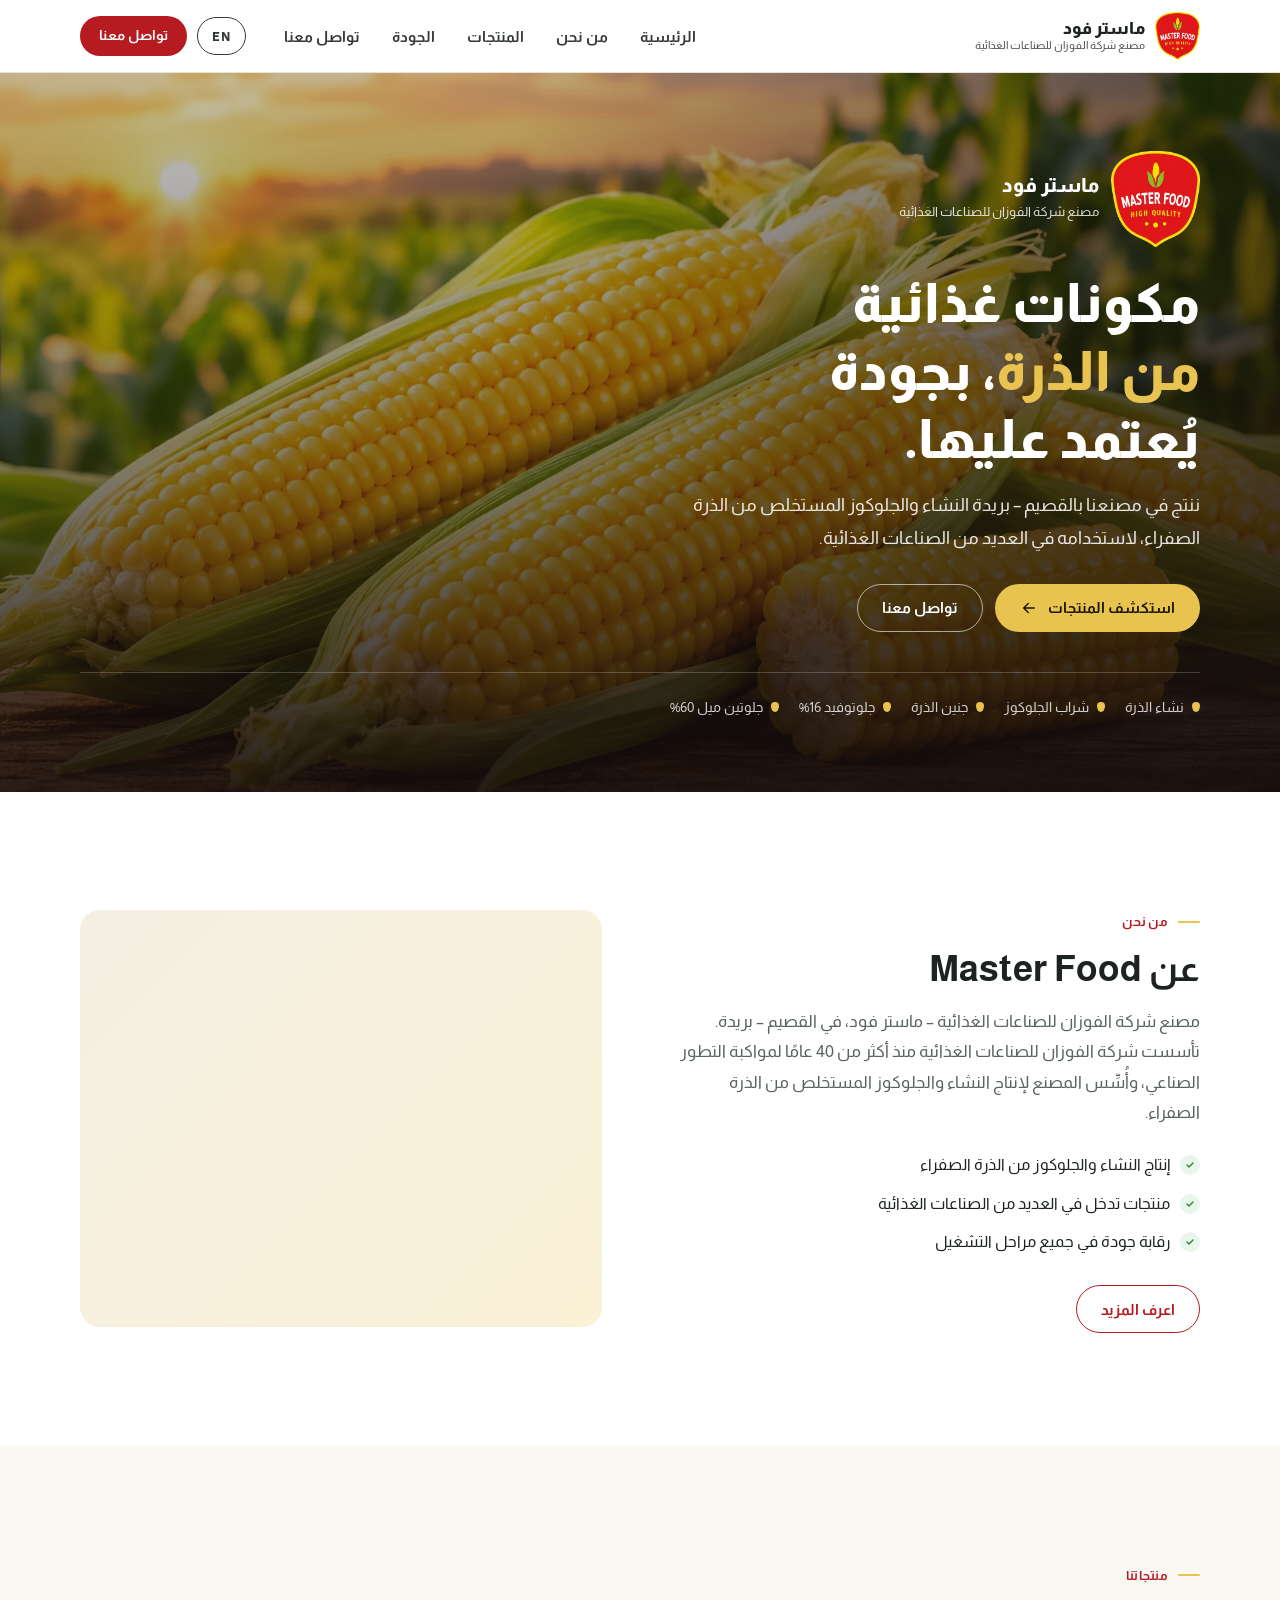
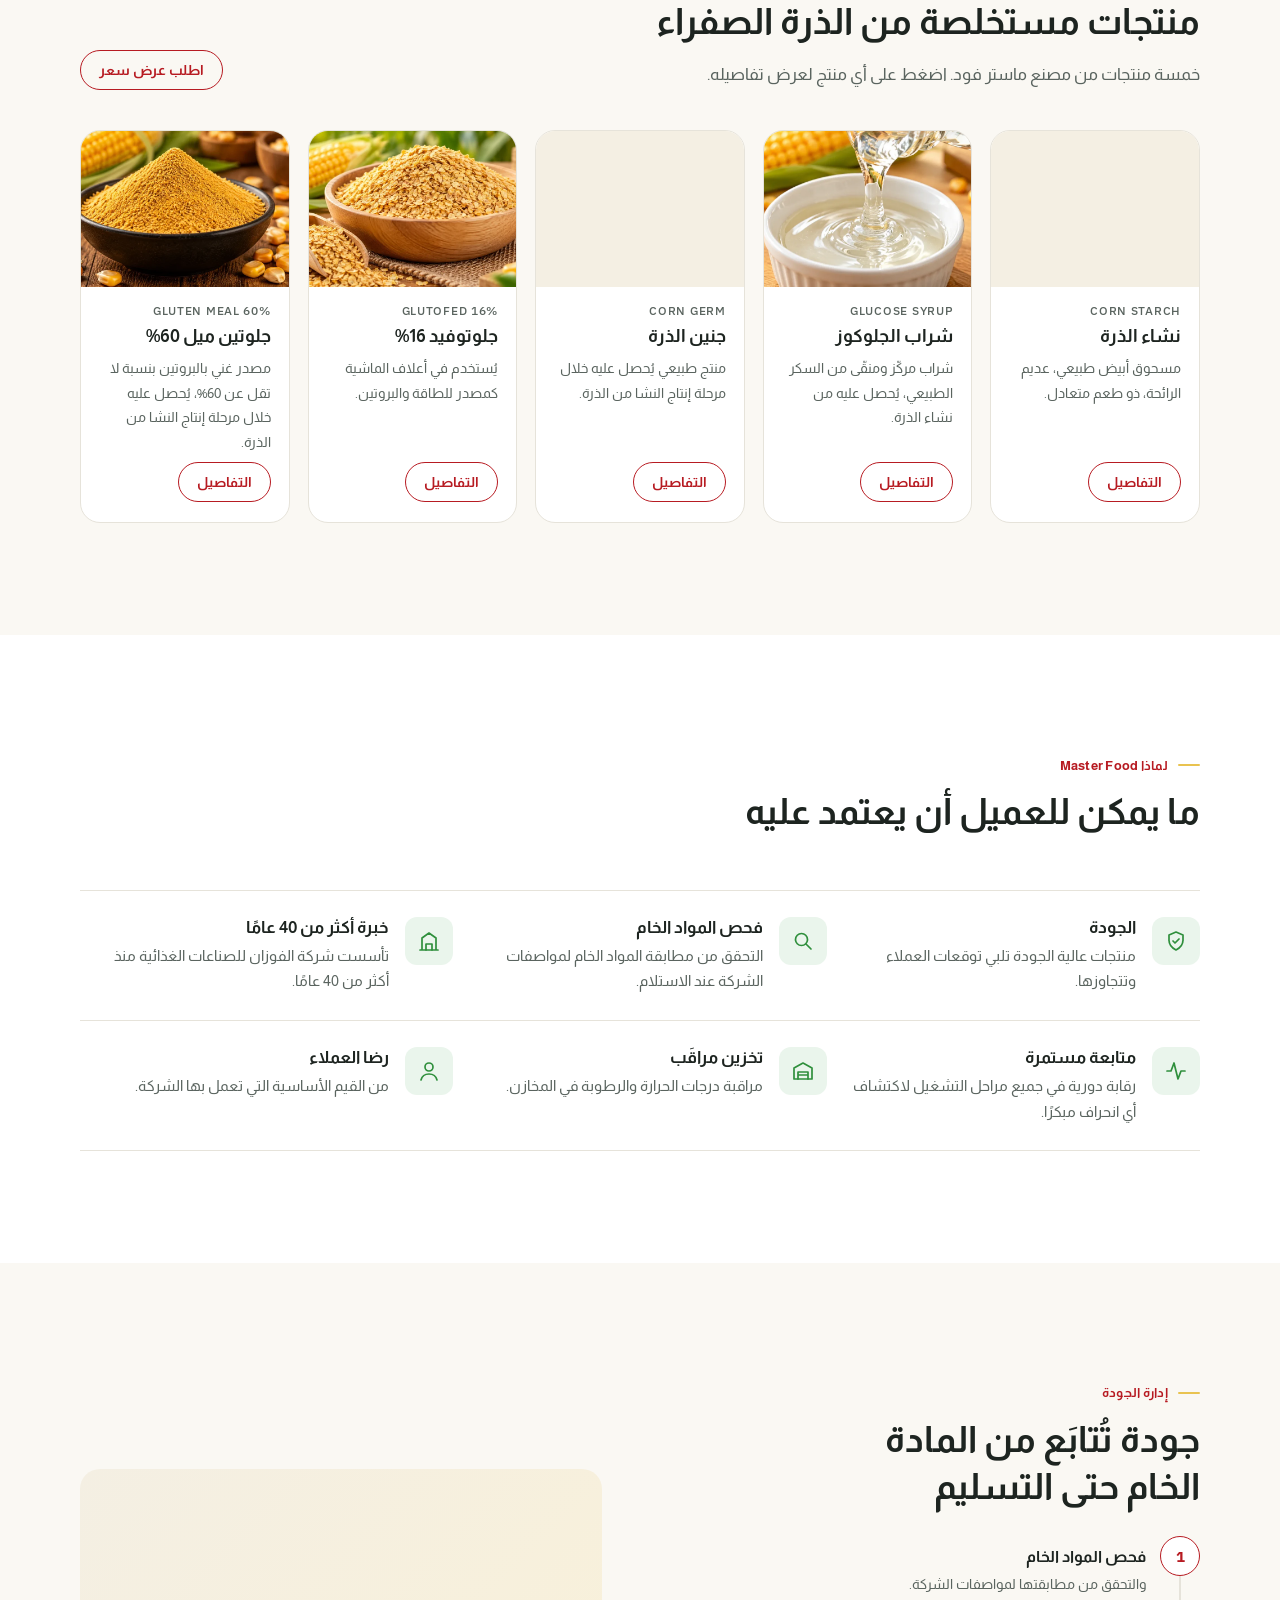
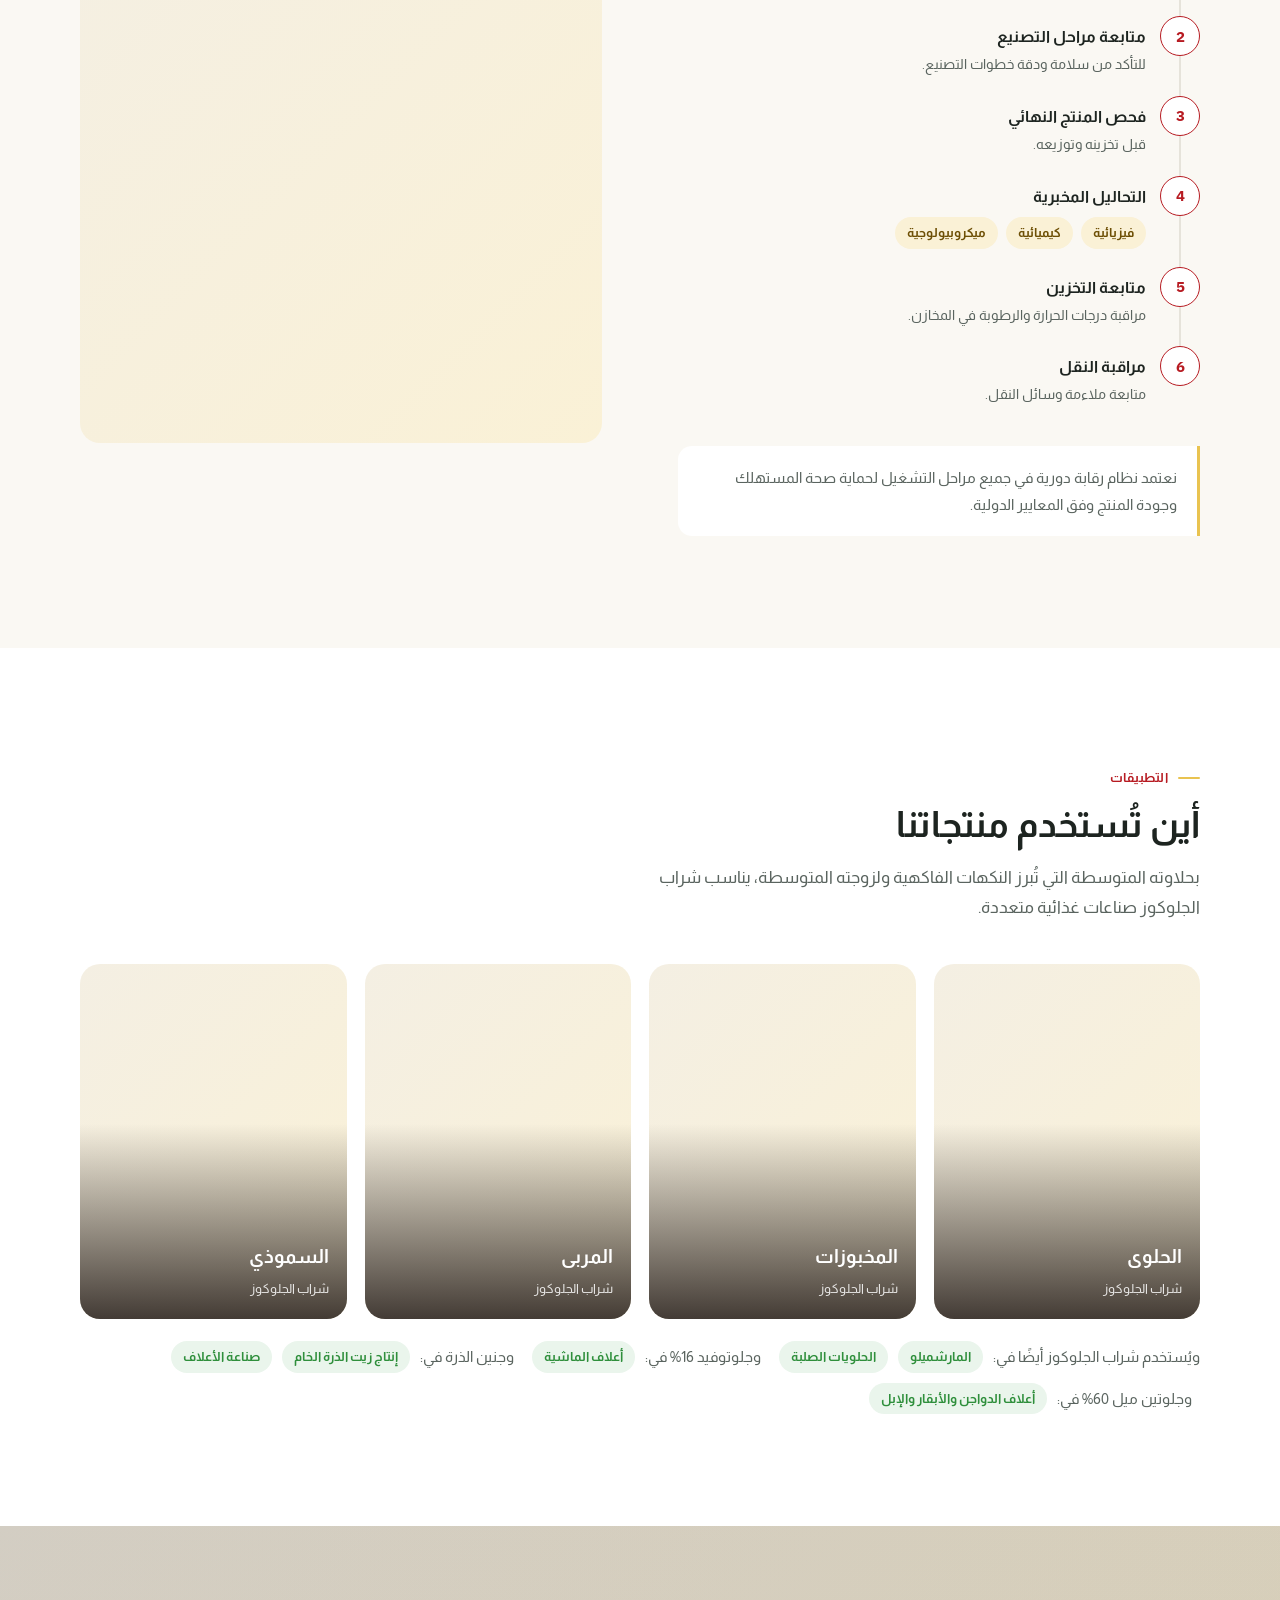
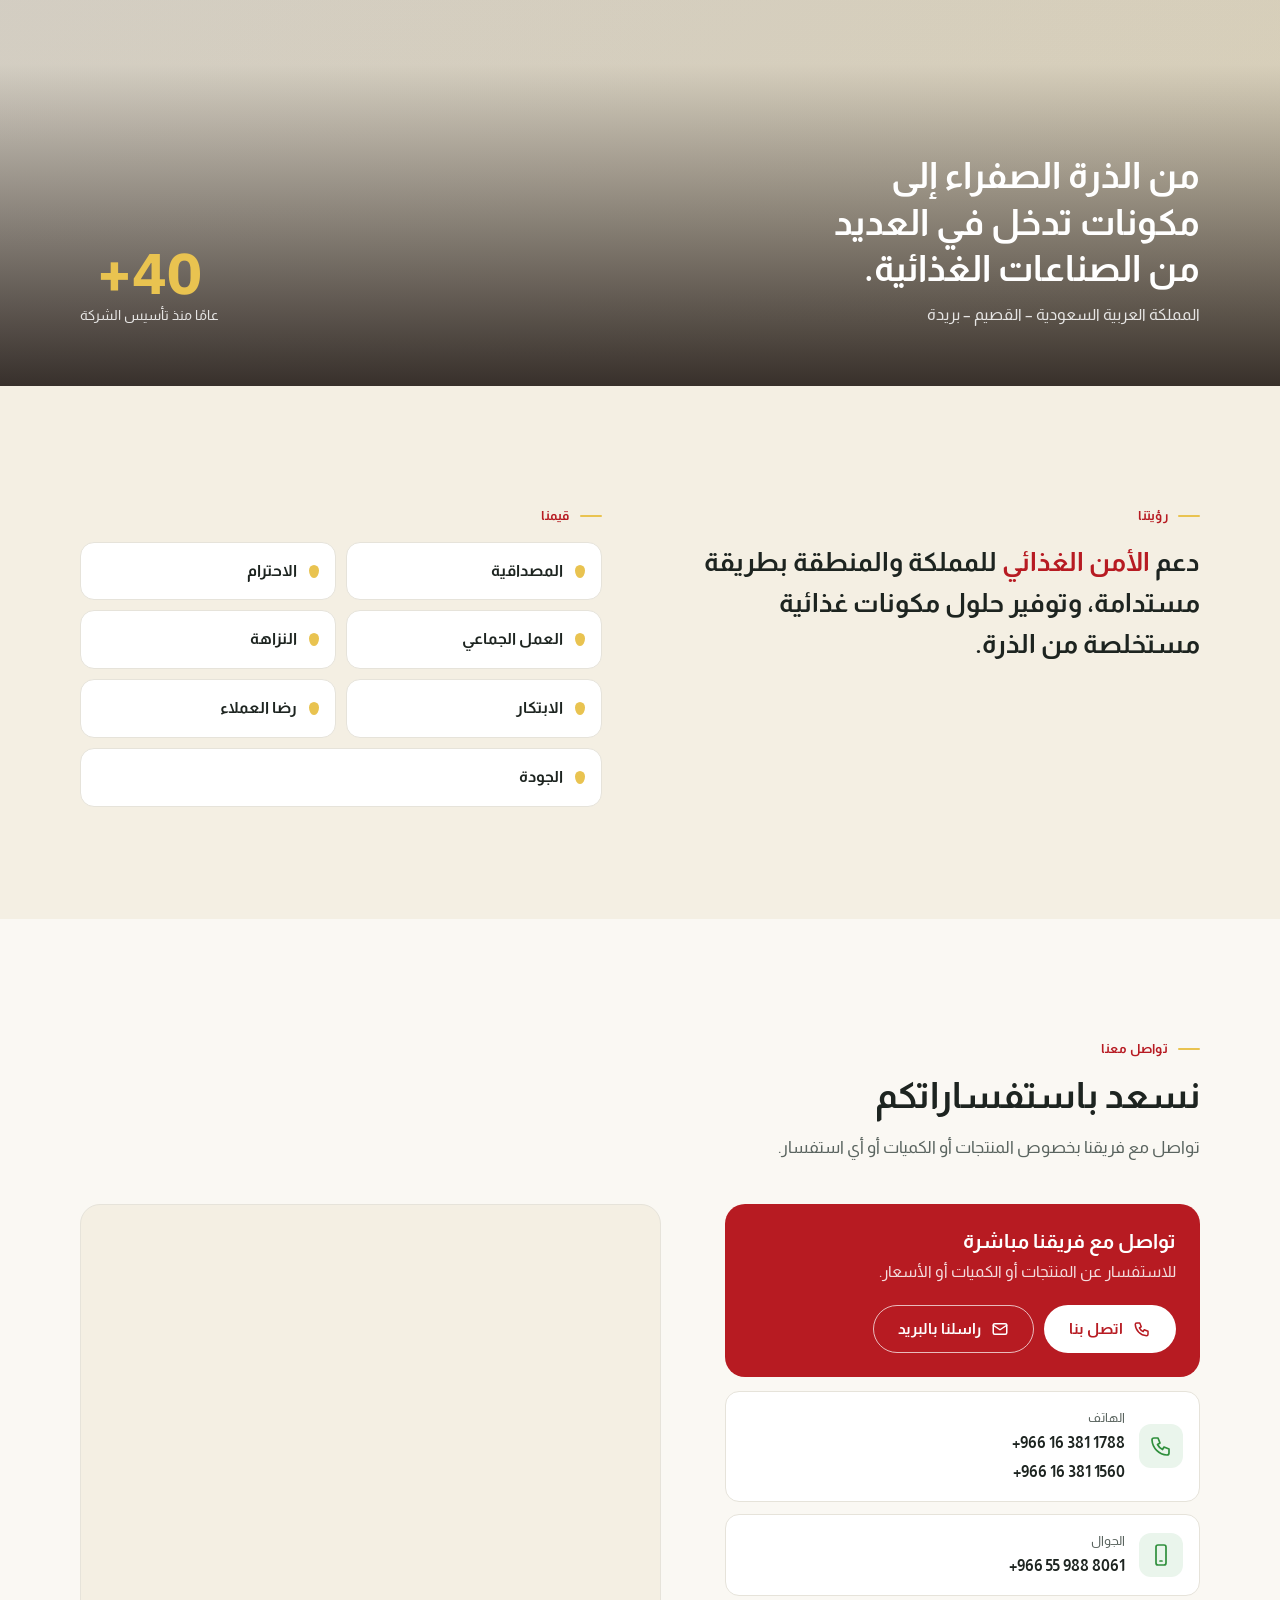
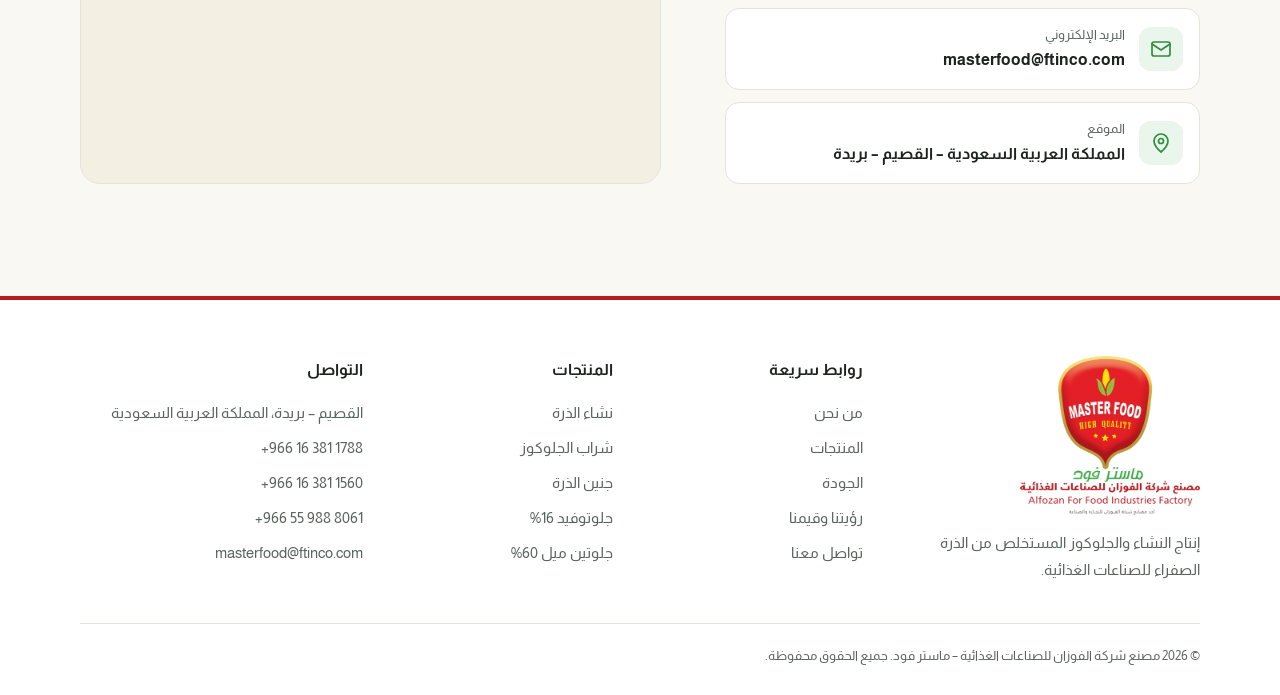
==== index.html @ 6c8e6e63 "Sharpen hero image with a 4x upscale and serve responsive sizes Co-Authored-By: Claude Opus 5.5 <nor" ====
<!doctype html>
<html lang="ar" dir="rtl">
<head>
<meta charset="utf-8">
<meta name="viewport" content="width=device-width, initial-scale=1, viewport-fit=cover">
<title>ماستر فود | مصنع شركة الفوزان للصناعات الغذائية</title>
<meta name="description" content="مصنع شركة الفوزان للصناعات الغذائية – ماستر فود، القصيم – بريدة. نشاء الذرة، شراب الجلوكوز، جنين الذرة، جلوتوفيد 16%، جلوتين ميل 60%.">
<meta name="theme-color" content="#b71b22">
<link rel="icon" href="assets/img/favicon.png" type="image/png">
<link rel="preconnect" href="https://images.pexels.com">
<link rel="preconnect" href="https://fonts.googleapis.com">
<link rel="preconnect" href="https://fonts.gstatic.com" crossorigin>
<link rel="stylesheet" href="https://fonts.googleapis.com/css2?family=Almarai:wght@400;700;800&family=IBM+Plex+Sans:wght@400;500;700&display=swap">
<link rel="preload" as="image" href="assets/img/corn-hero.webp" imagesrcset="assets/img/corn-hero-1200.webp 1200w, assets/img/corn-hero.webp 2400w" imagesizes="100vw">
<link rel="stylesheet" href="assets/css/styles.css">
<script>document.documentElement.classList.add('js');try{if(localStorage.getItem('mf-lang')==='en'){document.documentElement.lang='en';document.documentElement.dir='ltr';}}catch(e){}</script>
</head>
<body>
<a class="skip" href="#main"><span class="ar">تخطَّ إلى المحتوى</span><span class="en">Skip to content</span></a>


<!-- ============ Header ============ -->
<header class="hdr" id="hdr">
  <div class="wrap hdr__in">
    <a class="logo" href="#home" aria-label="Master Food">
      <img src="assets/img/logo-mark.webp" alt="" width="45" height="48">
      <span><b class="ar">ماستر فود</b><b class="en">MASTER FOOD</b><small><span class="ar">مصنع شركة الفوزان للصناعات الغذائية</span><span class="en">Alfozan Food Industries Factory</span></small></span>
    </a>
    <nav class="nav" id="nav" aria-label="Main">
      <ul>
        <li><a href="#home"><span class="ar">الرئيسية</span><span class="en">Home</span></a></li>
        <li><a href="#about"><span class="ar">من نحن</span><span class="en">About</span></a></li>
        <li><a href="#products"><span class="ar">المنتجات</span><span class="en">Products</span></a></li>
        <li><a href="#quality"><span class="ar">الجودة</span><span class="en">Quality</span></a></li>
        <li><a href="#contact"><span class="ar">تواصل معنا</span><span class="en">Contact</span></a></li>
        <li class="nav__cta"><a class="btn" href="#contact"><span class="ar">تواصل معنا</span><span class="en">Contact us</span></a></li>
      </ul>
    </nav>
    <div class="tools">
      <button class="lang" id="lang" type="button" aria-label="Switch language"><span class="ar">EN</span><span class="en">عربي</span></button>
      <a class="btn btn--sm" href="#contact"><span class="ar">تواصل معنا</span><span class="en">Contact us</span></a>
      <button class="burger" id="burger" type="button" aria-expanded="false" aria-controls="nav" aria-label="Menu"><i></i><i></i></button>
    </div>
  </div>
</header>

<main id="main">

<!-- ============ 1. Hero ============ -->
<section class="hero" id="home">
  <div class="hero__media"><img src="assets/img/corn-hero.webp" srcset="assets/img/corn-hero-1200.webp 1200w, assets/img/corn-hero.webp 2400w" sizes="100vw" alt="كيزان الذرة الصفراء" width="2400" height="1447" loading="eager" decoding="async" fetchpriority="high"></div>
  <div class="wrap hero__in">
    <div class="hero__logo">
      <img src="assets/img/logo-mark.webp" alt="Master Food" width="90" height="96">
      <span><b class="ar">ماستر فود</b><b class="en">MASTER FOOD</b><small><span class="ar">مصنع شركة الفوزان للصناعات الغذائية</span><span class="en">Alfozan Food Industries Factory</span></small></span>
    </div>
    <h1><span class="ar">مكونات غذائية <em>من الذرة</em>، بجودة يُعتمد عليها.</span><span class="en">Food ingredients <em>from corn</em>, with quality you can rely on.</span></h1>
    <p><span class="ar">ننتج في مصنعنا بالقصيم – بريدة النشاء والجلوكوز المستخلص من الذرة الصفراء، لاستخدامه في العديد من الصناعات الغذائية.</span><span class="en">At our factory in Buraydah, Qassim, we produce starch and glucose extracted from yellow corn for use across many food industries.</span></p>
    <div class="hero__ctas">
      <a class="btn btn--gold" href="#products"><span class="ar">استكشف المنتجات</span><span class="en">Explore products</span><svg class="flip" viewBox="0 0 24 24" fill="none" stroke="currentColor" stroke-width="2" stroke-linecap="round" aria-hidden="true"><path d="M5 12h14m-6-6 6 6-6 6"/></svg></a>
      <a class="btn btn--light" href="#contact"><span class="ar">تواصل معنا</span><span class="en">Contact us</span></a>
    </div>
    <div class="hero__tags" aria-label="Products">
      <span><span class="ar">نشاء الذرة</span><span class="en">Corn Starch</span></span>
      <span><span class="ar">شراب الجلوكوز</span><span class="en">Glucose Syrup</span></span>
      <span><span class="ar">جنين الذرة</span><span class="en">Corn Germ</span></span>
      <span><span class="ar">جلوتوفيد 16%</span><span class="en">Glutofed 16%</span></span>
      <span><span class="ar">جلوتين ميل 60%</span><span class="en">Gluten Meal 60%</span></span>
    </div>
  </div>
</section>

<!-- ============ 2. About ============ -->
<section class="section section--white" id="about">
  <div class="wrap split">
    <div class="rv">
      <span class="eyebrow"><span class="ar">من نحن</span><span class="en">About us</span></span>
      <h2 class="title"><span class="ar">عن Master Food</span><span class="en">About Master Food</span></h2>
      <p class="lead"><span class="ar">مصنع شركة الفوزان للصناعات الغذائية – ماستر فود، في القصيم – بريدة. تأسست شركة الفوزان للصناعات الغذائية منذ أكثر من 40 عامًا لمواكبة التطور الصناعي، وأُسِّس المصنع لإنتاج النشاء والجلوكوز المستخلص من الذرة الصفراء.</span><span class="en">Alfozan Food Industries Factory – Master Food, in Buraydah, Qassim. Alfozan Food Industries was established more than 40 years ago to keep pace with industrial development, and the factory was set up to produce starch and glucose extracted from yellow corn.</span></p>
      <ul class="checks">
        <li><span class="ar">إنتاج النشاء والجلوكوز من الذرة الصفراء</span><span class="en">Starch and glucose produced from yellow corn</span></li>
        <li><span class="ar">منتجات تدخل في العديد من الصناعات الغذائية</span><span class="en">Products used across many food industries</span></li>
        <li><span class="ar">رقابة جودة في جميع مراحل التشغيل</span><span class="en">Quality control at every stage of operation</span></li>
      </ul>
      <button class="btn btn--line" id="moreBtn" type="button" aria-expanded="false" aria-controls="moreText"><span class="ar">اعرف المزيد</span><span class="en">Learn more</span></button>
      <div class="more" id="moreText" hidden>
        <p><span class="ar">نجاحنا يعتمد على تقديم منتجات عالية الجودة تلبي توقعات العملاء وتتجاوزها، وعلى ضمان جودة وسلامة جميع المنتجات المصنّعة. ولهذا نعتمد نظام رقابة دورية في جميع مراحل التشغيل، لاكتشاف أي انحرافات مبكرًا واتخاذ الإجراءات اللازمة لحماية صحة المستهلك وجودة المنتج وفق المعايير الدولية.</span><span class="en">Our success depends on providing high-quality products that meet and exceed customer expectations, and on ensuring the quality and food safety of every product we manufacture. That is why we run periodic monitoring across all stages of operation, to catch any deviation early and take the necessary measures to protect consumer health and product quality in line with international standards.</span></p>
      </div>
    </div>
    <figure class="photo rv" style="margin:0"><img src="https://images.pexels.com/photos/5532845/pexels-photo-5532845.jpeg?auto=compress&amp;cs=tinysrgb&amp;w=1200" srcset="https://images.pexels.com/photos/5532845/pexels-photo-5532845.jpeg?auto=compress&amp;cs=tinysrgb&amp;w=640 640w, https://images.pexels.com/photos/5532845/pexels-photo-5532845.jpeg?auto=compress&amp;cs=tinysrgb&amp;w=1200 1200w, https://images.pexels.com/photos/5532845/pexels-photo-5532845.jpeg?auto=compress&amp;cs=tinysrgb&amp;w=1920 1920w" sizes="(max-width: 860px) 100vw, 50vw" alt="معدات تصنيع من الستانلس ستيل" loading="lazy" decoding="async"></figure>
  </div>
</section>

<!-- ============ 3. Products ============ -->
<section class="section" id="products">
  <div class="wrap">
    <div class="head rv">
      <div>
        <span class="eyebrow"><span class="ar">منتجاتنا</span><span class="en">Our products</span></span>
        <h2 class="title"><span class="ar">منتجات مستخلصة من الذرة الصفراء</span><span class="en">Products extracted from yellow corn</span></h2>
        <p class="lead"><span class="ar">خمسة منتجات من مصنع ماستر فود. اضغط على أي منتج لعرض تفاصيله.</span><span class="en">Five products from the Master Food factory. Open any product for details.</span></p>
      </div>
      <a class="btn btn--line btn--sm" href="#contact"><span class="ar">اطلب عرض سعر</span><span class="en">Request a quote</span></a>
    </div>
    <div class="products">
      <article class="card rv">
        <div class="card__img"><img src="assets/img/corn-starch.webp" alt="نشاء الذرة" width="920" height="554" loading="lazy" decoding="async"></div>
        <div class="card__body">
          <span class="card__en">Corn Starch</span>
          <h3><span class="ar">نشاء الذرة</span><span class="en">Corn Starch</span></h3>
          <p><span class="ar">مسحوق أبيض طبيعي، عديم الرائحة، ذو طعم متعادل.</span><span class="en">A natural white powder, odorless, with a neutral taste.</span></p>
          <button class="btn btn--line btn--sm" type="button" data-product="corn-starch"><span class="ar">التفاصيل</span><span class="en">Details</span></button>
        </div>
      </article>
      <article class="card rv">
        <div class="card__img"><img src="assets/img/glucose-syrup.webp" alt="شراب الجلوكوز" width="920" height="554" loading="lazy" decoding="async"></div>
        <div class="card__body">
          <span class="card__en">Glucose Syrup</span>
          <h3><span class="ar">شراب الجلوكوز</span><span class="en">Glucose Syrup</span></h3>
          <p><span class="ar">شراب مركّز ومنقّى من السكر الطبيعي، يُحصل عليه من نشاء الذرة.</span><span class="en">A concentrated, purified syrup of natural sugar obtained from corn starch.</span></p>
          <button class="btn btn--line btn--sm" type="button" data-product="glucose-syrup"><span class="ar">التفاصيل</span><span class="en">Details</span></button>
        </div>
      </article>
      <article class="card rv">
        <div class="card__img"><img src="assets/img/corn-germ.webp" alt="جنين الذرة" width="920" height="554" loading="lazy" decoding="async"></div>
        <div class="card__body">
          <span class="card__en">Corn Germ</span>
          <h3><span class="ar">جنين الذرة</span><span class="en">Corn Germ</span></h3>
          <p><span class="ar">منتج طبيعي يُحصل عليه خلال مرحلة إنتاج النشا من الذرة.</span><span class="en">A natural product obtained during starch production from corn.</span></p>
          <button class="btn btn--line btn--sm" type="button" data-product="corn-germ"><span class="ar">التفاصيل</span><span class="en">Details</span></button>
        </div>
      </article>
      <article class="card rv">
        <div class="card__img"><img src="assets/img/gluten-feed.webp" alt="جلوتوفيد 16%" width="920" height="554" loading="lazy" decoding="async"></div>
        <div class="card__body">
          <span class="card__en">Glutofed 16%</span>
          <h3><span class="ar">جلوتوفيد 16%</span><span class="en">Glutofed 16%</span></h3>
          <p><span class="ar">يُستخدم في أعلاف الماشية كمصدر للطاقة والبروتين.</span><span class="en">Used in livestock feed as a source of energy and protein.</span></p>
          <button class="btn btn--line btn--sm" type="button" data-product="gluten-feed"><span class="ar">التفاصيل</span><span class="en">Details</span></button>
        </div>
      </article>
      <article class="card rv">
        <div class="card__img"><img src="assets/img/gluten-meal.webp" alt="جلوتين ميل 60%" width="920" height="554" loading="lazy" decoding="async"></div>
        <div class="card__body">
          <span class="card__en">Gluten Meal 60%</span>
          <h3><span class="ar">جلوتين ميل 60%</span><span class="en">Gluten Meal 60%</span></h3>
          <p><span class="ar">مصدر غني بالبروتين بنسبة لا تقل عن 60%، يُحصل عليه خلال مرحلة إنتاج النشا من الذرة.</span><span class="en">A rich protein source of at least 60%, obtained during starch production from corn.</span></p>
          <button class="btn btn--line btn--sm" type="button" data-product="gluten-meal"><span class="ar">التفاصيل</span><span class="en">Details</span></button>
        </div>
      </article>
    </div>
  </div>
</section>

<!-- ============ 4. Why Master Food ============ -->
<section class="section section--white" id="why">
  <div class="wrap">
    <div class="head rv">
      <div>
        <span class="eyebrow"><span class="ar">لماذا Master Food</span><span class="en">Why Master Food</span></span>
        <h2 class="title"><span class="ar">ما يمكن للعميل أن يعتمد عليه</span><span class="en">What clients can rely on</span></h2>
      </div>
    </div>
    <div class="why">
      <div class="why__item rv"><span class="why__ic"><svg viewBox="0 0 24 24"><path d="M12 3 5 6v5c0 4.5 3 8 7 10 4-2 7-5.5 7-10V6Z"/><path d="m9 12 2 2 4-4"/></svg></span><div><h3><span class="ar">الجودة</span><span class="en">Quality</span></h3><p><span class="ar">منتجات عالية الجودة تلبي توقعات العملاء وتتجاوزها.</span><span class="en">High-quality products that meet and exceed customer expectations.</span></p></div></div>
      <div class="why__item rv"><span class="why__ic"><svg viewBox="0 0 24 24"><circle cx="10.5" cy="10.5" r="6"/><path d="m15 15 5 5"/></svg></span><div><h3><span class="ar">فحص المواد الخام</span><span class="en">Raw material inspection</span></h3><p><span class="ar">التحقق من مطابقة المواد الخام لمواصفات الشركة عند الاستلام.</span><span class="en">Raw materials are checked against company specifications on receipt.</span></p></div></div>
      <div class="why__item rv"><span class="why__ic"><svg viewBox="0 0 24 24"><path d="M3 21h18M5 21V9l7-5 7 5v12"/><path d="M9 21v-6h6v6"/></svg></span><div><h3><span class="ar">خبرة أكثر من 40 عامًا</span><span class="en">Over 40 years of experience</span></h3><p><span class="ar">تأسست شركة الفوزان للصناعات الغذائية منذ أكثر من 40 عامًا.</span><span class="en">Alfozan Food Industries was established over 40 years ago.</span></p></div></div>
      <div class="why__item rv"><span class="why__ic"><svg viewBox="0 0 24 24"><path d="M3 12h4l3-8 4 16 3-8h4"/></svg></span><div><h3><span class="ar">متابعة مستمرة</span><span class="en">Continuous monitoring</span></h3><p><span class="ar">رقابة دورية في جميع مراحل التشغيل لاكتشاف أي انحراف مبكرًا.</span><span class="en">Periodic monitoring at every stage to catch deviations early.</span></p></div></div>
      <div class="why__item rv"><span class="why__ic"><svg viewBox="0 0 24 24"><path d="M3 9 12 4l9 5v11H3Z"/><path d="M7 20v-7h10v7M7 16h10"/></svg></span><div><h3><span class="ar">تخزين مراقَب</span><span class="en">Monitored storage</span></h3><p><span class="ar">مراقبة درجات الحرارة والرطوبة في المخازن.</span><span class="en">Temperature and humidity monitored in the warehouses.</span></p></div></div>
      <div class="why__item rv"><span class="why__ic"><svg viewBox="0 0 24 24"><circle cx="12" cy="8" r="4"/><path d="M4 21c1-4 4.5-6 8-6s7 2 8 6"/></svg></span><div><h3><span class="ar">رضا العملاء</span><span class="en">Customer satisfaction</span></h3><p><span class="ar">من القيم الأساسية التي تعمل بها الشركة.</span><span class="en">One of the company's core values.</span></p></div></div>
    </div>
  </div>
</section>

<!-- ============ 5. Quality ============ -->
<section class="section" id="quality">
  <div class="wrap split split--flip">
    <figure class="photo rv" style="margin:0;aspect-ratio:4/4.4"><img src="https://images.pexels.com/photos/3735781/pexels-photo-3735781.jpeg?auto=compress&amp;cs=tinysrgb&amp;w=1200" srcset="https://images.pexels.com/photos/3735781/pexels-photo-3735781.jpeg?auto=compress&amp;cs=tinysrgb&amp;w=640 640w, https://images.pexels.com/photos/3735781/pexels-photo-3735781.jpeg?auto=compress&amp;cs=tinysrgb&amp;w=1200 1200w, https://images.pexels.com/photos/3735781/pexels-photo-3735781.jpeg?auto=compress&amp;cs=tinysrgb&amp;w=1920 1920w" sizes="(max-width: 860px) 100vw, 50vw" alt="مختصة في مختبر" loading="lazy" decoding="async"></figure>
    <div class="rv">
      <span class="eyebrow"><span class="ar">إدارة الجودة</span><span class="en">Quality management</span></span>
      <h2 class="title"><span class="ar">جودة تُتابَع من المادة الخام حتى التسليم</span><span class="en">Quality followed from raw material to delivery</span></h2>
      <ol class="steps">
        <li><div><b><span class="ar">فحص المواد الخام</span><span class="en">Raw material inspection</span></b><span><span class="ar">والتحقق من مطابقتها لمواصفات الشركة.</span><span class="en">Verified against company specifications.</span></span></div></li>
        <li><div><b><span class="ar">متابعة مراحل التصنيع</span><span class="en">In-process follow-up</span></b><span><span class="ar">للتأكد من سلامة ودقة خطوات التصنيع.</span><span class="en">To make sure each manufacturing step is safe and accurate.</span></span></div></li>
        <li><div><b><span class="ar">فحص المنتج النهائي</span><span class="en">Final product inspection</span></b><span><span class="ar">قبل تخزينه وتوزيعه.</span><span class="en">Before storage and distribution.</span></span></div></li>
        <li><div><b><span class="ar">التحاليل المخبرية</span><span class="en">Laboratory analyses</span></b><span class="pill-row"><span class="pill"><span class="ar">فيزيائية</span><span class="en">Physical</span></span><span class="pill"><span class="ar">كيميائية</span><span class="en">Chemical</span></span><span class="pill"><span class="ar">ميكروبيولوجية</span><span class="en">Microbiological</span></span></span></div></li>
        <li><div><b><span class="ar">متابعة التخزين</span><span class="en">Storage monitoring</span></b><span><span class="ar">مراقبة درجات الحرارة والرطوبة في المخازن.</span><span class="en">Temperature and humidity in the warehouses.</span></span></div></li>
        <li><div><b><span class="ar">مراقبة النقل</span><span class="en">Transport check</span></b><span><span class="ar">متابعة ملاءمة وسائل النقل.</span><span class="en">Suitability of transport vehicles.</span></span></div></li>
      </ol>
      <p class="quote"><span class="ar">نعتمد نظام رقابة دورية في جميع مراحل التشغيل لحماية صحة المستهلك وجودة المنتج وفق المعايير الدولية.</span><span class="en">Periodic monitoring runs through every stage of operation to protect consumer health and product quality in line with international standards.</span></p>
    </div>
  </div>
</section>

<!-- ============ 6. Applications ============ -->
<section class="section section--white" id="applications">
  <div class="wrap">
    <div class="head rv">
      <div>
        <span class="eyebrow"><span class="ar">التطبيقات</span><span class="en">Applications</span></span>
        <h2 class="title"><span class="ar">أين تُستخدم منتجاتنا</span><span class="en">Where our products are used</span></h2>
        <p class="lead"><span class="ar">بحلاوته المتوسطة التي تُبرز النكهات الفاكهية ولزوجته المتوسطة، يناسب شراب الجلوكوز صناعات غذائية متعددة.</span><span class="en">With medium sweetness that enhances fruity flavors and medium viscosity, glucose syrup suits many food applications.</span></p>
      </div>
    </div>
    <div class="apps">
      <figure class="app rv" style="margin:0"><img src="https://images.pexels.com/photos/5469042/pexels-photo-5469042.jpeg?auto=compress&amp;cs=tinysrgb&amp;w=800" srcset="https://images.pexels.com/photos/5469042/pexels-photo-5469042.jpeg?auto=compress&amp;cs=tinysrgb&amp;w=480 480w, https://images.pexels.com/photos/5469042/pexels-photo-5469042.jpeg?auto=compress&amp;cs=tinysrgb&amp;w=800 800w, https://images.pexels.com/photos/5469042/pexels-photo-5469042.jpeg?auto=compress&amp;cs=tinysrgb&amp;w=1200 1200w" sizes="(max-width: 900px) 50vw, 25vw" alt="حلوى ملوّنة" loading="lazy" decoding="async"><figcaption><b><span class="ar">الحلوى</span><span class="en">Candy</span></b><small><span class="ar">شراب الجلوكوز</span><span class="en">Glucose syrup</span></small></figcaption></figure>
      <figure class="app rv" style="margin:0"><img src="https://images.pexels.com/photos/1287278/pexels-photo-1287278.jpeg?auto=compress&amp;cs=tinysrgb&amp;w=800" srcset="https://images.pexels.com/photos/1287278/pexels-photo-1287278.jpeg?auto=compress&amp;cs=tinysrgb&amp;w=480 480w, https://images.pexels.com/photos/1287278/pexels-photo-1287278.jpeg?auto=compress&amp;cs=tinysrgb&amp;w=800 800w, https://images.pexels.com/photos/1287278/pexels-photo-1287278.jpeg?auto=compress&amp;cs=tinysrgb&amp;w=1200 1200w" sizes="(max-width: 900px) 50vw, 25vw" alt="مخبوزات طازجة" loading="lazy" decoding="async"><figcaption><b><span class="ar">المخبوزات</span><span class="en">Bakery</span></b><small><span class="ar">شراب الجلوكوز</span><span class="en">Glucose syrup</span></small></figcaption></figure>
      <figure class="app rv" style="margin:0"><img src="https://images.pexels.com/photos/10165683/pexels-photo-10165683.jpeg?auto=compress&amp;cs=tinysrgb&amp;w=800" srcset="https://images.pexels.com/photos/10165683/pexels-photo-10165683.jpeg?auto=compress&amp;cs=tinysrgb&amp;w=480 480w, https://images.pexels.com/photos/10165683/pexels-photo-10165683.jpeg?auto=compress&amp;cs=tinysrgb&amp;w=800 800w, https://images.pexels.com/photos/10165683/pexels-photo-10165683.jpeg?auto=compress&amp;cs=tinysrgb&amp;w=1200 1200w" sizes="(max-width: 900px) 50vw, 25vw" alt="مربى" loading="lazy" decoding="async"><figcaption><b><span class="ar">المربى</span><span class="en">Jams</span></b><small><span class="ar">شراب الجلوكوز</span><span class="en">Glucose syrup</span></small></figcaption></figure>
      <figure class="app rv" style="margin:0"><img src="https://images.pexels.com/photos/775032/pexels-photo-775032.jpeg?auto=compress&amp;cs=tinysrgb&amp;w=800" srcset="https://images.pexels.com/photos/775032/pexels-photo-775032.jpeg?auto=compress&amp;cs=tinysrgb&amp;w=480 480w, https://images.pexels.com/photos/775032/pexels-photo-775032.jpeg?auto=compress&amp;cs=tinysrgb&amp;w=800 800w, https://images.pexels.com/photos/775032/pexels-photo-775032.jpeg?auto=compress&amp;cs=tinysrgb&amp;w=1200 1200w" sizes="(max-width: 900px) 50vw, 25vw" alt="مشروب سموذي" loading="lazy" decoding="async"><figcaption><b><span class="ar">السموذي</span><span class="en">Smoothies</span></b><small><span class="ar">شراب الجلوكوز</span><span class="en">Glucose syrup</span></small></figcaption></figure>
    </div>
    <p class="apps-note rv">
      <span class="ar">ويُستخدم شراب الجلوكوز أيضًا في:</span><span class="en">Glucose syrup is also used in:</span>
      <span class="pill"><span class="ar">المارشميلو</span><span class="en">Marshmallows</span></span>
      <span class="pill"><span class="ar">الحلويات الصلبة</span><span class="en">Hard desserts</span></span>
      <span style="margin-inline-start:8px"><span class="ar">وجلوتوفيد 16% في:</span><span class="en">and Glutofed 16% in:</span></span>
      <span class="pill"><span class="ar">أعلاف الماشية</span><span class="en">Livestock feed</span></span>
      <span style="margin-inline-start:8px"><span class="ar">وجنين الذرة في:</span><span class="en">and Corn Germ in:</span></span>
      <span class="pill"><span class="ar">إنتاج زيت الذرة الخام</span><span class="en">Crude corn oil production</span></span>
      <span class="pill"><span class="ar">صناعة الأعلاف</span><span class="en">Feed manufacturing</span></span>
      <span style="margin-inline-start:8px"><span class="ar">وجلوتين ميل 60% في:</span><span class="en">and Gluten Meal 60% in:</span></span>
      <span class="pill"><span class="ar">أعلاف الدواجن والأبقار والإبل</span><span class="en">Poultry, cattle and camel feed</span></span>
    </p>
  </div>
</section>

<!-- ============ 7. Factory banner ============ -->
<section class="banner" aria-label="Factory">
  <img src="https://images.pexels.com/photos/5213973/pexels-photo-5213973.jpeg?auto=compress&amp;cs=tinysrgb&amp;w=1200" srcset="https://images.pexels.com/photos/5213973/pexels-photo-5213973.jpeg?auto=compress&amp;cs=tinysrgb&amp;w=640 640w, https://images.pexels.com/photos/5213973/pexels-photo-5213973.jpeg?auto=compress&amp;cs=tinysrgb&amp;w=1200 1200w, https://images.pexels.com/photos/5213973/pexels-photo-5213973.jpeg?auto=compress&amp;cs=tinysrgb&amp;w=1920 1920w" sizes="100vw" alt="صوامع حبوب صناعية" loading="lazy" decoding="async">
  <div class="wrap banner__in">
    <div class="rv">
      <h2><span class="ar">من الذرة الصفراء إلى مكونات تدخل في العديد من الصناعات الغذائية.</span><span class="en">From yellow corn to ingredients used across many food industries.</span></h2>
      <p><span class="ar">المملكة العربية السعودية – القصيم – بريدة</span><span class="en">Saudi Arabia – Qassim – Buraydah</span></p>
    </div>
    <div class="stat rv"><b><span class="ltr">+<span data-count="40">40</span></span></b><small><span class="ar">عامًا منذ تأسيس الشركة</span><span class="en">years since the company was founded</span></small></div>
  </div>
</section>

<!-- ============ 8. Vision & values ============ -->
<section class="section section--cream" id="vision">
  <div class="wrap vv">
    <div class="rv">
      <span class="eyebrow"><span class="ar">رؤيتنا</span><span class="en">Our vision</span></span>
      <p class="vision"><span class="ar">دعم <em>الأمن الغذائي</em> للمملكة والمنطقة بطريقة مستدامة، وتوفير حلول مكونات غذائية مستخلصة من الذرة.</span><span class="en">Supporting <em>food security</em> for the Kingdom and the region sustainably, and providing food ingredient solutions extracted from corn.</span></p>
    </div>
    <div class="rv">
      <span class="eyebrow"><span class="ar">قيمنا</span><span class="en">Our values</span></span>
      <ul class="values">
        <li><span class="ar">المصداقية</span><span class="en">Credibility</span></li>
        <li><span class="ar">الاحترام</span><span class="en">Respect</span></li>
        <li><span class="ar">العمل الجماعي</span><span class="en">Teamwork</span></li>
        <li><span class="ar">النزاهة</span><span class="en">Integrity</span></li>
        <li><span class="ar">الابتكار</span><span class="en">Innovation</span></li>
        <li><span class="ar">رضا العملاء</span><span class="en">Customer satisfaction</span></li>
        <li><span class="ar">الجودة</span><span class="en">Quality</span></li>
      </ul>
    </div>
  </div>
</section>

<!-- ============ 9. Contact ============ -->
<section class="section" id="contact">
  <div class="wrap">
    <div class="head rv">
      <div>
        <span class="eyebrow"><span class="ar">تواصل معنا</span><span class="en">Contact us</span></span>
        <h2 class="title"><span class="ar">نسعد باستفساراتكم</span><span class="en">We'd be glad to hear from you</span></h2>
        <p class="lead"><span class="ar">تواصل مع فريقنا بخصوص المنتجات أو الكميات أو أي استفسار.</span><span class="en">Contact our team about products, quantities or any question.</span></p>
      </div>
    </div>
    <div class="contact">
      <div class="rv">
        <div class="cta-box">
          <h3><span class="ar">تواصل مع فريقنا مباشرة</span><span class="en">Reach our team directly</span></h3>
          <p><span class="ar">للاستفسار عن المنتجات أو الكميات أو الأسعار.</span><span class="en">For questions about products, quantities or prices.</span></p>
          <div class="cta-box__btns">
            <a class="btn" href="tel:+966163811788"><svg viewBox="0 0 24 24" fill="none" stroke="currentColor" stroke-width="2" stroke-linecap="round" stroke-linejoin="round" aria-hidden="true"><path d="M5 4h4l2 5-2.5 1.5a11 11 0 0 0 5 5L15 13l5 2v4a2 2 0 0 1-2 2A16 16 0 0 1 3 6a2 2 0 0 1 2-2"/></svg><span class="ar">اتصل بنا</span><span class="en">Call us</span></a>
            <a class="btn btn--line" href="mailto:masterfood@ftinco.com"><svg viewBox="0 0 24 24" fill="none" stroke="currentColor" stroke-width="2" stroke-linecap="round" stroke-linejoin="round" aria-hidden="true"><rect x="3" y="5" width="18" height="14" rx="2"/><path d="m3 7 9 6 9-6"/></svg><span class="ar">راسلنا بالبريد</span><span class="en">Email us</span></a>
          </div>
        </div>
        <div class="cinfo">
          <a class="citem" href="tel:+966163811788"><span class="why__ic"><svg viewBox="0 0 24 24"><path d="M5 4h4l2 5-2.5 1.5a11 11 0 0 0 5 5L15 13l5 2v4a2 2 0 0 1-2 2A16 16 0 0 1 3 6a2 2 0 0 1 2-2"/></svg></span><div><small><span class="ar">الهاتف</span><span class="en">Phone</span></small><b class="ltr">+966 16 381 1788</b><b class="ltr">+966 16 381 1560</b></div></a>
          <a class="citem" href="tel:+966559888061"><span class="why__ic"><svg viewBox="0 0 24 24"><rect x="7" y="2" width="10" height="20" rx="2"/><path d="M11 18h2"/></svg></span><div><small><span class="ar">الجوال</span><span class="en">Mobile</span></small><b class="ltr">+966 55 988 8061</b></div></a>
          <a class="citem" href="mailto:masterfood@ftinco.com"><span class="why__ic"><svg viewBox="0 0 24 24"><rect x="3" y="5" width="18" height="14" rx="2"/><path d="m3 7 9 6 9-6"/></svg></span><div><small><span class="ar">البريد الإلكتروني</span><span class="en">Email</span></small><b class="ltr">masterfood@ftinco.com</b></div></a>
          <a class="citem" href="https://www.google.com/maps/search/?api=1&amp;query=Buraydah%2C%20Al-Qassim%2C%20Saudi%20Arabia" target="_blank" rel="noopener"><span class="why__ic"><svg viewBox="0 0 24 24"><path d="M12 21s-7-6-7-11a7 7 0 0 1 14 0c0 5-7 11-7 11Z"/><circle cx="12" cy="10" r="2.5"/></svg></span><div><small><span class="ar">الموقع</span><span class="en">Location</span></small><b><span class="ar">المملكة العربية السعودية – القصيم – بريدة</span><span class="en">Saudi Arabia – Qassim – Buraydah</span></b></div></a>
        </div>
      </div>
      <div class="rv">
        <div class="map"><iframe title="Buraydah, Qassim" src="https://www.google.com/maps?q=Buraydah,+Al-Qassim,+Saudi+Arabia&amp;z=11&amp;output=embed" loading="lazy" referrerpolicy="no-referrer-when-downgrade"></iframe></div>
      </div>
    </div>
  </div>
</section>
</main>

<!-- ============ 10. Footer ============ -->
<footer class="ftr">
  <div class="wrap">
    <div class="ftr__grid">
      <div>
        <a class="ftr__logo" href="#home"><img src="assets/img/logo.webp" alt="Master Food – مصنع شركة الفوزان للصناعات الغذائية" width="180" height="159" loading="lazy"></a>
        <p class="ftr__about"><span class="ar">إنتاج النشاء والجلوكوز المستخلص من الذرة الصفراء للصناعات الغذائية.</span><span class="en">Producing starch and glucose extracted from yellow corn for the food industry.</span></p>
      </div>
      <div>
        <h4><span class="ar">روابط سريعة</span><span class="en">Quick links</span></h4>
        <ul>
          <li><a href="#about"><span class="ar">من نحن</span><span class="en">About</span></a></li>
          <li><a href="#products"><span class="ar">المنتجات</span><span class="en">Products</span></a></li>
          <li><a href="#quality"><span class="ar">الجودة</span><span class="en">Quality</span></a></li>
          <li><a href="#vision"><span class="ar">رؤيتنا وقيمنا</span><span class="en">Vision &amp; values</span></a></li>
          <li><a href="#contact"><span class="ar">تواصل معنا</span><span class="en">Contact</span></a></li>
        </ul>
      </div>
      <div>
        <h4><span class="ar">المنتجات</span><span class="en">Products</span></h4>
        <ul>
          <li><a href="#corn-starch"><span class="ar">نشاء الذرة</span><span class="en">Corn Starch</span></a></li>
          <li><a href="#glucose-syrup"><span class="ar">شراب الجلوكوز</span><span class="en">Glucose Syrup</span></a></li>
          <li><a href="#corn-germ"><span class="ar">جنين الذرة</span><span class="en">Corn Germ</span></a></li>
          <li><a href="#gluten-feed"><span class="ar">جلوتوفيد 16%</span><span class="en">Glutofed 16%</span></a></li>
          <li><a href="#gluten-meal"><span class="ar">جلوتين ميل 60%</span><span class="en">Gluten Meal 60%</span></a></li>
        </ul>
      </div>
      <div>
        <h4><span class="ar">التواصل</span><span class="en">Contact</span></h4>
        <ul>
          <li><span class="ar">القصيم – بريدة، المملكة العربية السعودية</span><span class="en">Buraydah, Qassim, Saudi Arabia</span></li>
          <li><a class="ltr" href="tel:+966163811788">+966 16 381 1788</a></li>
          <li><a class="ltr" href="tel:+966163811560">+966 16 381 1560</a></li>
          <li><a class="ltr" href="tel:+966559888061">+966 55 988 8061</a></li>
          <li><a class="ltr" href="mailto:masterfood@ftinco.com">masterfood@ftinco.com</a></li>
        </ul>
      </div>
    </div>
    <div class="ftr__bar">
      <span>© <span id="yr">2026</span> <span class="ar">مصنع شركة الفوزان للصناعات الغذائية – ماستر فود. جميع الحقوق محفوظة.</span><span class="en">Alfozan Food Industries Factory – Master Food. All rights reserved.</span></span>
    </div>
  </div>
</footer>

<!-- ============ Product dialog (opened by #corn-starch, #glucose-syrup, …) ============ -->
<div class="pd" id="pd" role="dialog" aria-modal="true" aria-labelledby="pd-title" hidden>
  <div class="pd__scrim" data-close></div>
  <div class="pd__box">
    <button class="pd__x" type="button" data-close aria-label="Close"><svg viewBox="0 0 24 24"><path d="M6 6l12 12M18 6 6 18"/></svg></button>
    <div class="pd__img"><img id="pd-img" alt="" src="[data-uri]" decoding="async"></div>
    <div class="pd__body" id="pd-body"></div>
  </div>
</div>

<script src="assets/js/main.js" defer></script>
</body>
</html>
---- assets/css/styles.css ----
/* =========================================================================
   MASTER FOOD — site styles
   Simple corporate layout: one distinctive hero, then calm, ordered sections.
   ========================================================================= */

:root {
  /* Brand */
  /* From the Master Food logo */
  --red: #b71b22;            /* logo text red — primary */
  --red-dark: #8f141a;
  --red-bright: #e41f28;     /* logo shield red — use sparingly */
  --red-soft: #fbeceb;
  --leaf: #2f8f3c;           /* logo green (#3ca949), darkened for text contrast */
  --leaf-soft: #eaf5ec;
  --gold: #e9c350;           /* logo gold rim / corn — accent only */
  --gold-soft: #faf1d6;
  /* Neutrals */
  --white: #ffffff;
  --paper: #faf8f3;          /* off-white */
  --cream: #f4efe3;
  --ink: #1d2420;            /* dark grey text */
  --ink-2: #5a645f;
  --line: #e6e3da;
  --overlay: rgba(24, 14, 12, .62);

  --f-ar: "Almarai", "IBM Plex Sans Arabic", Tahoma, system-ui, sans-serif;
  --f-en: "IBM Plex Sans", "Segoe UI", system-ui, sans-serif;

  --maxw: 1200px;
  --gutter: clamp(16px, 4vw, 40px);
  --r: 14px;
  --r-lg: 20px;
  --sh: 0 10px 30px -14px rgba(20, 35, 28, .25);
  --ease: cubic-bezier(.2, .7, .2, 1);
  --header-h: 72px;
  color-scheme: light;
}

/* ---------- Base ---------- */
*, *::before, *::after { box-sizing: border-box; }
html { scroll-behavior: smooth; scroll-padding-top: calc(var(--header-h) + 8px); -webkit-text-size-adjust: 100%; }
body { margin: 0; background: var(--paper); color: var(--ink); font: 400 1rem/1.8 var(--f-ar); -webkit-font-smoothing: antialiased; overflow-x: hidden; }
html[lang="en"] body { font-family: var(--f-en); line-height: 1.7; }
img { max-width: 100%; display: block; }
a { color: inherit; }
h1, h2, h3 { margin: 0; font-weight: 700; line-height: 1.3; text-wrap: balance; }
p { margin: 0; }
button, input, textarea, select { font: inherit; color: inherit; }
:focus-visible { outline: 2px solid var(--gold); outline-offset: 3px; border-radius: 6px; }
[hidden] { display: none !important; }
html[lang="ar"] .en, html[lang="en"] .ar { display: none !important; }
.skip { position: absolute; inset-inline-start: 16px; top: -60px; z-index: 100; background: var(--red); color: #fff; padding: 8px 14px; border-radius: 8px; }
.skip:focus { top: 12px; }

.wrap { width: 100%; max-width: var(--maxw); margin-inline: auto; padding-inline: var(--gutter); }
.section { padding-block: clamp(64px, 9vw, 112px); }
.section--white { background: var(--white); }
.section--cream { background: var(--cream); }

.eyebrow { display: inline-flex; align-items: center; gap: 10px; font-size: .8125rem; font-weight: 700; color: var(--red); letter-spacing: .02em; }
html[lang="en"] .eyebrow { text-transform: uppercase; letter-spacing: .1em; font-size: .75rem; }
.eyebrow::before { content: ""; width: 22px; height: 2px; background: var(--gold); border-radius: 2px; }
.title { font-size: clamp(1.6rem, 3vw, 2.25rem); margin-block: 12px 14px; }
.lead { color: var(--ink-2); font-size: 1.0625rem; max-width: 62ch; }
.head { display: flex; justify-content: space-between; align-items: end; gap: 24px; flex-wrap: wrap; margin-bottom: 40px; }
.head > div { min-width: 0; }

/* ---------- Buttons ---------- */
.btn {
  display: inline-flex; align-items: center; justify-content: center; gap: 10px;
  min-height: 48px; padding: 0 24px; border-radius: 999px; border: 1px solid transparent;
  background: var(--red); color: #fff; font-weight: 700; font-size: .9375rem;
  text-decoration: none; cursor: pointer; transition: background .2s, transform .2s, border-color .2s, color .2s;
}
.btn:hover { background: var(--red-dark); transform: translateY(-1px); }
.btn--gold { background: var(--gold); color: #1d1605; }
.btn--gold:hover { background: #dcb23a; }
.btn--light { background: transparent; color: #fff; border-color: rgba(255,255,255,.6); }
.btn--light:hover { background: rgba(255,255,255,.12); border-color: #fff; }
.btn--line { background: transparent; color: var(--red); border-color: var(--red); }
.btn--line:hover { background: var(--red); color: #fff; }
.btn--sm { min-height: 40px; padding: 0 18px; font-size: .875rem; }
.btn svg { width: 18px; height: 18px; flex-shrink: 0; }
html[dir="rtl"] .btn .flip { transform: scaleX(-1); }

/* ---------- Header ---------- */
/* Solid from the start and fixed to the top while scrolling */
.hdr { position: fixed; top: 0; inset-inline: 0; z-index: 50; padding-top: env(safe-area-inset-top, 0px); background: var(--white); color: var(--ink); box-shadow: 0 1px 0 var(--line); transition: box-shadow .3s; }
.hdr.is-solid { box-shadow: 0 6px 20px -10px rgba(30, 20, 15, .25); }
.hdr__in { height: var(--header-h); display: flex; align-items: center; gap: 24px; }
.logo { display: inline-flex; align-items: center; gap: 10px; text-decoration: none; flex-shrink: 0; }
.logo img { width: auto; height: 48px; }
.logo span { display: grid; line-height: 1.15; }
.logo b { font-weight: 800; font-size: 1.0625rem; line-height: 1.1; }
.logo b.en { font-family: var(--f-en); letter-spacing: .08em; font-size: 1rem; }
.logo small { font-size: .6875rem; opacity: .8; }
.nav { margin-inline-start: auto; }
.nav ul { display: flex; gap: 4px; list-style: none; margin: 0; padding: 0; }
.nav a { display: block; padding: 8px 14px; border-radius: 999px; text-decoration: none; font-weight: 700; font-size: .9375rem; opacity: .9; transition: background .2s, opacity .2s; }
.nav a:hover { opacity: 1; background: rgba(127,127,127,.14); }
.tools { display: flex; align-items: center; gap: 10px; }
.lang { border: 1px solid currentColor; border-radius: 999px; background: none; min-height: 38px; padding: 0 14px; font: 700 .8125rem/1 var(--f-en); letter-spacing: .06em; cursor: pointer; opacity: .9; }
.burger { display: none; width: 44px; height: 44px; border: 1px solid currentColor; border-radius: 50%; background: none; cursor: pointer; }
.burger i { display: block; width: 16px; height: 2px; margin: 4px auto; background: currentColor; border-radius: 2px; transition: transform .25s; }
.hdr.is-open .burger i:first-child { transform: translateY(3px) rotate(45deg); }
.hdr.is-open .burger i:last-child { transform: translateY(-3px) rotate(-45deg); }

@media (max-width: 960px) {
  .burger { display: block; }
  .tools { margin-inline-start: auto; }
  .tools .btn { display: none; }
  .nav { position: absolute; top: 100%; inset-inline: 0; background: var(--white); color: var(--ink); border-top: 1px solid var(--line); box-shadow: var(--sh); padding: 8px var(--gutter) 20px; display: none; margin: 0; }
  .hdr.is-open .nav { display: block; }
  .nav ul { flex-direction: column; gap: 0; }
  .nav a { border-radius: 0; padding: 14px 4px; border-bottom: 1px solid var(--line); font-size: 1.0625rem; }
  .nav .nav__cta { margin-top: 16px; }
  .nav .nav__cta a { border: 0; }
}
@media (min-width: 961px) { .nav .nav__cta { display: none; } }

/* ---------- Hero (the one distinctive section) ---------- */
.hero { position: relative; min-height: min(80vh, 760px); min-height: min(80svh, 760px); display: flex; align-items: flex-end; color: #fff; overflow: hidden; background: #2a1d17; isolation: isolate; }
.hero__media { position: absolute; inset: 0; z-index: -2; }
.hero__media img { width: 100%; height: 100%; object-fit: cover; animation: heroZoom 2.4s var(--ease) both; }
.hero::before { content: ""; position: absolute; inset: 0; z-index: -1;
  background: linear-gradient(to top, rgba(22, 14, 12, .92) 0%, rgba(22, 14, 12, .55) 45%, rgba(22, 14, 12, .25) 100%); }
html[dir="rtl"] .hero::after, html[dir="ltr"] .hero::after { content: ""; position: absolute; inset: 0; z-index: -1; pointer-events: none;
  background: linear-gradient(to left, rgba(22, 14, 12, .55), transparent 60%); }
html[dir="ltr"] .hero::after { background: linear-gradient(to right, rgba(22, 14, 12, .55), transparent 60%); }
.hero { margin-top: calc(var(--header-h) + env(safe-area-inset-top, 0px)); }
.hero__in { padding-block: 48px clamp(48px, 8vh, 88px); }
.hero__logo { display: inline-flex; align-items: center; gap: 12px; margin-bottom: 22px; }
.hero__logo img { width: auto; height: 96px; filter: drop-shadow(0 8px 18px rgba(0,0,0,.35)); }
.hero__logo b { font-weight: 800; font-size: 1.25rem; line-height: 1.2; display: block; }
.hero__logo b.en { font-family: var(--f-en); letter-spacing: .1em; font-size: 1.125rem; }
html[lang="ar"] .hero__logo b.en, html[lang="en"] .hero__logo b.ar, html[lang="ar"] .logo b.en, html[lang="en"] .logo b.ar { display: none; }
.hero__logo small { font-size: .8125rem; opacity: .85; }
.hero h1 { font-size: clamp(2rem, 4.6vw, 3.4rem); font-weight: 800; line-height: 1.25; max-width: 18ch; }
.hero h1 em { font-style: normal; color: var(--gold); }
.hero p { margin-top: 16px; font-size: clamp(1rem, 1.4vw, 1.1875rem); max-width: 54ch; color: rgba(255,255,255,.88); }
.hero__ctas { display: flex; gap: 12px; flex-wrap: wrap; margin-top: 30px; }
.hero__tags { display: flex; gap: 20px; flex-wrap: wrap; margin-top: 40px; padding-top: 22px; border-top: 1px solid rgba(255,255,255,.2); font-size: .875rem; color: rgba(255,255,255,.8); }
.hero__tags > span { display: inline-flex; align-items: center; gap: 8px; }
.hero__tags > span::before { content: ""; width: 8px; height: 10px; border-radius: 50% 50% 50% 50% / 40% 40% 60% 60%; background: var(--gold); }
/* Entrance: text fades in once */
.hero__in > * { animation: rise .9s var(--ease) both; }
.hero__in > *:nth-child(2) { animation-delay: .12s; }
.hero__in > *:nth-child(3) { animation-delay: .24s; }
.hero__in > *:nth-child(4) { animation-delay: .36s; }
.hero__in > *:nth-child(5) { animation-delay: .48s; }
@keyframes heroZoom { from { transform: scale(1.08); } to { transform: scale(1); } }
@keyframes rise { from { opacity: 0; transform: translateY(18px); } to { opacity: 1; transform: none; } }

/* ---------- About (split) ---------- */
.split { display: grid; grid-template-columns: 1fr 1fr; gap: clamp(32px, 6vw, 80px); align-items: center; }
.split > * { min-width: 0; }
.photo { position: relative; border-radius: var(--r-lg); overflow: hidden; background: var(--cream); aspect-ratio: 4 / 3.2; }
.photo img { width: 100%; height: 100%; object-fit: cover; }
.photo figcaption { position: absolute; inset-inline-start: 14px; bottom: 14px; background: rgba(255,255,255,.94); color: var(--ink); font-size: .8125rem; font-weight: 700; padding: 6px 12px; border-radius: 999px; }
.checks { list-style: none; padding: 0; margin: 22px 0 28px; display: grid; gap: 10px; }
.checks li { display: flex; gap: 10px; align-items: flex-start; }
.checks li::before { content: ""; flex-shrink: 0; width: 20px; height: 20px; margin-top: 4px; border-radius: 50%; background: var(--leaf-soft) url("data:image/svg+xml,%3Csvg xmlns='http://www.w3.org/2000/svg' viewBox='0 0 24 24' fill='none' stroke='%232f8f3c' stroke-width='3' stroke-linecap='round' stroke-linejoin='round'%3E%3Cpath d='m6 12 4 4 8-8'/%3E%3C/svg%3E") center / 12px no-repeat; }
.more { margin-top: 18px; padding: 18px 20px; background: var(--paper); border-radius: var(--r); border: 1px solid var(--line); color: var(--ink-2); }
.split--flip .photo { order: 2; }
@media (max-width: 860px) { .split { grid-template-columns: 1fr; } .split--flip .photo { order: 0; } }

/* ---------- Products ---------- */
.products { display: grid; grid-template-columns: repeat(5, 1fr); gap: 18px; }
.card { display: flex; flex-direction: column; background: var(--white); border: 1px solid var(--line); border-radius: var(--r-lg); overflow: hidden; transition: box-shadow .25s, transform .25s, border-color .25s; }
.card:hover { box-shadow: var(--sh); transform: translateY(-3px); border-color: transparent; }
.card__img { aspect-ratio: 4 / 3; background: var(--cream); overflow: hidden; }
.card__img img { width: 100%; height: 100%; object-fit: cover; transition: transform .5s var(--ease); }
.card:hover .card__img img { transform: scale(1.04); }
.card__body { padding: 18px 18px 20px; display: flex; flex-direction: column; gap: 8px; flex: 1; }
.card__en { font: 500 .75rem/1 var(--f-en); letter-spacing: .06em; color: var(--ink-2); text-transform: uppercase; }
.card h3 { font-size: 1.125rem; }
.card p { font-size: .9rem; color: var(--ink-2); line-height: 1.7; }
.card .btn { align-self: flex-start; margin-top: auto; }
.card h3 + .btn, .card p + .btn { margin-top: auto; }
.card__body > .btn { margin-top: auto; }
@media (max-width: 1100px) { .products { grid-template-columns: repeat(3, 1fr); } }
@media (max-width: 720px) { .products { grid-template-columns: repeat(2, 1fr); gap: 12px; } .card__body { padding: 14px; } .card p { display: none; } }
@media (max-width: 380px) { .products { grid-template-columns: 1fr; } .card p { display: block; } }

/* ---------- Why ---------- */
.why { display: grid; grid-template-columns: repeat(3, 1fr); gap: 0; border-top: 1px solid var(--line); }
.why__item { display: grid; grid-template-columns: 48px 1fr; gap: 16px; padding-block: 26px; padding-inline-end: 24px; border-bottom: 1px solid var(--line); }
.why__item > div { min-width: 0; }
.why__ic { width: 48px; height: 48px; border-radius: 12px; background: var(--leaf-soft); display: grid; place-items: center; }
.why__ic svg { width: 24px; height: 24px; stroke: var(--leaf); fill: none; stroke-width: 1.7; stroke-linecap: round; stroke-linejoin: round; }
.why__item h3 { font-size: 1.0625rem; margin-bottom: 4px; }
.why__item p { font-size: .9375rem; color: var(--ink-2); line-height: 1.7; }
@media (max-width: 900px) { .why { grid-template-columns: 1fr 1fr; } }
@media (max-width: 560px) { .why { grid-template-columns: 1fr; } }

/* ---------- Quality ---------- */
.steps { list-style: none; padding: 0; margin: 26px 0 0; counter-reset: s; display: grid; gap: 0; }
.steps li { counter-increment: s; position: relative; display: grid; grid-template-columns: 40px 1fr; gap: 14px; padding-bottom: 18px; }
.steps li::before { content: counter(s); width: 40px; height: 40px; border-radius: 50%; display: grid; place-items: center; background: var(--white); border: 1.5px solid var(--red); color: var(--red); font: 700 .9375rem/1 var(--f-en); position: relative; z-index: 1; }
.steps li:not(:last-child)::after { content: ""; position: absolute; inset-inline-start: 19px; top: 40px; bottom: 0; width: 2px; background: var(--line); }
.steps b { display: block; font-size: 1rem; padding-top: 7px; }
.steps b + span { display: block; font-size: .9rem; color: var(--ink-2); }
.steps .pill-row { display: flex; }
.pill-row { display: flex; flex-wrap: wrap; gap: 8px; margin-top: 6px; }
.pill { font-size: .8125rem; font-weight: 700; padding: 4px 12px; border-radius: 999px; background: var(--gold-soft); color: #6d4f05; }
.quote { margin-top: 20px; padding: 18px 20px; border-inline-start: 3px solid var(--gold); background: var(--white); border-radius: 0 var(--r) var(--r) 0; color: var(--ink-2); font-size: .9375rem; }
html[dir="rtl"] .quote { border-radius: var(--r) 0 0 var(--r); }

/* ---------- Applications ---------- */
.apps { display: grid; grid-template-columns: repeat(4, 1fr); gap: 18px; }
.app { position: relative; border-radius: var(--r-lg); overflow: hidden; aspect-ratio: 3 / 4; background: var(--cream); color: #fff; }
.app img { width: 100%; height: 100%; object-fit: cover; transition: transform .6s var(--ease); }
.app:hover img { transform: scale(1.04); }
.app::after { content: ""; position: absolute; inset: 0; background: linear-gradient(to top, rgba(22,14,12,.8), transparent 55%); }
.app figcaption { position: absolute; inset-inline: 18px; bottom: 16px; z-index: 1; }
.app b { display: block; font-size: 1.1875rem; }
.app small { font-size: .8125rem; opacity: .85; }
.apps-note { margin-top: 22px; display: flex; flex-wrap: wrap; gap: 10px; align-items: center; color: var(--ink-2); font-size: .9375rem; }
.apps-note .pill { background: var(--leaf-soft); color: var(--leaf); }
@media (max-width: 900px) { .apps { grid-template-columns: 1fr 1fr; } }
@media (max-width: 480px) { .apps { gap: 12px; } .app { aspect-ratio: 4 / 5; } .app b { font-size: 1rem; } }

/* ---------- Factory banner ---------- */
.banner { position: relative; min-height: 460px; display: flex; align-items: flex-end; color: #fff; overflow: hidden; background: #2a1d17; isolation: isolate; }
.banner img { position: absolute; inset: 0; width: 100%; height: 100%; object-fit: cover; z-index: -2; }
.banner::before { content: ""; position: absolute; inset: 0; z-index: -1; background: linear-gradient(to top, rgba(22,14,12,.85), rgba(22,14,12,.15) 70%); }
.banner__in { padding-block: 64px 56px; display: flex; justify-content: space-between; align-items: end; gap: 32px; flex-wrap: wrap; }
.banner h2 { font-size: clamp(1.5rem, 3vw, 2.25rem); max-width: 22ch; }
.banner p { margin-top: 8px; color: rgba(255,255,255,.85); }
.stat { text-align: center; }
.stat b { display: block; font: 800 clamp(2.6rem, 5vw, 3.6rem)/1 var(--f-en); color: var(--gold); font-variant-numeric: tabular-nums; }
.stat small { font-size: .875rem; color: rgba(255,255,255,.85); }

/* ---------- Vision & values ---------- */
.vv { display: grid; grid-template-columns: 1fr 1fr; gap: clamp(32px, 6vw, 80px); align-items: start; }
.vv > * { min-width: 0; }
.vision { font-size: clamp(1.25rem, 2.2vw, 1.6rem); font-weight: 700; line-height: 1.6; margin-top: 14px; }
.vision em { font-style: normal; color: var(--red); }
.values { list-style: none; padding: 0; margin: 14px 0 0; display: grid; grid-template-columns: 1fr 1fr; gap: 10px; }
.values li { display: flex; align-items: center; gap: 12px; padding: 14px 16px; background: var(--white); border: 1px solid var(--line); border-radius: var(--r); font-weight: 700; }
.values li::before { content: ""; width: 10px; height: 13px; flex-shrink: 0; border-radius: 50% 50% 48% 48% / 42% 42% 58% 58%; background: var(--gold); }
.values li:last-child:nth-child(odd) { grid-column: 1 / -1; }
@media (max-width: 860px) { .vv { grid-template-columns: 1fr; } }

/* ---------- Contact ---------- */
.contact { display: grid; grid-template-columns: .9fr 1.1fr; gap: clamp(28px, 5vw, 64px); align-items: start; }
.contact > * { min-width: 0; }
.cinfo { display: grid; gap: 12px; }
.citem { display: grid; grid-template-columns: 44px 1fr; gap: 14px; align-items: center; padding: 14px 16px; background: var(--white); border: 1px solid var(--line); border-radius: var(--r); text-decoration: none; transition: border-color .2s; }
a.citem:hover { border-color: var(--red); }
.citem > div { min-width: 0; }
.citem .why__ic { width: 44px; height: 44px; }
.citem small { display: block; font-size: .8125rem; color: var(--ink-2); }
.citem b { display: block; font-size: 1rem; word-break: break-word; }
html[dir="rtl"] .citem b.ltr { text-align: right; }
.map { border-radius: var(--r-lg); overflow: hidden; border: 1px solid var(--line); height: 100%; min-height: 420px; background: var(--cream); }
.contact > .rv:last-child { align-self: stretch; }
.cta-box { padding: 24px; margin-bottom: 14px; border-radius: var(--r-lg); background: var(--red); color: #fff; }
.cta-box h3 { font-size: 1.25rem; }
.cta-box p { color: rgba(255,255,255,.85); margin-top: 4px; }
.cta-box__btns { display: flex; flex-wrap: wrap; gap: 10px; margin-top: 18px; }
.cta-box .btn { background: #fff; color: var(--red); }
.cta-box .btn:hover { background: var(--gold-soft); }
.cta-box .btn--line { background: transparent; color: #fff; border-color: rgba(255,255,255,.7); }
.cta-box .btn--line:hover { background: rgba(255,255,255,.12); }
@media (max-width: 900px) { .map { min-height: 300px; } }
.map iframe { width: 100%; height: 100%; border: 0; display: block; }

/* ---------- Footer ---------- */
.ftr { background: var(--white); color: var(--ink-2); border-top: 4px solid var(--red); padding-block: 56px 28px; font-size: .9375rem; }
.ftr__grid { display: grid; grid-template-columns: 1.4fr 1fr 1fr 1.3fr; gap: 32px; }
.ftr__grid > * { min-width: 0; }
.ftr__logo img { width: 180px; height: auto; }
.ftr h4 { margin: 0 0 14px; color: var(--ink); font-size: 1rem; }
.ftr ul { list-style: none; margin: 0; padding: 0; display: grid; gap: 8px; }
.ftr a { text-decoration: none; }
.ftr a:hover { color: var(--red); text-decoration: underline; text-underline-offset: 3px; }
.ftr__about { margin-top: 14px; max-width: 34ch; }
.ftr__bar { margin-top: 40px; padding-top: 20px; border-top: 1px solid var(--line); font-size: .8125rem; display: flex; justify-content: space-between; gap: 12px; flex-wrap: wrap; }
.ltr { direction: ltr; unicode-bidi: isolate; display: inline-block; }
@media (max-width: 860px) { .ftr__grid { grid-template-columns: 1fr 1fr; } }
@media (max-width: 520px) { .ftr__grid { grid-template-columns: 1fr; } }

/* ---------- Product dialog ---------- */
.pd { position: fixed; inset: 0; z-index: 80; display: grid; place-items: center; padding: 16px; }
.pd__scrim { position: absolute; inset: 0; background: var(--overlay); animation: fade .25s both; }
.pd__box { position: relative; width: min(980px, 100%); max-height: calc(100vh - 32px); max-height: calc(100dvh - 32px); overflow: auto; background: var(--white); border-radius: var(--r-lg); display: grid; grid-template-columns: 1fr 1fr; animation: rise .35s var(--ease) both; }
.pd__box > * { min-width: 0; }
.pd__img { background: var(--cream); min-height: 100%; }
.pd__img img { width: 100%; height: 100%; object-fit: cover; min-height: 320px; }
.pd__body { padding: clamp(22px, 3.5vw, 40px); display: grid; gap: 16px; align-content: start; }
.pd__body h2 { font-size: clamp(1.5rem, 2.6vw, 2rem); }
.pd__body h4 { margin: 6px 0 0; font-size: .9375rem; }
.pd__body p { color: var(--ink-2); }
.pd__facts { margin: 0; display: grid; gap: 0; border-top: 1px solid var(--line); }
.pd__facts div { display: flex; justify-content: space-between; gap: 16px; padding: 10px 0; border-bottom: 1px solid var(--line); font-size: .9375rem; }
.pd__facts dt { color: var(--ink-2); }
.pd__facts dd { margin: 0; font-weight: 700; text-align: end; }
.pd__x { position: absolute; top: 12px; inset-inline-end: 12px; z-index: 2; width: 42px; height: 42px; border-radius: 50%; border: 0; background: rgba(255,255,255,.95); box-shadow: var(--sh); cursor: pointer; display: grid; place-items: center; }
.pd__x svg { width: 18px; height: 18px; stroke: var(--ink); stroke-width: 2; fill: none; }
.pd__note { font-size: .875rem; }
body.lock { overflow: hidden; }
@keyframes fade { from { opacity: 0; } }
@media (max-width: 760px) { .pd { padding: 0; place-items: end center; } .pd__box { grid-template-columns: 1fr; border-radius: var(--r-lg) var(--r-lg) 0 0; max-height: 92vh; max-height: 92dvh; } .pd__img img { min-height: 0; aspect-ratio: 16 / 10; } }

/* ---------- Image fallback (if a photo fails to load) ---------- */
.noimg { background: linear-gradient(135deg, var(--cream), var(--gold-soft)) !important; }
.noimg img { opacity: 0; }

/* ---------- Reveal (fade in, once) ---------- */
.rv { transition: opacity .7s var(--ease), transform .7s var(--ease); }
.js .rv:not(.in) { opacity: 0; transform: translateY(16px); }

@media (prefers-reduced-motion: reduce) {
  html { scroll-behavior: auto; }
  *, *::before, *::after { animation: none !important; transition: none !important; }
  .js .rv:not(.in) { opacity: 1; transform: none; }
}
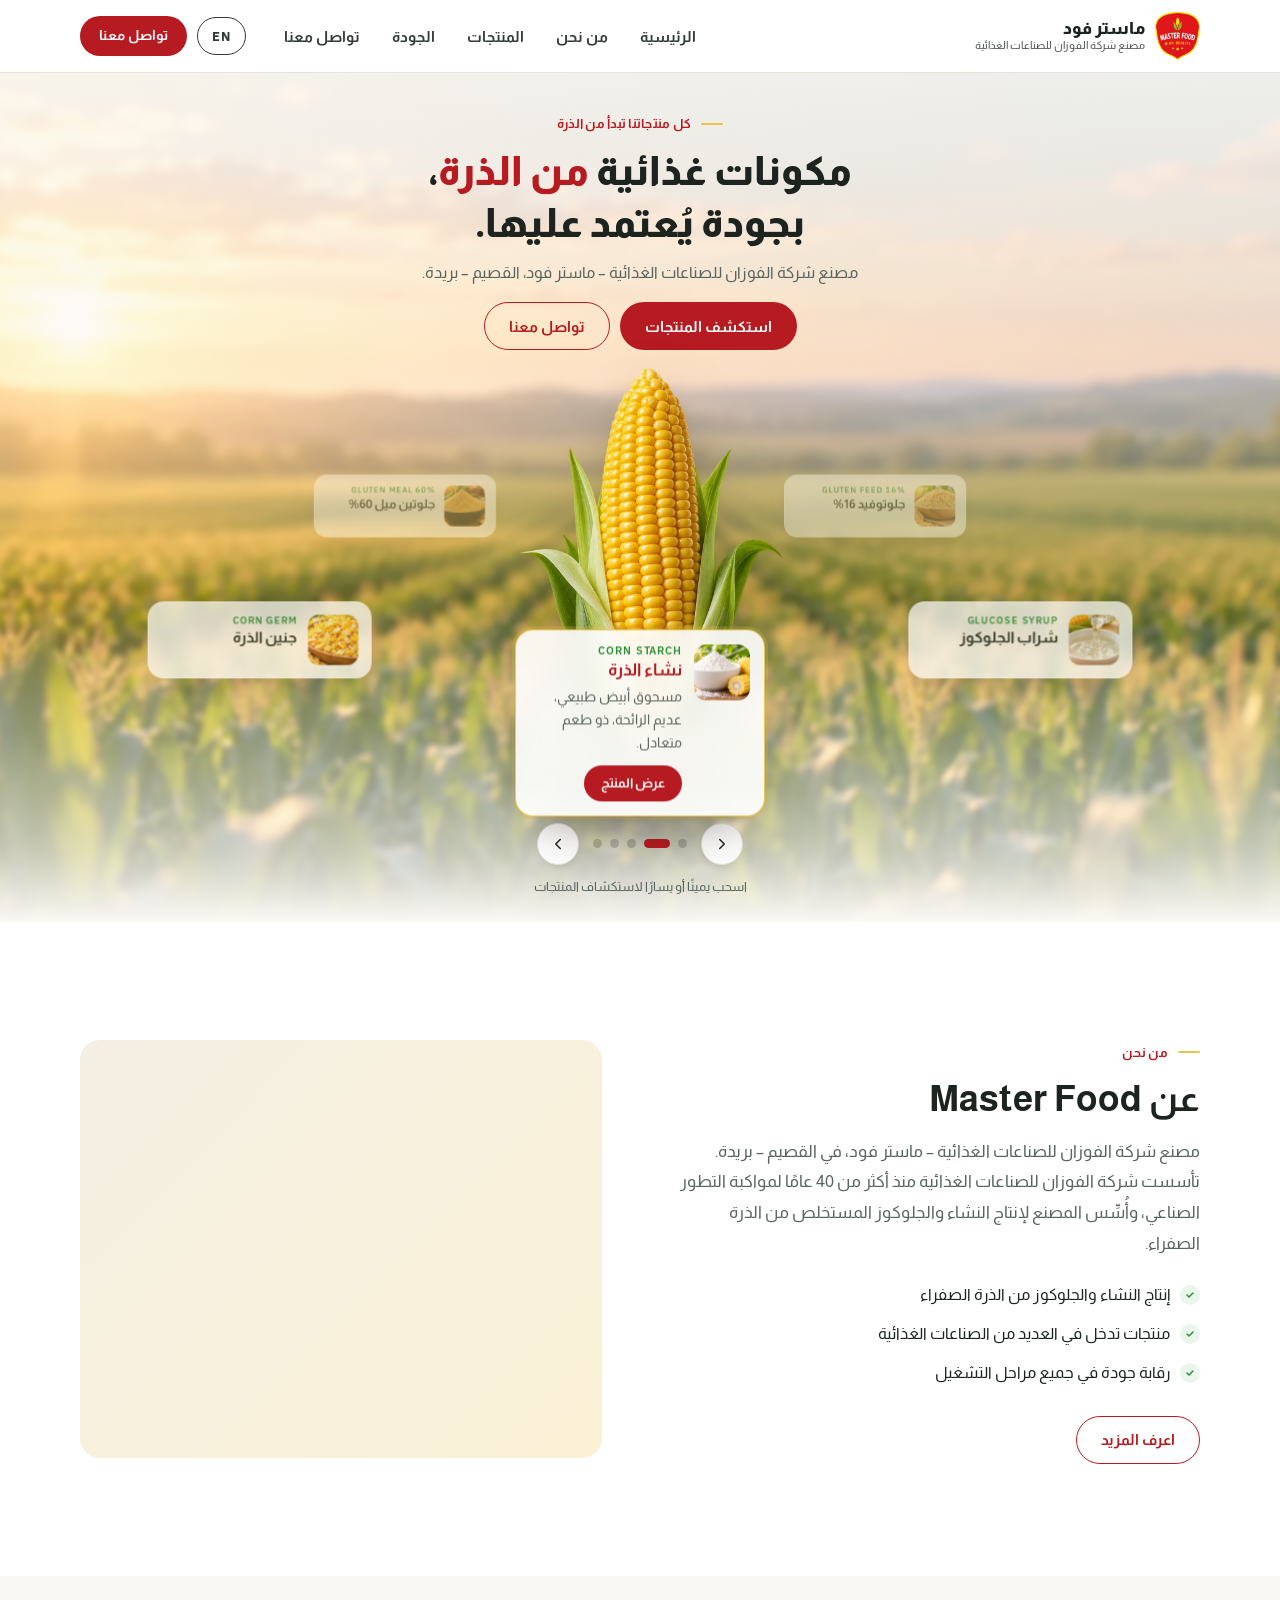
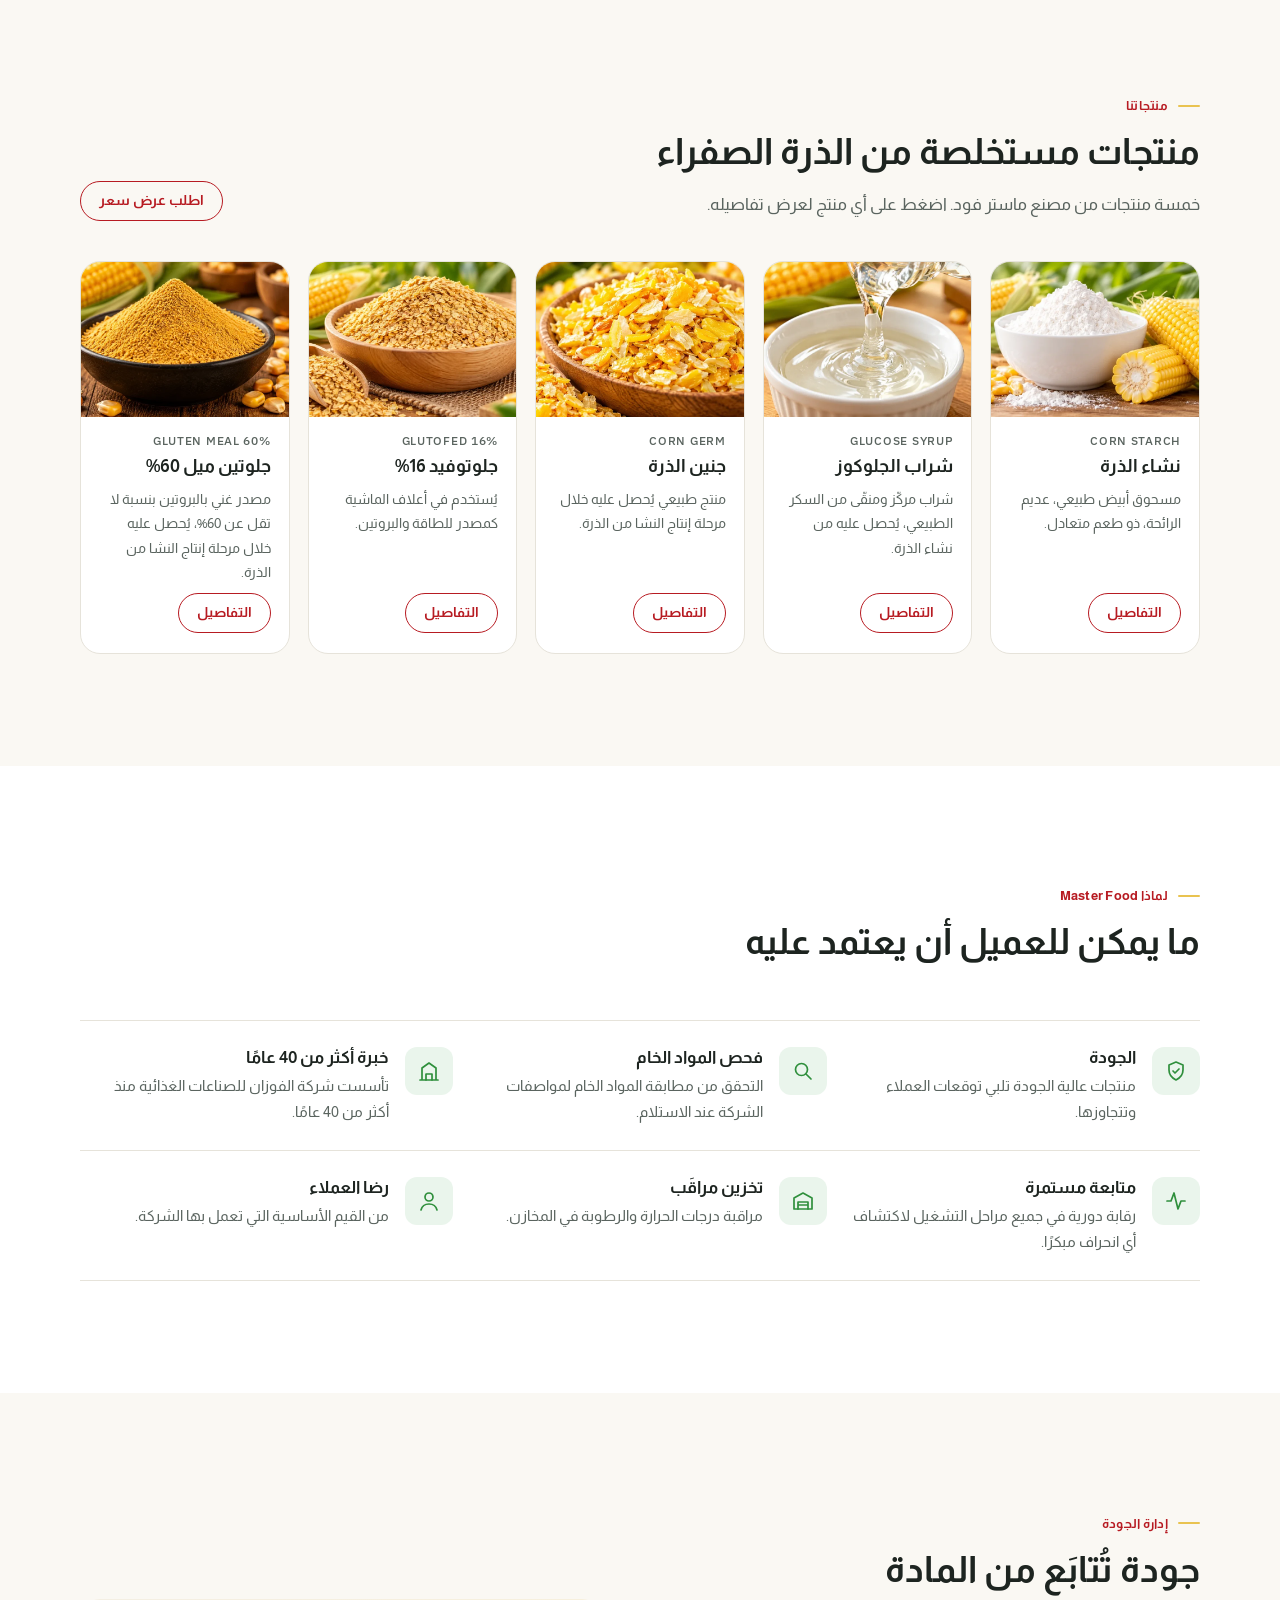
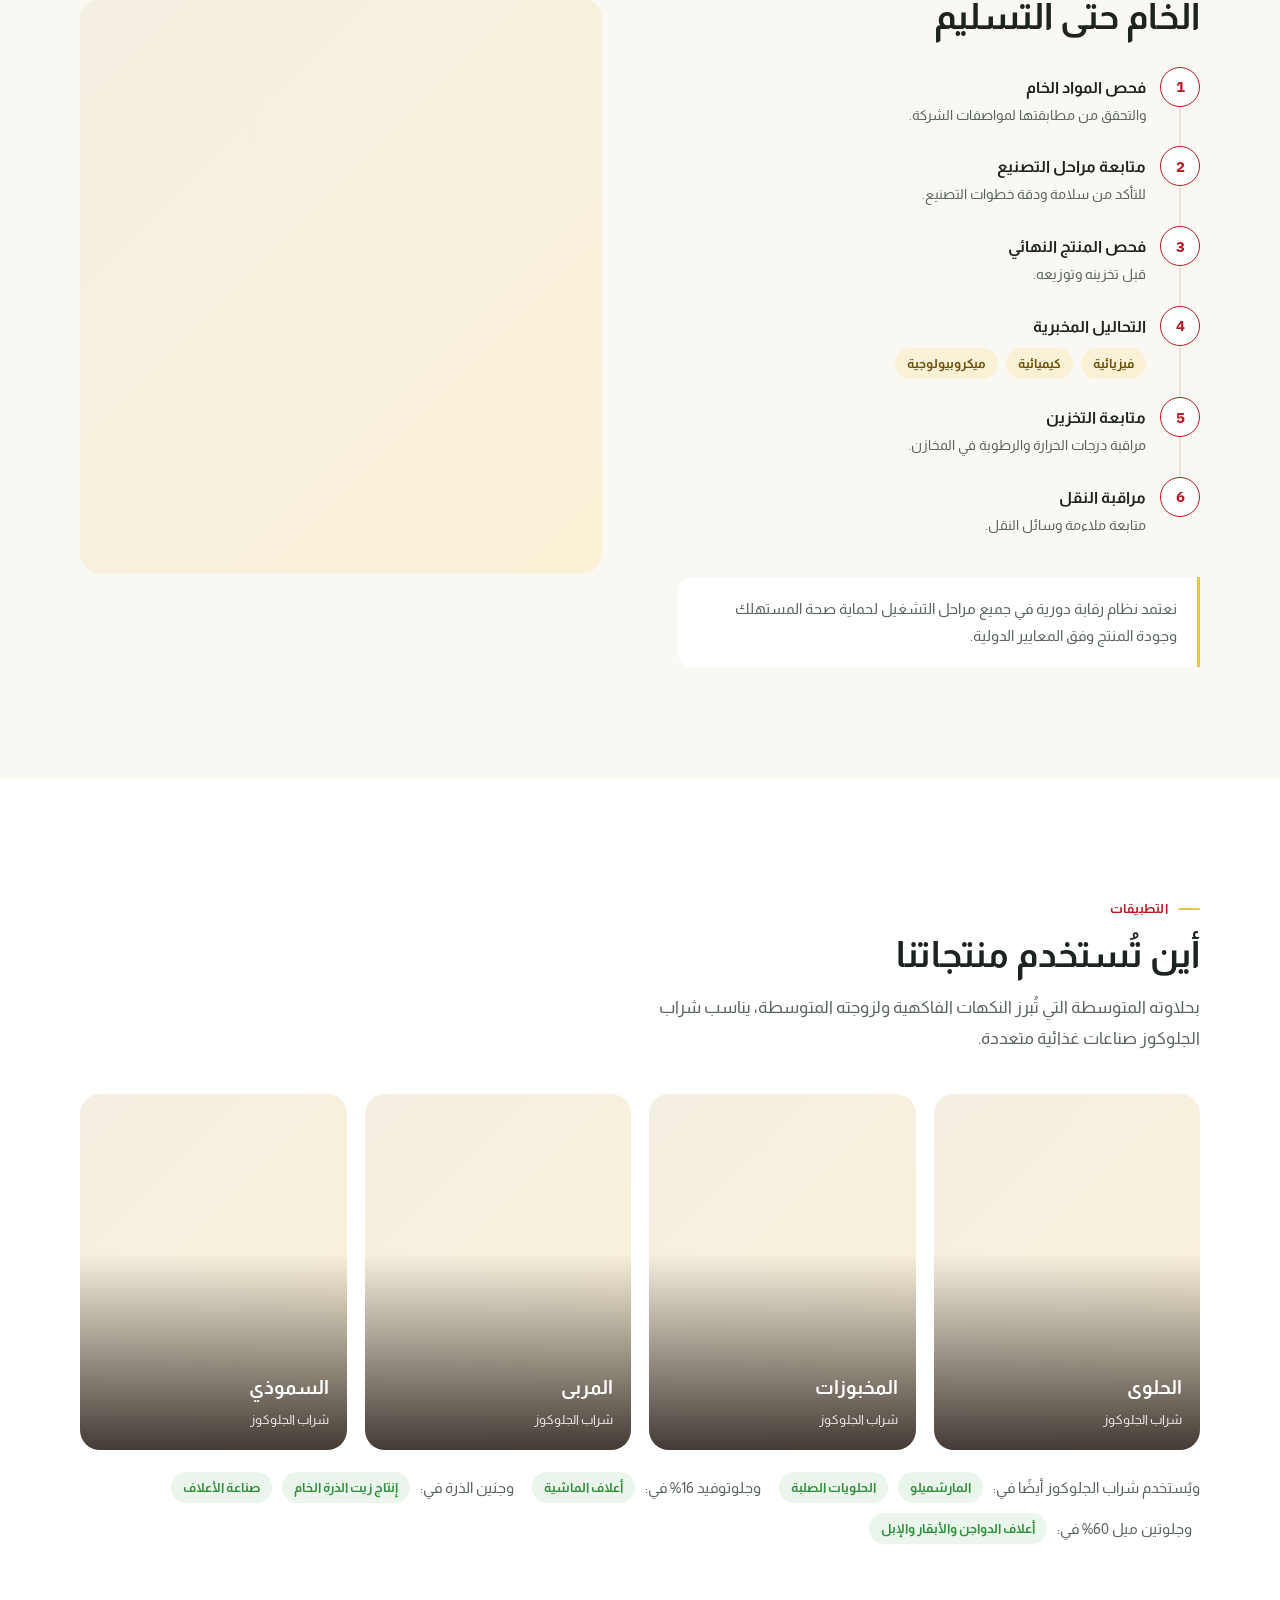
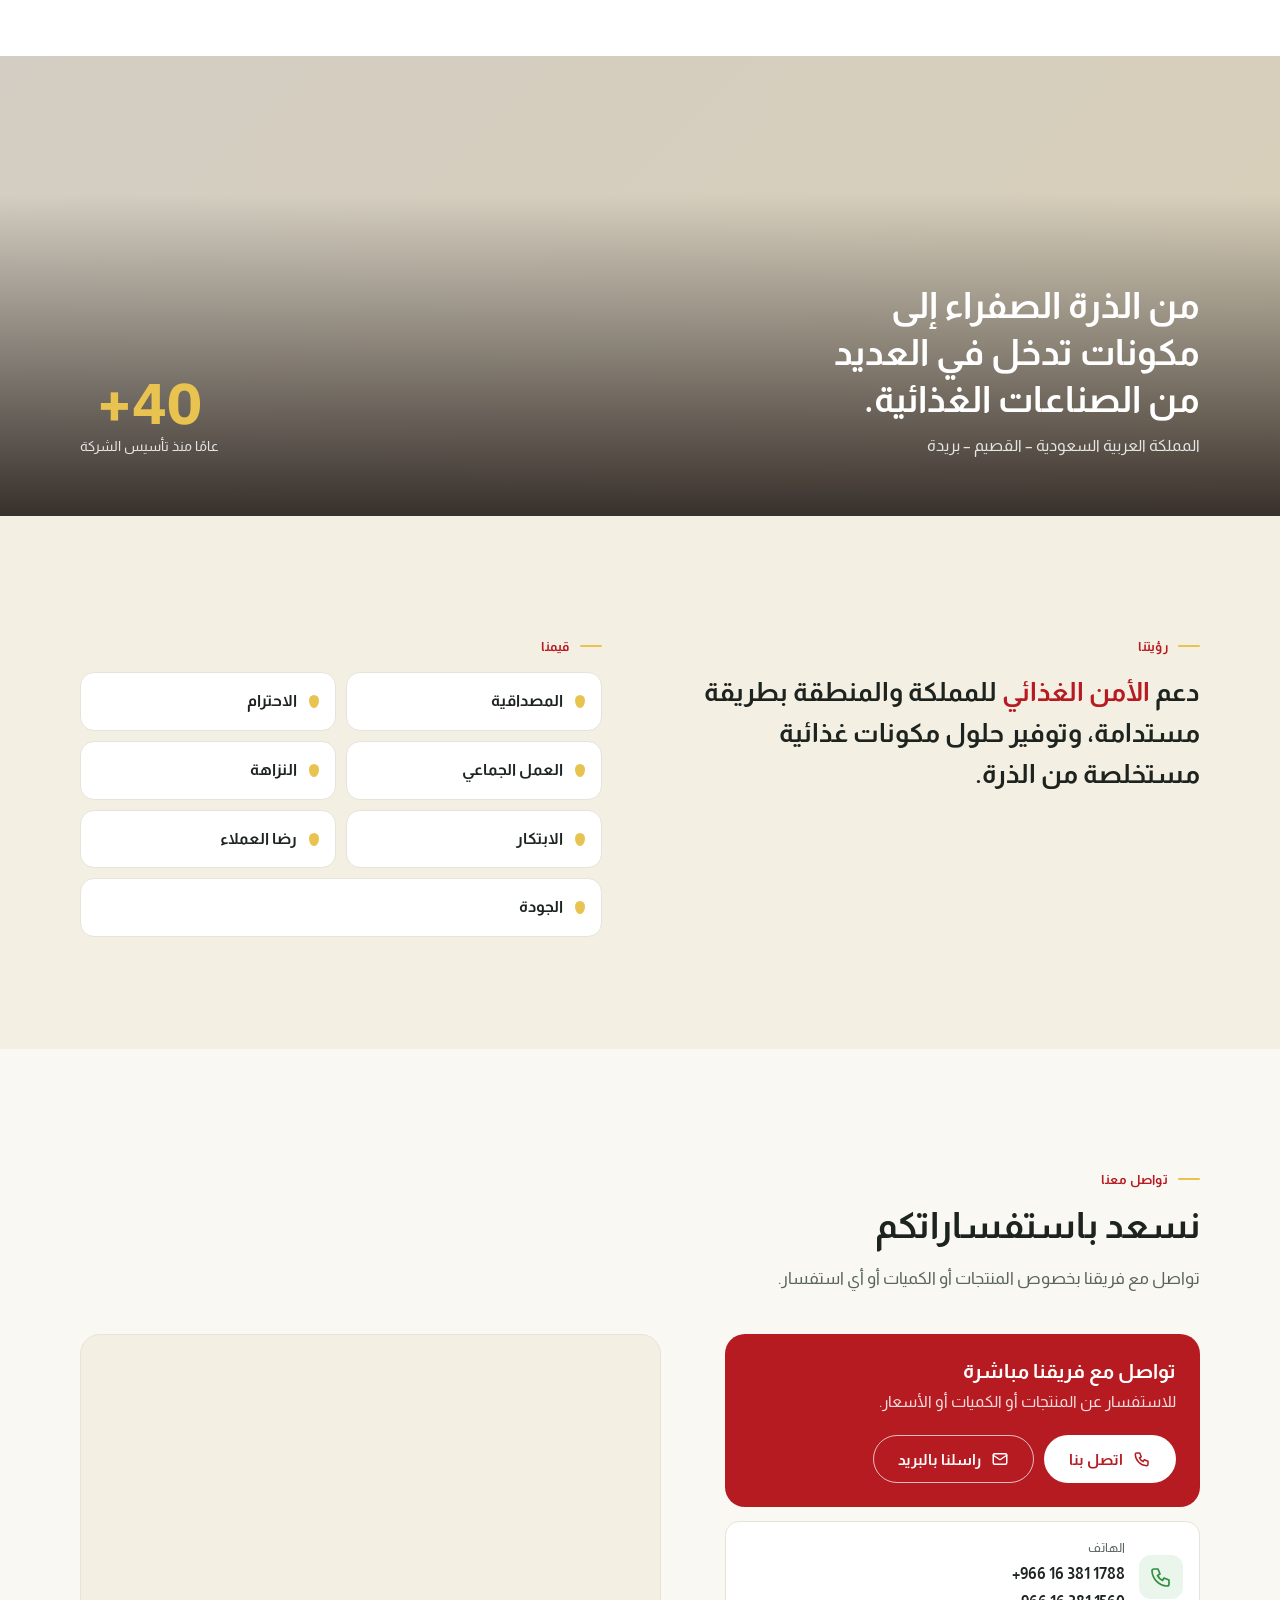
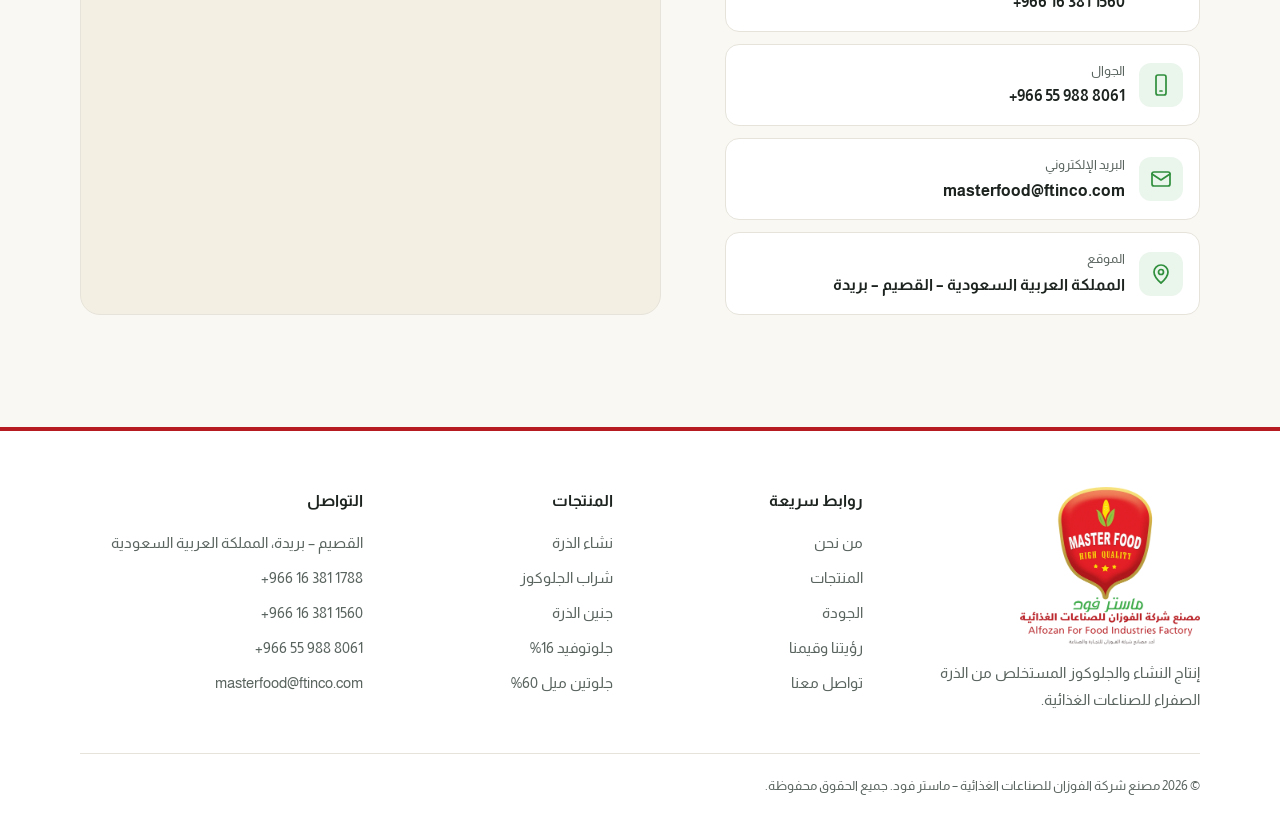
==== commit 786af5da: "Add interactive corn showcase hero with orbiting product cards Farm photo as soft background, isolat" ====
--- a/index.html
+++ b/index.html
@@ -11,7 +11,8 @@
 <link rel="preconnect" href="https://fonts.googleapis.com">
 <link rel="preconnect" href="https://fonts.gstatic.com" crossorigin>
 <link rel="stylesheet" href="https://fonts.googleapis.com/css2?family=Almarai:wght@400;700;800&family=IBM+Plex+Sans:wght@400;500;700&display=swap">
-<link rel="preload" as="image" href="assets/img/corn-hero.webp" imagesrcset="assets/img/corn-hero-1200.webp 1200w, assets/img/corn-hero.webp 2400w" imagesizes="100vw">
+<link rel="preload" as="image" href="assets/img/farm-bg.webp" imagesrcset="assets/img/farm-bg-960.webp 960w, assets/img/farm-bg.webp 1920w" imagesizes="100vw">
+<link rel="preload" as="image" href="assets/img/corn-cob.webp" imagesrcset="assets/img/corn-cob-640.webp 494w, assets/img/corn-cob.webp 849w" imagesizes="(max-width: 700px) 260px, 380px">
 <link rel="stylesheet" href="assets/css/styles.css">
 <script>document.documentElement.classList.add('js');try{if(localStorage.getItem('mf-lang')==='en'){document.documentElement.lang='en';document.documentElement.dir='ltr';}}catch(e){}</script>
 </head>
@@ -46,28 +47,78 @@
 
 <main id="main">
 
-<!-- ============ 1. Hero ============ -->
-<section class="hero" id="home">
-  <div class="hero__media"><img src="assets/img/corn-hero.webp" srcset="assets/img/corn-hero-1200.webp 1200w, assets/img/corn-hero.webp 2400w" sizes="100vw" alt="كيزان الذرة الصفراء" width="2400" height="1447" loading="eager" decoding="async" fetchpriority="high"></div>
-  <div class="wrap hero__in">
-    <div class="hero__logo">
-      <img src="assets/img/logo-mark.webp" alt="Master Food" width="90" height="96">
-      <span><b class="ar">ماستر فود</b><b class="en">MASTER FOOD</b><small><span class="ar">مصنع شركة الفوزان للصناعات الغذائية</span><span class="en">Alfozan Food Industries Factory</span></small></span>
-    </div>
-    <h1><span class="ar">مكونات غذائية <em>من الذرة</em>، بجودة يُعتمد عليها.</span><span class="en">Food ingredients <em>from corn</em>, with quality you can rely on.</span></h1>
-    <p><span class="ar">ننتج في مصنعنا بالقصيم – بريدة النشاء والجلوكوز المستخلص من الذرة الصفراء، لاستخدامه في العديد من الصناعات الغذائية.</span><span class="en">At our factory in Buraydah, Qassim, we produce starch and glucose extracted from yellow corn for use across many food industries.</span></p>
-    <div class="hero__ctas">
-      <a class="btn btn--gold" href="#products"><span class="ar">استكشف المنتجات</span><span class="en">Explore products</span><svg class="flip" viewBox="0 0 24 24" fill="none" stroke="currentColor" stroke-width="2" stroke-linecap="round" aria-hidden="true"><path d="M5 12h14m-6-6 6 6-6 6"/></svg></a>
-      <a class="btn btn--light" href="#contact"><span class="ar">تواصل معنا</span><span class="en">Contact us</span></a>
-    </div>
-    <div class="hero__tags" aria-label="Products">
-      <span><span class="ar">نشاء الذرة</span><span class="en">Corn Starch</span></span>
-      <span><span class="ar">شراب الجلوكوز</span><span class="en">Glucose Syrup</span></span>
-      <span><span class="ar">جنين الذرة</span><span class="en">Corn Germ</span></span>
-      <span><span class="ar">جلوتوفيد 16%</span><span class="en">Glutofed 16%</span></span>
-      <span><span class="ar">جلوتين ميل 60%</span><span class="en">Gluten Meal 60%</span></span>
-    </div>
-  </div>
+<!-- ============ 1. Hero: interactive corn showcase ============ -->
+<section class="show" id="home" aria-labelledby="show-title">
+  <div class="show__bg" aria-hidden="true">
+    <img src="assets/img/farm-bg.webp" srcset="assets/img/farm-bg-960.webp 960w, assets/img/farm-bg.webp 1920w" sizes="100vw" alt="" width="1920" height="1081" decoding="async" fetchpriority="high">
+  </div>
+  <div class="wrap show__head">
+    <span class="eyebrow"><span class="ar">كل منتجاتنا تبدأ من الذرة</span><span class="en">Every product starts with corn</span></span>
+    <h1 id="show-title"><span class="ar">مكونات غذائية <em>من الذرة</em>، بجودة يُعتمد عليها.</span><span class="en">Food ingredients <em>from corn</em>, with quality you can rely on.</span></h1>
+    <p><span class="ar">مصنع شركة الفوزان للصناعات الغذائية – ماستر فود، القصيم – بريدة.</span><span class="en">Alfozan Food Industries Factory – Master Food, Buraydah, Qassim.</span></p>
+    <div class="show__ctas">
+      <a class="btn" href="#products"><span class="ar">استكشف المنتجات</span><span class="en">Explore products</span></a>
+      <a class="btn btn--line" href="#contact"><span class="ar">تواصل معنا</span><span class="en">Contact us</span></a>
+    </div>
+  </div>
+
+  <div class="orbit" id="orbit" tabindex="0" role="region" aria-roledescription="carousel" aria-label="منتجات ماستر فود">
+    <div class="orbit__shadow" aria-hidden="true"></div>
+    <img class="orbit__corn" src="assets/img/corn-cob.webp" srcset="assets/img/corn-cob-640.webp 494w, assets/img/corn-cob.webp 849w" sizes="(max-width: 700px) 260px, 380px" alt="كوز ذرة صفراء" width="849" height="1100" draggable="false" decoding="async">
+    <article class="ocard" data-i="0">
+      <img class="ocard__thumb" src="assets/img/corn-germ.webp" alt="" width="56" height="56" loading="lazy" draggable="false">
+      <div class="ocard__text">
+        <span class="ocard__en">Corn Germ</span>
+        <h3><span class="ar">جنين الذرة</span><span class="en">Corn Germ</span></h3>
+        <p><span class="ar">لإنتاج زيت الذرة الخام وصناعة الأعلاف.</span><span class="en">For crude corn oil production and feed manufacturing.</span></p>
+        <button class="btn btn--sm" type="button" data-product="corn-germ"><span class="ar">عرض المنتج</span><span class="en">View product</span></button>
+      </div>
+    </article>
+    <article class="ocard" data-i="1">
+      <img class="ocard__thumb" src="assets/img/corn-starch.webp" alt="" width="56" height="56" loading="lazy" draggable="false">
+      <div class="ocard__text">
+        <span class="ocard__en">Corn Starch</span>
+        <h3><span class="ar">نشاء الذرة</span><span class="en">Corn Starch</span></h3>
+        <p><span class="ar">مسحوق أبيض طبيعي، عديم الرائحة، ذو طعم متعادل.</span><span class="en">A natural white powder, odorless, with a neutral taste.</span></p>
+        <button class="btn btn--sm" type="button" data-product="corn-starch"><span class="ar">عرض المنتج</span><span class="en">View product</span></button>
+      </div>
+    </article>
+    <article class="ocard" data-i="2">
+      <img class="ocard__thumb" src="assets/img/glucose-syrup.webp" alt="" width="56" height="56" loading="lazy" draggable="false">
+      <div class="ocard__text">
+        <span class="ocard__en">Glucose Syrup</span>
+        <h3><span class="ar">شراب الجلوكوز</span><span class="en">Glucose Syrup</span></h3>
+        <p><span class="ar">شراب مركّز ومنقّى من السكر الطبيعي، من نشاء الذرة.</span><span class="en">A concentrated, purified natural sugar syrup from corn starch.</span></p>
+        <button class="btn btn--sm" type="button" data-product="glucose-syrup"><span class="ar">عرض المنتج</span><span class="en">View product</span></button>
+      </div>
+    </article>
+    <article class="ocard" data-i="3">
+      <img class="ocard__thumb" src="assets/img/gluten-feed.webp" alt="" width="56" height="56" loading="lazy" draggable="false">
+      <div class="ocard__text">
+        <span class="ocard__en">Gluten Feed 16%</span>
+        <h3><span class="ar">جلوتوفيد 16%</span><span class="en">Glutofed 16%</span></h3>
+        <p><span class="ar">مصدر للطاقة والبروتين في أعلاف الماشية.</span><span class="en">A source of energy and protein in livestock feed.</span></p>
+        <button class="btn btn--sm" type="button" data-product="gluten-feed"><span class="ar">عرض المنتج</span><span class="en">View product</span></button>
+      </div>
+    </article>
+    <article class="ocard" data-i="4">
+      <img class="ocard__thumb" src="assets/img/gluten-meal.webp" alt="" width="56" height="56" loading="lazy" draggable="false">
+      <div class="ocard__text">
+        <span class="ocard__en">Gluten Meal 60%</span>
+        <h3><span class="ar">جلوتين ميل 60%</span><span class="en">Gluten Meal 60%</span></h3>
+        <p><span class="ar">بروتين لا يقل عن 60% لأعلاف الدواجن والأبقار والإبل.</span><span class="en">At least 60% protein for poultry, cattle and camel feed.</span></p>
+        <button class="btn btn--sm" type="button" data-product="gluten-meal"><span class="ar">عرض المنتج</span><span class="en">View product</span></button>
+      </div>
+    </article>
+  </div>
+
+  <div class="orbit__nav wrap">
+    <button class="orbit__arrow" type="button" data-step="-1" aria-label="السابق"><svg viewBox="0 0 24 24"><path d="m15 6-6 6 6 6"/></svg></button>
+    <div class="orbit__dots" role="tablist" aria-label="المنتجات"></div>
+    <button class="orbit__arrow" type="button" data-step="1" aria-label="التالي"><svg viewBox="0 0 24 24"><path d="m9 6 6 6-6 6"/></svg></button>
+  </div>
+  <p class="orbit__hint" aria-hidden="true"><span class="ar">اسحب يمينًا أو يسارًا لاستكشاف المنتجات</span><span class="en">Drag left or right to explore the products</span></p>
+  <p class="sr-only" id="orbit-live" aria-live="polite"></p>
 </section>
 
 <!-- ============ 2. About ============ -->
--- a/assets/css/styles.css
+++ b/assets/css/styles.css
@@ -118,37 +118,75 @@
 }
 @media (min-width: 961px) { .nav .nav__cta { display: none; } }
 
-/* ---------- Hero (the one distinctive section) ---------- */
-.hero { position: relative; min-height: min(80vh, 760px); min-height: min(80svh, 760px); display: flex; align-items: flex-end; color: #fff; overflow: hidden; background: #2a1d17; isolation: isolate; }
-.hero__media { position: absolute; inset: 0; z-index: -2; }
-.hero__media img { width: 100%; height: 100%; object-fit: cover; animation: heroZoom 2.4s var(--ease) both; }
-.hero::before { content: ""; position: absolute; inset: 0; z-index: -1;
-  background: linear-gradient(to top, rgba(22, 14, 12, .92) 0%, rgba(22, 14, 12, .55) 45%, rgba(22, 14, 12, .25) 100%); }
-html[dir="rtl"] .hero::after, html[dir="ltr"] .hero::after { content: ""; position: absolute; inset: 0; z-index: -1; pointer-events: none;
-  background: linear-gradient(to left, rgba(22, 14, 12, .55), transparent 60%); }
-html[dir="ltr"] .hero::after { background: linear-gradient(to right, rgba(22, 14, 12, .55), transparent 60%); }
-.hero { margin-top: calc(var(--header-h) + env(safe-area-inset-top, 0px)); }
-.hero__in { padding-block: 48px clamp(48px, 8vh, 88px); }
-.hero__logo { display: inline-flex; align-items: center; gap: 12px; margin-bottom: 22px; }
-.hero__logo img { width: auto; height: 96px; filter: drop-shadow(0 8px 18px rgba(0,0,0,.35)); }
-.hero__logo b { font-weight: 800; font-size: 1.25rem; line-height: 1.2; display: block; }
-.hero__logo b.en { font-family: var(--f-en); letter-spacing: .1em; font-size: 1.125rem; }
-html[lang="ar"] .hero__logo b.en, html[lang="en"] .hero__logo b.ar, html[lang="ar"] .logo b.en, html[lang="en"] .logo b.ar { display: none; }
-.hero__logo small { font-size: .8125rem; opacity: .85; }
-.hero h1 { font-size: clamp(2rem, 4.6vw, 3.4rem); font-weight: 800; line-height: 1.25; max-width: 18ch; }
-.hero h1 em { font-style: normal; color: var(--gold); }
-.hero p { margin-top: 16px; font-size: clamp(1rem, 1.4vw, 1.1875rem); max-width: 54ch; color: rgba(255,255,255,.88); }
-.hero__ctas { display: flex; gap: 12px; flex-wrap: wrap; margin-top: 30px; }
-.hero__tags { display: flex; gap: 20px; flex-wrap: wrap; margin-top: 40px; padding-top: 22px; border-top: 1px solid rgba(255,255,255,.2); font-size: .875rem; color: rgba(255,255,255,.8); }
-.hero__tags > span { display: inline-flex; align-items: center; gap: 8px; }
-.hero__tags > span::before { content: ""; width: 8px; height: 10px; border-radius: 50% 50% 50% 50% / 40% 40% 60% 60%; background: var(--gold); }
-/* Entrance: text fades in once */
-.hero__in > * { animation: rise .9s var(--ease) both; }
-.hero__in > *:nth-child(2) { animation-delay: .12s; }
-.hero__in > *:nth-child(3) { animation-delay: .24s; }
-.hero__in > *:nth-child(4) { animation-delay: .36s; }
-.hero__in > *:nth-child(5) { animation-delay: .48s; }
-@keyframes heroZoom { from { transform: scale(1.08); } to { transform: scale(1); } }
+/* ---------- Hero: interactive corn showcase ----------
+   Farm photo as a soft, far background; the corn cob stands in the middle;
+   product cards orbit around it and follow drag / swipe / arrows. */
+.sr-only { position: absolute; width: 1px; height: 1px; overflow: hidden; clip: rect(0 0 0 0); white-space: nowrap; }
+.show { position: relative; margin-top: calc(var(--header-h) + env(safe-area-inset-top, 0px)); padding-block: clamp(24px, 3.5vw, 40px) 24px; overflow: hidden; isolation: isolate; background: var(--cream); }
+.show__bg { position: absolute; inset: 0; z-index: -1; }
+.show__bg img { width: 100%; height: 100%; object-fit: cover; filter: blur(2px) saturate(1.05); transform: scale(1.03); }
+.show__bg::after { content: ""; position: absolute; inset: 0;
+  background: linear-gradient(to bottom, rgba(252, 248, 240, .86) 0%, rgba(252, 248, 240, .55) 30%, rgba(252, 248, 240, .08) 62%, rgba(250, 248, 243, .75) 92%, var(--paper) 100%); }
+.show__head { text-align: center; display: grid; justify-items: center; gap: 10px; animation: rise .8s var(--ease) both; }
+.show__head h1 { font-size: clamp(1.7rem, 3.2vw, 2.5rem); font-weight: 800; line-height: 1.3; max-width: 30ch; }
+.show__head h1 em { font-style: normal; color: var(--red); }
+.show__head p { color: var(--ink-2); }
+.show__ctas { display: flex; gap: 10px; flex-wrap: wrap; justify-content: center; margin-top: 4px; }
+
+.orbit { position: relative; height: clamp(440px, 36vw, 500px); max-width: 1100px; margin: 8px auto 0; touch-action: pan-y; user-select: none; -webkit-user-select: none; cursor: grab; outline: none; }
+.orbit.is-dragging { cursor: grabbing; }
+.orbit:focus-visible { outline: 2px solid var(--gold); outline-offset: 4px; border-radius: 24px; }
+.orbit__corn { position: absolute; left: 50%; top: 2%; height: 86%; width: auto; transform: translateX(-50%); z-index: 20; pointer-events: none; filter: drop-shadow(0 26px 30px rgba(70, 50, 10, .28)); animation: cornIn 1s var(--ease) both; }
+.orbit__shadow { position: absolute; left: 50%; bottom: 4%; width: 300px; height: 40px; transform: translateX(-50%); border-radius: 50%; background: radial-gradient(closest-side, rgba(60, 40, 10, .35), transparent); z-index: 1; }
+@keyframes cornIn { from { opacity: 0; transform: translateX(-50%) translateY(24px) scale(.96); } }
+
+.ocard {
+  position: absolute; left: 50%; top: 50%; width: 250px;
+  display: grid; grid-template-columns: 56px 1fr; gap: 12px; align-items: start;
+  padding: 14px; border-radius: 18px;
+  background: rgba(255, 255, 255, .9); border: 1px solid rgba(255, 255, 255, .8);
+  box-shadow: 0 16px 36px -18px rgba(40, 25, 10, .45);
+  -webkit-backdrop-filter: blur(10px); backdrop-filter: blur(10px);
+  transform: translate(-50%, -50%); will-change: transform, opacity; cursor: pointer;
+  transition: box-shadow .3s, border-color .3s;
+}
+.ocard > * { min-width: 0; }
+.ocard__thumb { width: 56px; height: 56px; border-radius: 12px; object-fit: cover; }
+.ocard__en { display: block; font: 600 .6875rem/1.2 var(--f-en); letter-spacing: .08em; text-transform: uppercase; color: var(--leaf); }
+.ocard h3 { font-size: 1.0625rem; margin-top: 2px; }
+.ocard p, .ocard .btn { display: none; }
+.ocard.is-active { cursor: default; border-color: rgba(233, 195, 80, .9); box-shadow: 0 24px 48px -20px rgba(40, 25, 10, .5), 0 0 0 3px rgba(233, 195, 80, .25); }
+.ocard.is-active p { display: block; font-size: .875rem; color: var(--ink-2); line-height: 1.65; margin-top: 4px; }
+.ocard.is-active .btn { display: inline-flex; margin-top: 10px; min-height: 36px; padding: 0 16px; font-size: .8125rem; }
+.ocard.is-active h3 { color: var(--red); }
+
+.orbit__nav { display: flex; align-items: center; justify-content: center; gap: 14px; margin-top: 4px; }
+.orbit__arrow { width: 42px; height: 42px; border-radius: 50%; border: 1px solid var(--line); background: var(--white); cursor: pointer; display: grid; place-items: center; box-shadow: 0 4px 12px -6px rgba(0,0,0,.2); }
+.orbit__arrow:hover { border-color: var(--red); }
+.orbit__arrow svg { width: 18px; height: 18px; fill: none; stroke: var(--ink); stroke-width: 2; stroke-linecap: round; stroke-linejoin: round; }
+html[dir="rtl"] .orbit__arrow svg { transform: scaleX(-1); }
+.orbit__dots { display: flex; gap: 8px; }
+.orbit__dots button { width: 9px; height: 9px; padding: 0; border-radius: 99px; border: 0; background: rgba(29, 36, 32, .22); cursor: pointer; transition: width .3s var(--ease), background .3s; }
+.orbit__dots button[aria-selected="true"] { width: 26px; background: var(--red); }
+.orbit__hint { text-align: center; font-size: .8125rem; color: var(--ink-2); margin-top: 10px; }
+
+/* Without JS: simple list under the corn */
+html:not(.js) .orbit { height: auto; display: flex; flex-wrap: wrap; gap: 12px; justify-content: center; padding-top: 520px; }
+html:not(.js) .ocard { position: static; transform: none; }
+html:not(.js) .orbit__nav, html:not(.js) .orbit__hint { display: none; }
+
+@media (max-width: 700px) {
+  .orbit { height: 520px; }
+  .orbit__corn { top: 2%; height: 60%; }
+  .orbit__shadow { width: 180px; bottom: 36%; }
+  /* Side cards shrink to round product thumbnails; the active card opens below the corn */
+  .ocard:not(.is-active) { width: auto; display: block; padding: 4px; border-radius: 50%; }
+  .ocard:not(.is-active) .ocard__text { display: none; }
+  .ocard:not(.is-active) .ocard__thumb { width: 54px; height: 54px; border-radius: 50%; }
+  .ocard.is-active { width: min(290px, 86vw); grid-template-columns: 48px 1fr; padding: 12px; }
+  .ocard.is-active .ocard__thumb { width: 48px; height: 48px; }
+  .ocard.is-active p { font-size: .8125rem; }
+}
 @keyframes rise { from { opacity: 0; transform: translateY(18px); } to { opacity: 1; transform: none; } }
 
 /* ---------- About (split) ---------- */
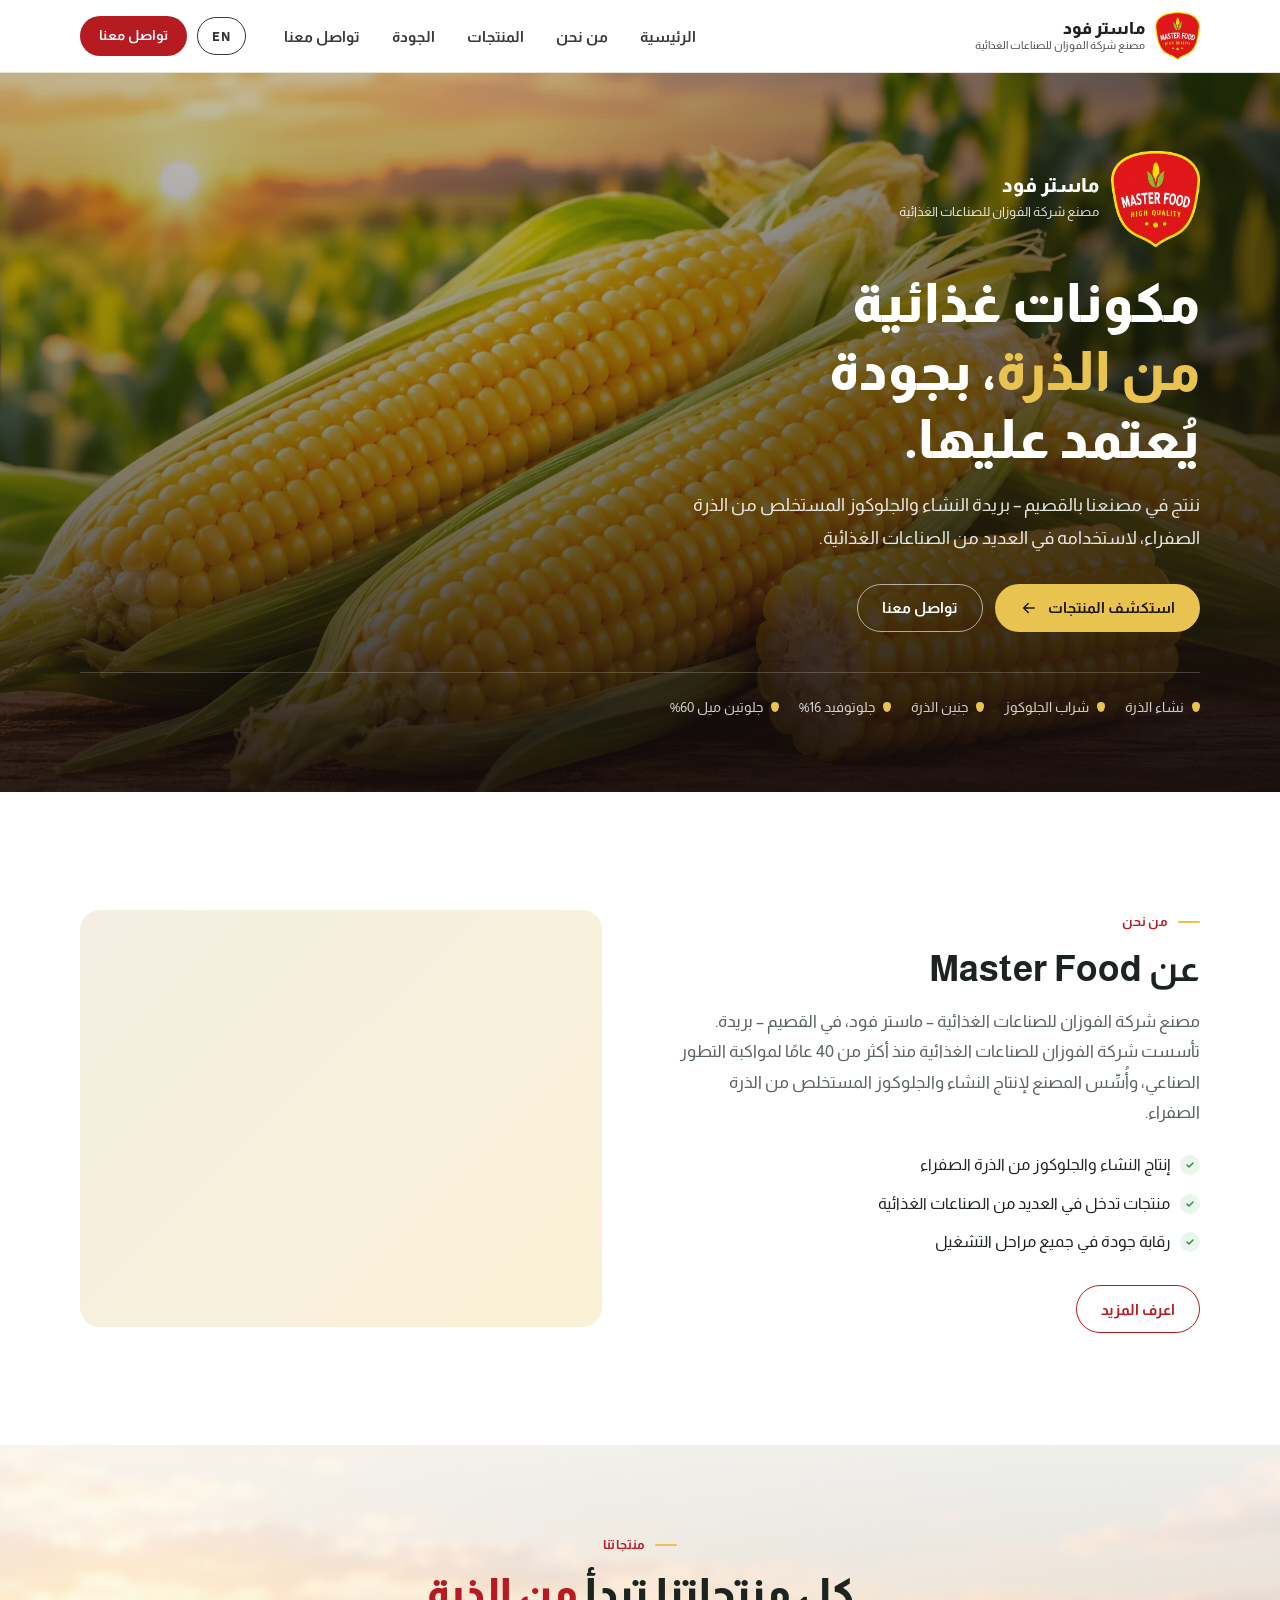
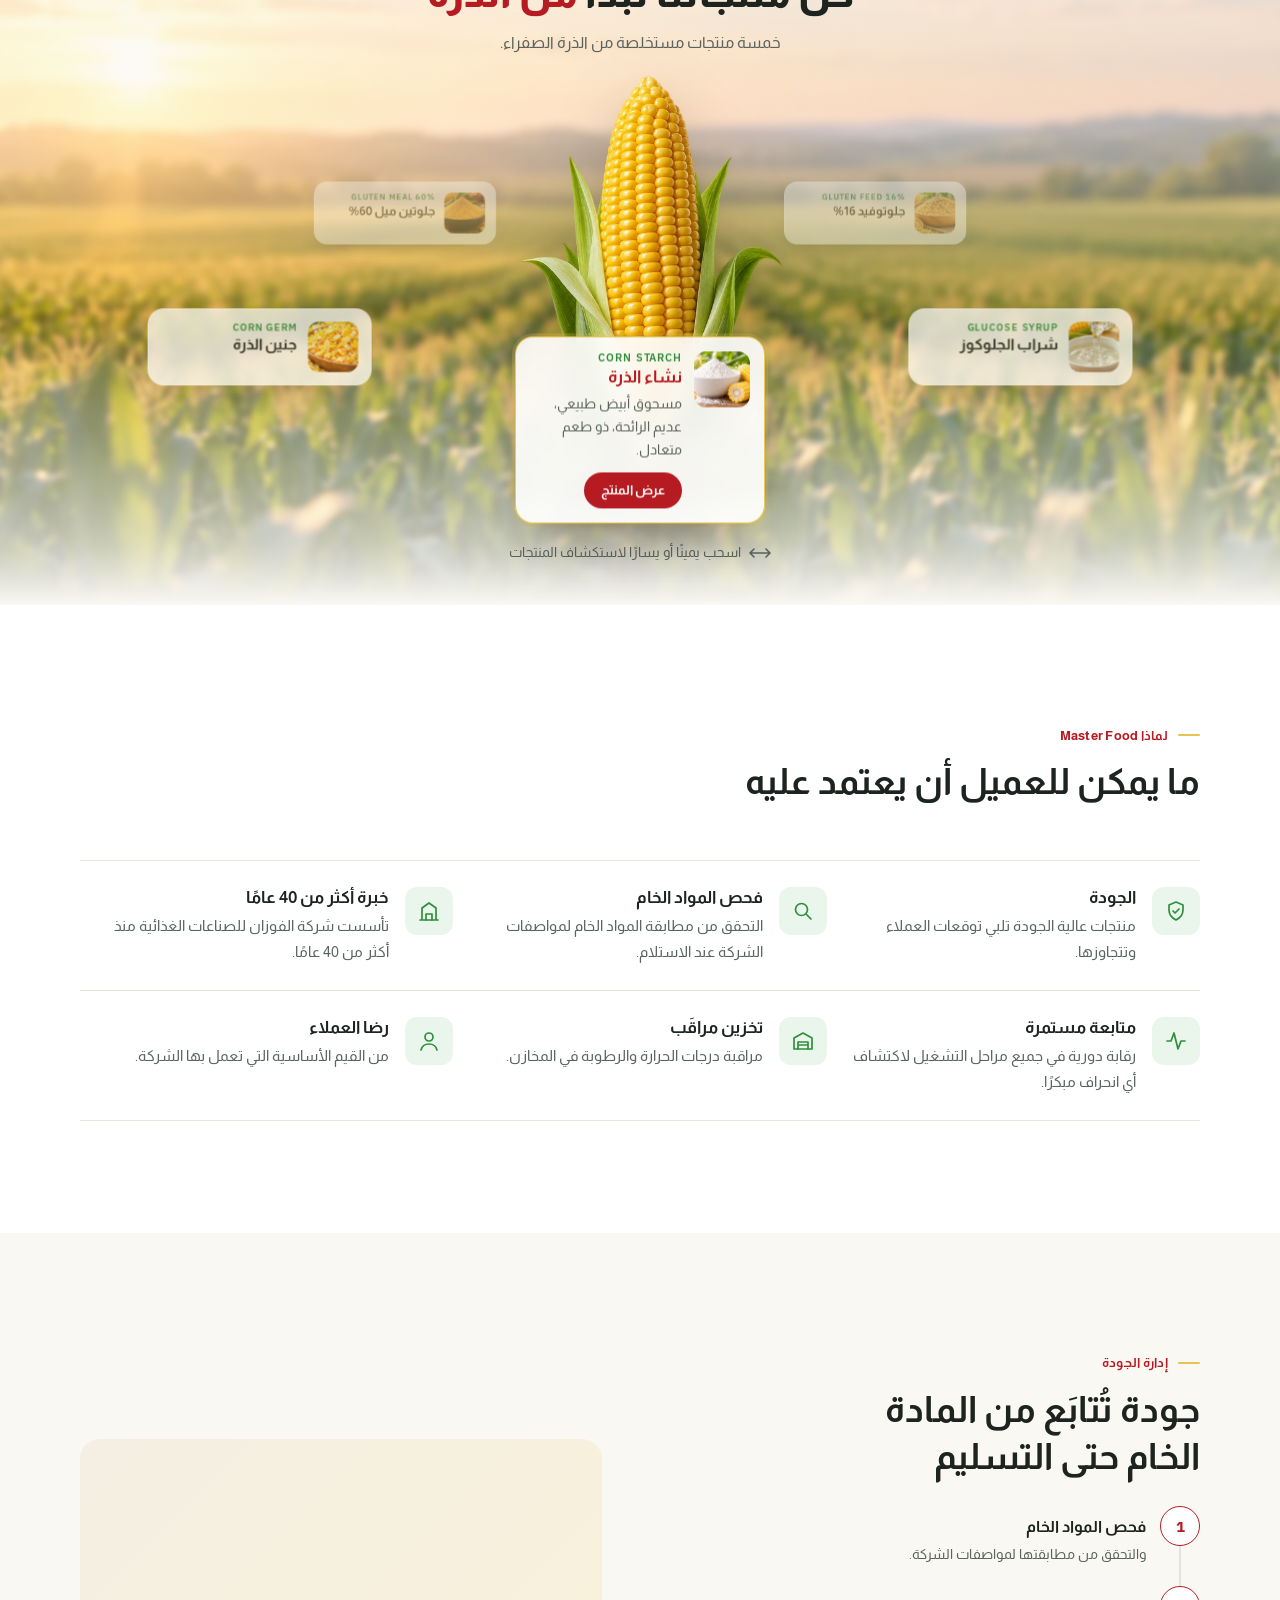
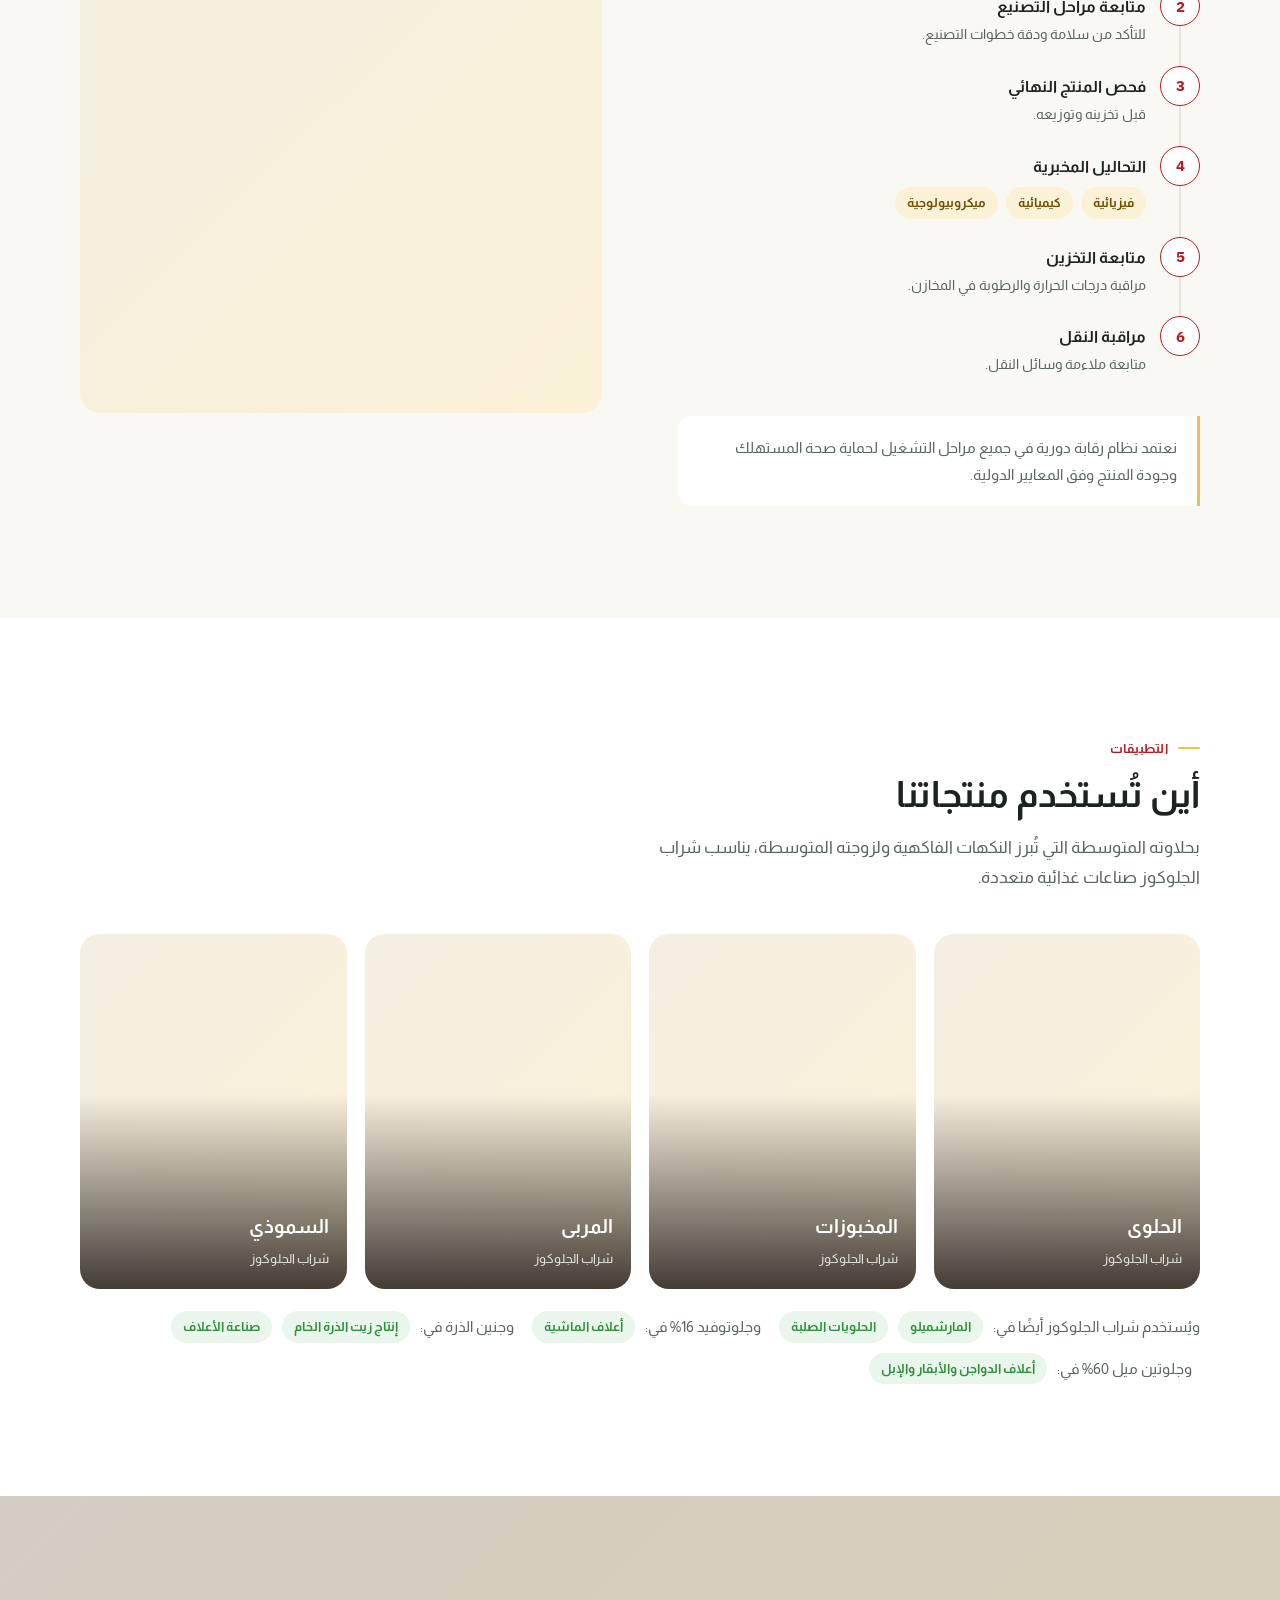
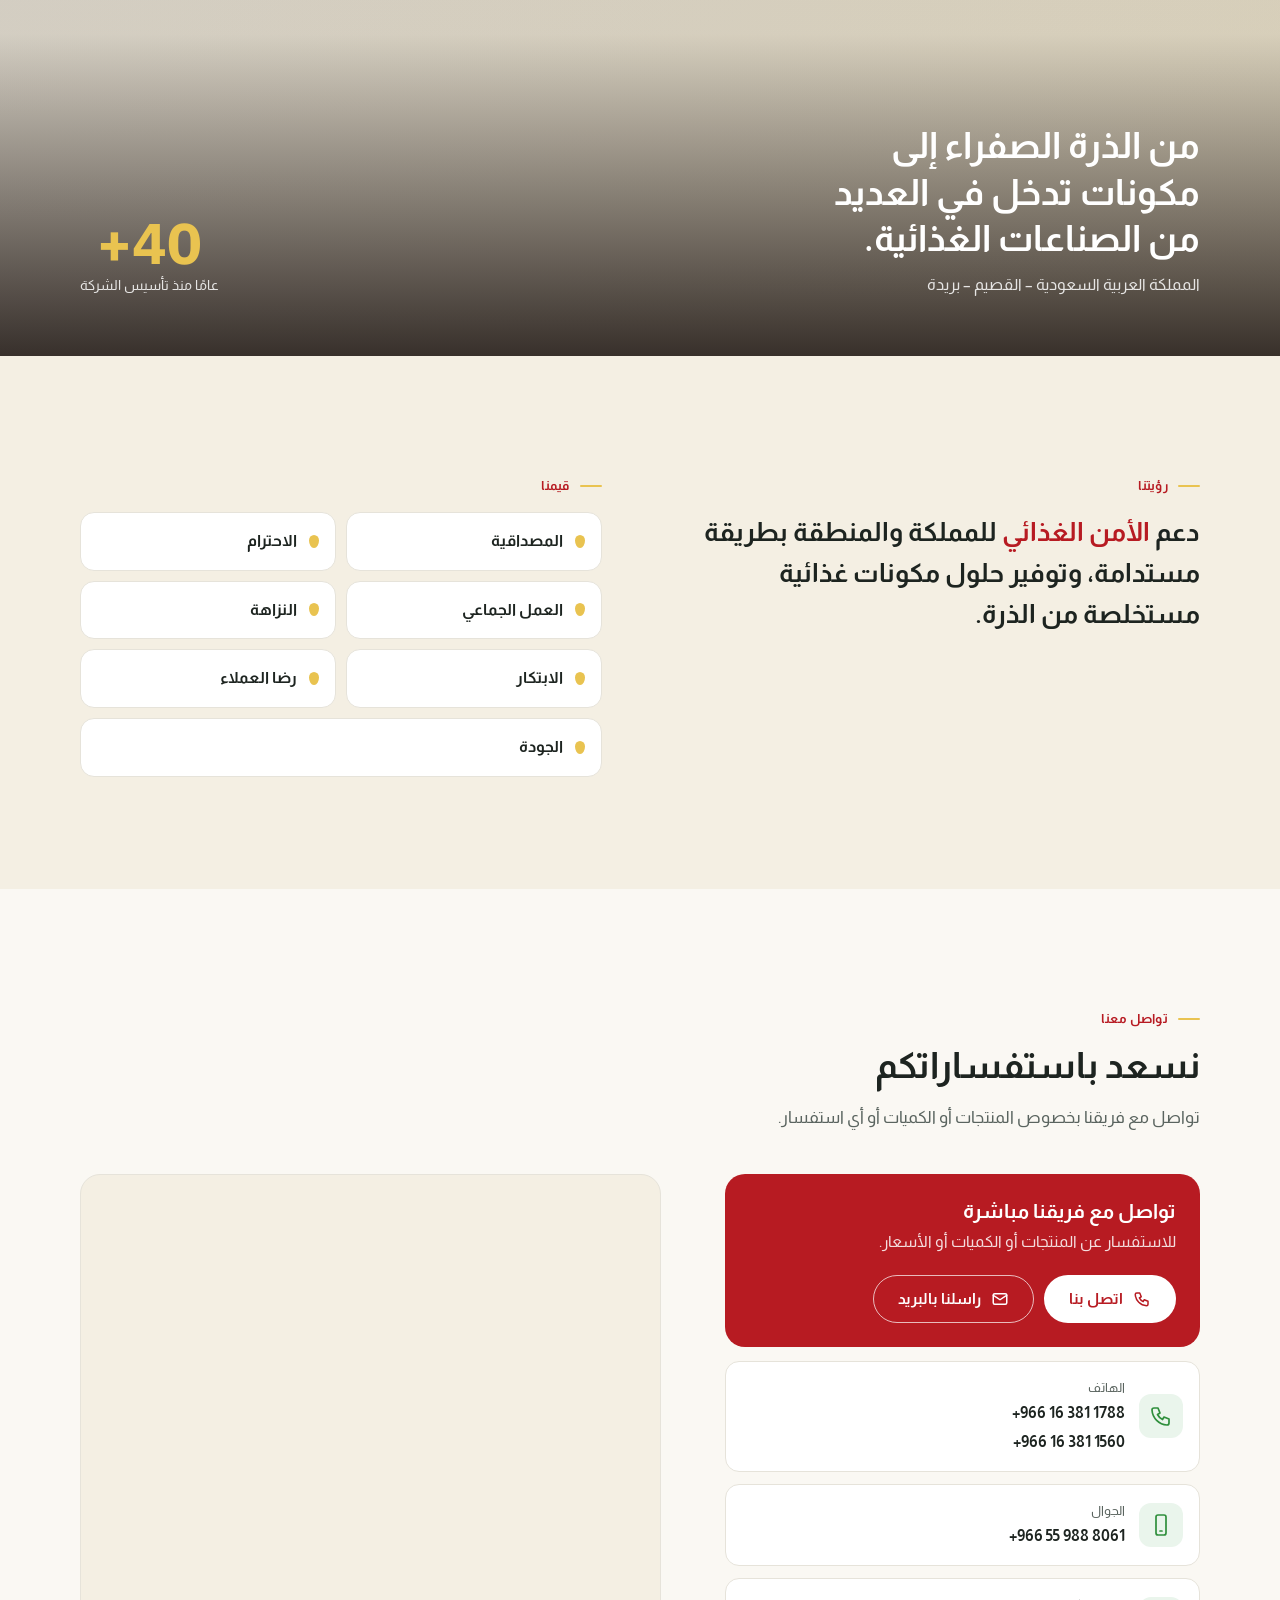
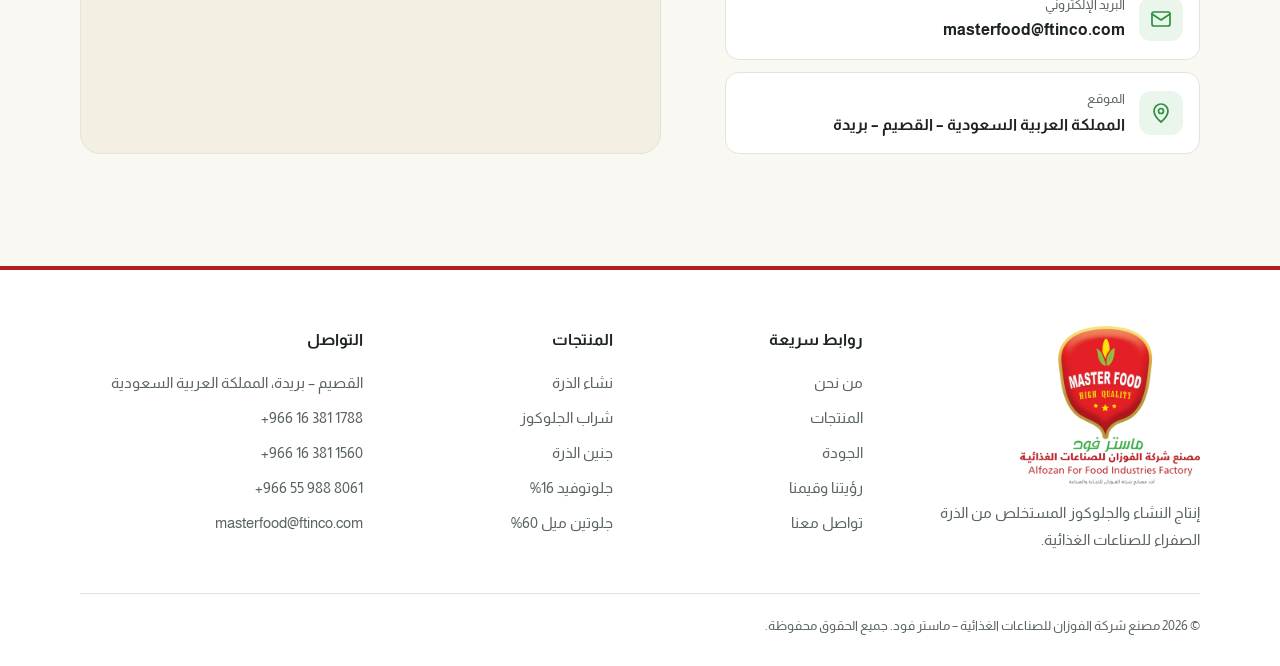
==== commit e2fa02d7: "Restore photo hero and move corn showcase into the products section The corn showcase replaces the p" ====
--- a/index.html
+++ b/index.html
@@ -11,8 +11,7 @@
 <link rel="preconnect" href="https://fonts.googleapis.com">
 <link rel="preconnect" href="https://fonts.gstatic.com" crossorigin>
 <link rel="stylesheet" href="https://fonts.googleapis.com/css2?family=Almarai:wght@400;700;800&family=IBM+Plex+Sans:wght@400;500;700&display=swap">
-<link rel="preload" as="image" href="assets/img/farm-bg.webp" imagesrcset="assets/img/farm-bg-960.webp 960w, assets/img/farm-bg.webp 1920w" imagesizes="100vw">
-<link rel="preload" as="image" href="assets/img/corn-cob.webp" imagesrcset="assets/img/corn-cob-640.webp 494w, assets/img/corn-cob.webp 849w" imagesizes="(max-width: 700px) 260px, 380px">
+<link rel="preload" as="image" href="assets/img/corn-hero.webp" imagesrcset="assets/img/corn-hero-1200.webp 1200w, assets/img/corn-hero.webp 2400w" imagesizes="100vw">
 <link rel="stylesheet" href="assets/css/styles.css">
 <script>document.documentElement.classList.add('js');try{if(localStorage.getItem('mf-lang')==='en'){document.documentElement.lang='en';document.documentElement.dir='ltr';}}catch(e){}</script>
 </head>
@@ -47,78 +46,28 @@
 
 <main id="main">
 
-<!-- ============ 1. Hero: interactive corn showcase ============ -->
-<section class="show" id="home" aria-labelledby="show-title">
-  <div class="show__bg" aria-hidden="true">
-    <img src="assets/img/farm-bg.webp" srcset="assets/img/farm-bg-960.webp 960w, assets/img/farm-bg.webp 1920w" sizes="100vw" alt="" width="1920" height="1081" decoding="async" fetchpriority="high">
-  </div>
-  <div class="wrap show__head">
-    <span class="eyebrow"><span class="ar">كل منتجاتنا تبدأ من الذرة</span><span class="en">Every product starts with corn</span></span>
-    <h1 id="show-title"><span class="ar">مكونات غذائية <em>من الذرة</em>، بجودة يُعتمد عليها.</span><span class="en">Food ingredients <em>from corn</em>, with quality you can rely on.</span></h1>
-    <p><span class="ar">مصنع شركة الفوزان للصناعات الغذائية – ماستر فود، القصيم – بريدة.</span><span class="en">Alfozan Food Industries Factory – Master Food, Buraydah, Qassim.</span></p>
-    <div class="show__ctas">
-      <a class="btn" href="#products"><span class="ar">استكشف المنتجات</span><span class="en">Explore products</span></a>
-      <a class="btn btn--line" href="#contact"><span class="ar">تواصل معنا</span><span class="en">Contact us</span></a>
-    </div>
-  </div>
-
-  <div class="orbit" id="orbit" tabindex="0" role="region" aria-roledescription="carousel" aria-label="منتجات ماستر فود">
-    <div class="orbit__shadow" aria-hidden="true"></div>
-    <img class="orbit__corn" src="assets/img/corn-cob.webp" srcset="assets/img/corn-cob-640.webp 494w, assets/img/corn-cob.webp 849w" sizes="(max-width: 700px) 260px, 380px" alt="كوز ذرة صفراء" width="849" height="1100" draggable="false" decoding="async">
-    <article class="ocard" data-i="0">
-      <img class="ocard__thumb" src="assets/img/corn-germ.webp" alt="" width="56" height="56" loading="lazy" draggable="false">
-      <div class="ocard__text">
-        <span class="ocard__en">Corn Germ</span>
-        <h3><span class="ar">جنين الذرة</span><span class="en">Corn Germ</span></h3>
-        <p><span class="ar">لإنتاج زيت الذرة الخام وصناعة الأعلاف.</span><span class="en">For crude corn oil production and feed manufacturing.</span></p>
-        <button class="btn btn--sm" type="button" data-product="corn-germ"><span class="ar">عرض المنتج</span><span class="en">View product</span></button>
-      </div>
-    </article>
-    <article class="ocard" data-i="1">
-      <img class="ocard__thumb" src="assets/img/corn-starch.webp" alt="" width="56" height="56" loading="lazy" draggable="false">
-      <div class="ocard__text">
-        <span class="ocard__en">Corn Starch</span>
-        <h3><span class="ar">نشاء الذرة</span><span class="en">Corn Starch</span></h3>
-        <p><span class="ar">مسحوق أبيض طبيعي، عديم الرائحة، ذو طعم متعادل.</span><span class="en">A natural white powder, odorless, with a neutral taste.</span></p>
-        <button class="btn btn--sm" type="button" data-product="corn-starch"><span class="ar">عرض المنتج</span><span class="en">View product</span></button>
-      </div>
-    </article>
-    <article class="ocard" data-i="2">
-      <img class="ocard__thumb" src="assets/img/glucose-syrup.webp" alt="" width="56" height="56" loading="lazy" draggable="false">
-      <div class="ocard__text">
-        <span class="ocard__en">Glucose Syrup</span>
-        <h3><span class="ar">شراب الجلوكوز</span><span class="en">Glucose Syrup</span></h3>
-        <p><span class="ar">شراب مركّز ومنقّى من السكر الطبيعي، من نشاء الذرة.</span><span class="en">A concentrated, purified natural sugar syrup from corn starch.</span></p>
-        <button class="btn btn--sm" type="button" data-product="glucose-syrup"><span class="ar">عرض المنتج</span><span class="en">View product</span></button>
-      </div>
-    </article>
-    <article class="ocard" data-i="3">
-      <img class="ocard__thumb" src="assets/img/gluten-feed.webp" alt="" width="56" height="56" loading="lazy" draggable="false">
-      <div class="ocard__text">
-        <span class="ocard__en">Gluten Feed 16%</span>
-        <h3><span class="ar">جلوتوفيد 16%</span><span class="en">Glutofed 16%</span></h3>
-        <p><span class="ar">مصدر للطاقة والبروتين في أعلاف الماشية.</span><span class="en">A source of energy and protein in livestock feed.</span></p>
-        <button class="btn btn--sm" type="button" data-product="gluten-feed"><span class="ar">عرض المنتج</span><span class="en">View product</span></button>
-      </div>
-    </article>
-    <article class="ocard" data-i="4">
-      <img class="ocard__thumb" src="assets/img/gluten-meal.webp" alt="" width="56" height="56" loading="lazy" draggable="false">
-      <div class="ocard__text">
-        <span class="ocard__en">Gluten Meal 60%</span>
-        <h3><span class="ar">جلوتين ميل 60%</span><span class="en">Gluten Meal 60%</span></h3>
-        <p><span class="ar">بروتين لا يقل عن 60% لأعلاف الدواجن والأبقار والإبل.</span><span class="en">At least 60% protein for poultry, cattle and camel feed.</span></p>
-        <button class="btn btn--sm" type="button" data-product="gluten-meal"><span class="ar">عرض المنتج</span><span class="en">View product</span></button>
-      </div>
-    </article>
-  </div>
-
-  <div class="orbit__nav wrap">
-    <button class="orbit__arrow" type="button" data-step="-1" aria-label="السابق"><svg viewBox="0 0 24 24"><path d="m15 6-6 6 6 6"/></svg></button>
-    <div class="orbit__dots" role="tablist" aria-label="المنتجات"></div>
-    <button class="orbit__arrow" type="button" data-step="1" aria-label="التالي"><svg viewBox="0 0 24 24"><path d="m9 6 6 6-6 6"/></svg></button>
-  </div>
-  <p class="orbit__hint" aria-hidden="true"><span class="ar">اسحب يمينًا أو يسارًا لاستكشاف المنتجات</span><span class="en">Drag left or right to explore the products</span></p>
-  <p class="sr-only" id="orbit-live" aria-live="polite"></p>
+<!-- ============ 1. Hero ============ -->
+<section class="hero" id="home">
+  <div class="hero__media"><img src="assets/img/corn-hero.webp" srcset="assets/img/corn-hero-1200.webp 1200w, assets/img/corn-hero.webp 2400w" sizes="100vw" alt="كيزان الذرة الصفراء" width="2400" height="1447" loading="eager" decoding="async" fetchpriority="high"></div>
+  <div class="wrap hero__in">
+    <div class="hero__logo">
+      <img src="assets/img/logo-mark.webp" alt="Master Food" width="90" height="96">
+      <span><b class="ar">ماستر فود</b><b class="en">MASTER FOOD</b><small><span class="ar">مصنع شركة الفوزان للصناعات الغذائية</span><span class="en">Alfozan Food Industries Factory</span></small></span>
+    </div>
+    <h1><span class="ar">مكونات غذائية <em>من الذرة</em>، بجودة يُعتمد عليها.</span><span class="en">Food ingredients <em>from corn</em>, with quality you can rely on.</span></h1>
+    <p><span class="ar">ننتج في مصنعنا بالقصيم – بريدة النشاء والجلوكوز المستخلص من الذرة الصفراء، لاستخدامه في العديد من الصناعات الغذائية.</span><span class="en">At our factory in Buraydah, Qassim, we produce starch and glucose extracted from yellow corn for use across many food industries.</span></p>
+    <div class="hero__ctas">
+      <a class="btn btn--gold" href="#products"><span class="ar">استكشف المنتجات</span><span class="en">Explore products</span><svg class="flip" viewBox="0 0 24 24" fill="none" stroke="currentColor" stroke-width="2" stroke-linecap="round" aria-hidden="true"><path d="M5 12h14m-6-6 6 6-6 6"/></svg></a>
+      <a class="btn btn--light" href="#contact"><span class="ar">تواصل معنا</span><span class="en">Contact us</span></a>
+    </div>
+    <div class="hero__tags" aria-label="Products">
+      <span><span class="ar">نشاء الذرة</span><span class="en">Corn Starch</span></span>
+      <span><span class="ar">شراب الجلوكوز</span><span class="en">Glucose Syrup</span></span>
+      <span><span class="ar">جنين الذرة</span><span class="en">Corn Germ</span></span>
+      <span><span class="ar">جلوتوفيد 16%</span><span class="en">Glutofed 16%</span></span>
+      <span><span class="ar">جلوتين ميل 60%</span><span class="en">Gluten Meal 60%</span></span>
+    </div>
+  </div>
 </section>
 
 <!-- ============ 2. About ============ -->
@@ -142,65 +91,69 @@
   </div>
 </section>
 
-<!-- ============ 3. Products ============ -->
-<section class="section" id="products">
-  <div class="wrap">
-    <div class="head rv">
-      <div>
-        <span class="eyebrow"><span class="ar">منتجاتنا</span><span class="en">Our products</span></span>
-        <h2 class="title"><span class="ar">منتجات مستخلصة من الذرة الصفراء</span><span class="en">Products extracted from yellow corn</span></h2>
-        <p class="lead"><span class="ar">خمسة منتجات من مصنع ماستر فود. اضغط على أي منتج لعرض تفاصيله.</span><span class="en">Five products from the Master Food factory. Open any product for details.</span></p>
-      </div>
-      <a class="btn btn--line btn--sm" href="#contact"><span class="ar">اطلب عرض سعر</span><span class="en">Request a quote</span></a>
-    </div>
-    <div class="products">
-      <article class="card rv">
-        <div class="card__img"><img src="assets/img/corn-starch.webp" alt="نشاء الذرة" width="920" height="554" loading="lazy" decoding="async"></div>
-        <div class="card__body">
-          <span class="card__en">Corn Starch</span>
-          <h3><span class="ar">نشاء الذرة</span><span class="en">Corn Starch</span></h3>
-          <p><span class="ar">مسحوق أبيض طبيعي، عديم الرائحة، ذو طعم متعادل.</span><span class="en">A natural white powder, odorless, with a neutral taste.</span></p>
-          <button class="btn btn--line btn--sm" type="button" data-product="corn-starch"><span class="ar">التفاصيل</span><span class="en">Details</span></button>
-        </div>
-      </article>
-      <article class="card rv">
-        <div class="card__img"><img src="assets/img/glucose-syrup.webp" alt="شراب الجلوكوز" width="920" height="554" loading="lazy" decoding="async"></div>
-        <div class="card__body">
-          <span class="card__en">Glucose Syrup</span>
-          <h3><span class="ar">شراب الجلوكوز</span><span class="en">Glucose Syrup</span></h3>
-          <p><span class="ar">شراب مركّز ومنقّى من السكر الطبيعي، يُحصل عليه من نشاء الذرة.</span><span class="en">A concentrated, purified syrup of natural sugar obtained from corn starch.</span></p>
-          <button class="btn btn--line btn--sm" type="button" data-product="glucose-syrup"><span class="ar">التفاصيل</span><span class="en">Details</span></button>
-        </div>
-      </article>
-      <article class="card rv">
-        <div class="card__img"><img src="assets/img/corn-germ.webp" alt="جنين الذرة" width="920" height="554" loading="lazy" decoding="async"></div>
-        <div class="card__body">
-          <span class="card__en">Corn Germ</span>
-          <h3><span class="ar">جنين الذرة</span><span class="en">Corn Germ</span></h3>
-          <p><span class="ar">منتج طبيعي يُحصل عليه خلال مرحلة إنتاج النشا من الذرة.</span><span class="en">A natural product obtained during starch production from corn.</span></p>
-          <button class="btn btn--line btn--sm" type="button" data-product="corn-germ"><span class="ar">التفاصيل</span><span class="en">Details</span></button>
-        </div>
-      </article>
-      <article class="card rv">
-        <div class="card__img"><img src="assets/img/gluten-feed.webp" alt="جلوتوفيد 16%" width="920" height="554" loading="lazy" decoding="async"></div>
-        <div class="card__body">
-          <span class="card__en">Glutofed 16%</span>
-          <h3><span class="ar">جلوتوفيد 16%</span><span class="en">Glutofed 16%</span></h3>
-          <p><span class="ar">يُستخدم في أعلاف الماشية كمصدر للطاقة والبروتين.</span><span class="en">Used in livestock feed as a source of energy and protein.</span></p>
-          <button class="btn btn--line btn--sm" type="button" data-product="gluten-feed"><span class="ar">التفاصيل</span><span class="en">Details</span></button>
-        </div>
-      </article>
-      <article class="card rv">
-        <div class="card__img"><img src="assets/img/gluten-meal.webp" alt="جلوتين ميل 60%" width="920" height="554" loading="lazy" decoding="async"></div>
-        <div class="card__body">
-          <span class="card__en">Gluten Meal 60%</span>
-          <h3><span class="ar">جلوتين ميل 60%</span><span class="en">Gluten Meal 60%</span></h3>
-          <p><span class="ar">مصدر غني بالبروتين بنسبة لا تقل عن 60%، يُحصل عليه خلال مرحلة إنتاج النشا من الذرة.</span><span class="en">A rich protein source of at least 60%, obtained during starch production from corn.</span></p>
-          <button class="btn btn--line btn--sm" type="button" data-product="gluten-meal"><span class="ar">التفاصيل</span><span class="en">Details</span></button>
-        </div>
-      </article>
-    </div>
-  </div>
+<!-- ============ 3. Products: corn showcase (drag / swipe) ============ -->
+<section class="show" id="products" aria-labelledby="prod-title">
+  <div class="show__bg" aria-hidden="true">
+    <img src="assets/img/farm-bg.webp" srcset="assets/img/farm-bg-960.webp 960w, assets/img/farm-bg.webp 1920w" sizes="100vw" alt="" width="1920" height="1081" loading="lazy" decoding="async">
+  </div>
+  <div class="wrap show__head rv">
+    <span class="eyebrow"><span class="ar">منتجاتنا</span><span class="en">Our products</span></span>
+    <h2 id="prod-title"><span class="ar">كل منتجاتنا تبدأ <em>من الذرة</em></span><span class="en">Every product starts <em>with corn</em></span></h2>
+    <p><span class="ar">خمسة منتجات مستخلصة من الذرة الصفراء.</span><span class="en">Five products extracted from yellow corn.</span></p>
+  </div>
+
+  <div class="orbit" id="orbit" tabindex="0" role="region" aria-roledescription="carousel" aria-label="منتجات ماستر فود">
+    <div class="orbit__shadow" aria-hidden="true"></div>
+    <img class="orbit__corn" loading="lazy" src="assets/img/corn-cob.webp" srcset="assets/img/corn-cob-640.webp 494w, assets/img/corn-cob.webp 849w" sizes="(max-width: 700px) 260px, 380px" alt="كوز ذرة صفراء" width="849" height="1100" draggable="false" decoding="async">
+    <article class="ocard" data-i="0">
+      <img class="ocard__thumb" src="assets/img/corn-germ.webp" alt="" width="56" height="56" loading="lazy" draggable="false">
+      <div class="ocard__text">
+        <span class="ocard__en">Corn Germ</span>
+        <h3><span class="ar">جنين الذرة</span><span class="en">Corn Germ</span></h3>
+        <p><span class="ar">لإنتاج زيت الذرة الخام وصناعة الأعلاف.</span><span class="en">For crude corn oil production and feed manufacturing.</span></p>
+        <button class="btn btn--sm" type="button" data-product="corn-germ"><span class="ar">عرض المنتج</span><span class="en">View product</span></button>
+      </div>
+    </article>
+    <article class="ocard" data-i="1">
+      <img class="ocard__thumb" src="assets/img/corn-starch.webp" alt="" width="56" height="56" loading="lazy" draggable="false">
+      <div class="ocard__text">
+        <span class="ocard__en">Corn Starch</span>
+        <h3><span class="ar">نشاء الذرة</span><span class="en">Corn Starch</span></h3>
+        <p><span class="ar">مسحوق أبيض طبيعي، عديم الرائحة، ذو طعم متعادل.</span><span class="en">A natural white powder, odorless, with a neutral taste.</span></p>
+        <button class="btn btn--sm" type="button" data-product="corn-starch"><span class="ar">عرض المنتج</span><span class="en">View product</span></button>
+      </div>
+    </article>
+    <article class="ocard" data-i="2">
+      <img class="ocard__thumb" src="assets/img/glucose-syrup.webp" alt="" width="56" height="56" loading="lazy" draggable="false">
+      <div class="ocard__text">
+        <span class="ocard__en">Glucose Syrup</span>
+        <h3><span class="ar">شراب الجلوكوز</span><span class="en">Glucose Syrup</span></h3>
+        <p><span class="ar">شراب مركّز ومنقّى من السكر الطبيعي، من نشاء الذرة.</span><span class="en">A concentrated, purified natural sugar syrup from corn starch.</span></p>
+        <button class="btn btn--sm" type="button" data-product="glucose-syrup"><span class="ar">عرض المنتج</span><span class="en">View product</span></button>
+      </div>
+    </article>
+    <article class="ocard" data-i="3">
+      <img class="ocard__thumb" src="assets/img/gluten-feed.webp" alt="" width="56" height="56" loading="lazy" draggable="false">
+      <div class="ocard__text">
+        <span class="ocard__en">Gluten Feed 16%</span>
+        <h3><span class="ar">جلوتوفيد 16%</span><span class="en">Glutofed 16%</span></h3>
+        <p><span class="ar">مصدر للطاقة والبروتين في أعلاف الماشية.</span><span class="en">A source of energy and protein in livestock feed.</span></p>
+        <button class="btn btn--sm" type="button" data-product="gluten-feed"><span class="ar">عرض المنتج</span><span class="en">View product</span></button>
+      </div>
+    </article>
+    <article class="ocard" data-i="4">
+      <img class="ocard__thumb" src="assets/img/gluten-meal.webp" alt="" width="56" height="56" loading="lazy" draggable="false">
+      <div class="ocard__text">
+        <span class="ocard__en">Gluten Meal 60%</span>
+        <h3><span class="ar">جلوتين ميل 60%</span><span class="en">Gluten Meal 60%</span></h3>
+        <p><span class="ar">بروتين لا يقل عن 60% لأعلاف الدواجن والأبقار والإبل.</span><span class="en">At least 60% protein for poultry, cattle and camel feed.</span></p>
+        <button class="btn btn--sm" type="button" data-product="gluten-meal"><span class="ar">عرض المنتج</span><span class="en">View product</span></button>
+      </div>
+    </article>
+  </div>
+
+  <p class="orbit__hint" aria-hidden="true"><svg width="22" height="14" viewBox="0 0 22 14" fill="none" stroke="currentColor" stroke-width="1.6" stroke-linecap="round" stroke-linejoin="round"><path d="M1 7h20M5 3 1 7l4 4M17 3l4 4-4 4"/></svg><span class="ar">اسحب يمينًا أو يسارًا لاستكشاف المنتجات</span><span class="en">Drag left or right to explore the products</span></p>
+  <p class="sr-only" id="orbit-live" aria-live="polite"></p>
 </section>
 
 <!-- ============ 4. Why Master Food ============ -->
--- a/assets/css/styles.css
+++ b/assets/css/styles.css
@@ -118,18 +118,51 @@
 }
 @media (min-width: 961px) { .nav .nav__cta { display: none; } }
 
-/* ---------- Hero: interactive corn showcase ----------
+/* ---------- Hero (the one distinctive section) ---------- */
+.hero { position: relative; min-height: min(80vh, 760px); min-height: min(80svh, 760px); display: flex; align-items: flex-end; color: #fff; overflow: hidden; background: #2a1d17; isolation: isolate; }
+.hero__media { position: absolute; inset: 0; z-index: -2; }
+.hero__media img { width: 100%; height: 100%; object-fit: cover; animation: heroZoom 2.4s var(--ease) both; }
+.hero::before { content: ""; position: absolute; inset: 0; z-index: -1;
+  background: linear-gradient(to top, rgba(22, 14, 12, .92) 0%, rgba(22, 14, 12, .55) 45%, rgba(22, 14, 12, .25) 100%); }
+html[dir="rtl"] .hero::after, html[dir="ltr"] .hero::after { content: ""; position: absolute; inset: 0; z-index: -1; pointer-events: none;
+  background: linear-gradient(to left, rgba(22, 14, 12, .55), transparent 60%); }
+html[dir="ltr"] .hero::after { background: linear-gradient(to right, rgba(22, 14, 12, .55), transparent 60%); }
+.hero { margin-top: calc(var(--header-h) + env(safe-area-inset-top, 0px)); }
+.hero__in { padding-block: 48px clamp(48px, 8vh, 88px); }
+.hero__logo { display: inline-flex; align-items: center; gap: 12px; margin-bottom: 22px; }
+.hero__logo img { width: auto; height: 96px; filter: drop-shadow(0 8px 18px rgba(0,0,0,.35)); }
+.hero__logo b { font-weight: 800; font-size: 1.25rem; line-height: 1.2; display: block; }
+.hero__logo b.en { font-family: var(--f-en); letter-spacing: .1em; font-size: 1.125rem; }
+html[lang="ar"] .hero__logo b.en, html[lang="en"] .hero__logo b.ar, html[lang="ar"] .logo b.en, html[lang="en"] .logo b.ar { display: none; }
+.hero__logo small { font-size: .8125rem; opacity: .85; }
+.hero h1 { font-size: clamp(2rem, 4.6vw, 3.4rem); font-weight: 800; line-height: 1.25; max-width: 18ch; }
+.hero h1 em { font-style: normal; color: var(--gold); }
+.hero p { margin-top: 16px; font-size: clamp(1rem, 1.4vw, 1.1875rem); max-width: 54ch; color: rgba(255,255,255,.88); }
+.hero__ctas { display: flex; gap: 12px; flex-wrap: wrap; margin-top: 30px; }
+.hero__tags { display: flex; gap: 20px; flex-wrap: wrap; margin-top: 40px; padding-top: 22px; border-top: 1px solid rgba(255,255,255,.2); font-size: .875rem; color: rgba(255,255,255,.8); }
+.hero__tags > span { display: inline-flex; align-items: center; gap: 8px; }
+.hero__tags > span::before { content: ""; width: 8px; height: 10px; border-radius: 50% 50% 50% 50% / 40% 40% 60% 60%; background: var(--gold); }
+/* Entrance: text fades in once */
+.hero__in > * { animation: rise .9s var(--ease) both; }
+.hero__in > *:nth-child(2) { animation-delay: .12s; }
+.hero__in > *:nth-child(3) { animation-delay: .24s; }
+.hero__in > *:nth-child(4) { animation-delay: .36s; }
+.hero__in > *:nth-child(5) { animation-delay: .48s; }
+@keyframes heroZoom { from { transform: scale(1.08); } to { transform: scale(1); } }
+@keyframes rise { from { opacity: 0; transform: translateY(18px); } to { opacity: 1; transform: none; } }
+
+/* ---------- Products: interactive corn showcase ----------
    Farm photo as a soft, far background; the corn cob stands in the middle;
    product cards orbit around it and follow drag / swipe / arrows. */
 .sr-only { position: absolute; width: 1px; height: 1px; overflow: hidden; clip: rect(0 0 0 0); white-space: nowrap; }
-.show { position: relative; margin-top: calc(var(--header-h) + env(safe-area-inset-top, 0px)); padding-block: clamp(24px, 3.5vw, 40px) 24px; overflow: hidden; isolation: isolate; background: var(--cream); }
+.show { position: relative; padding-block: clamp(56px, 7vw, 88px) 40px; overflow: hidden; isolation: isolate; background: var(--cream); }
 .show__bg { position: absolute; inset: 0; z-index: -1; }
 .show__bg img { width: 100%; height: 100%; object-fit: cover; filter: blur(2px) saturate(1.05); transform: scale(1.03); }
 .show__bg::after { content: ""; position: absolute; inset: 0;
   background: linear-gradient(to bottom, rgba(252, 248, 240, .86) 0%, rgba(252, 248, 240, .55) 30%, rgba(252, 248, 240, .08) 62%, rgba(250, 248, 243, .75) 92%, var(--paper) 100%); }
-.show__head { text-align: center; display: grid; justify-items: center; gap: 10px; animation: rise .8s var(--ease) both; }
-.show__head h1 { font-size: clamp(1.7rem, 3.2vw, 2.5rem); font-weight: 800; line-height: 1.3; max-width: 30ch; }
-.show__head h1 em { font-style: normal; color: var(--red); }
+.show__head { text-align: center; display: grid; justify-items: center; gap: 10px; }
+.show__head h2 { font-size: clamp(1.7rem, 3.2vw, 2.5rem); font-weight: 800; line-height: 1.3; max-width: 30ch; }
+.show__head h2 em { font-style: normal; color: var(--red); }
 .show__head p { color: var(--ink-2); }
 .show__ctas { display: flex; gap: 10px; flex-wrap: wrap; justify-content: center; margin-top: 4px; }
 
@@ -160,20 +193,12 @@
 .ocard.is-active .btn { display: inline-flex; margin-top: 10px; min-height: 36px; padding: 0 16px; font-size: .8125rem; }
 .ocard.is-active h3 { color: var(--red); }
 
-.orbit__nav { display: flex; align-items: center; justify-content: center; gap: 14px; margin-top: 4px; }
-.orbit__arrow { width: 42px; height: 42px; border-radius: 50%; border: 1px solid var(--line); background: var(--white); cursor: pointer; display: grid; place-items: center; box-shadow: 0 4px 12px -6px rgba(0,0,0,.2); }
-.orbit__arrow:hover { border-color: var(--red); }
-.orbit__arrow svg { width: 18px; height: 18px; fill: none; stroke: var(--ink); stroke-width: 2; stroke-linecap: round; stroke-linejoin: round; }
-html[dir="rtl"] .orbit__arrow svg { transform: scaleX(-1); }
-.orbit__dots { display: flex; gap: 8px; }
-.orbit__dots button { width: 9px; height: 9px; padding: 0; border-radius: 99px; border: 0; background: rgba(29, 36, 32, .22); cursor: pointer; transition: width .3s var(--ease), background .3s; }
-.orbit__dots button[aria-selected="true"] { width: 26px; background: var(--red); }
-.orbit__hint { text-align: center; font-size: .8125rem; color: var(--ink-2); margin-top: 10px; }
+.orbit__hint { display: flex; align-items: center; justify-content: center; gap: 8px; text-align: center; font-size: .875rem; color: var(--ink-2); margin-top: 14px; }
 
 /* Without JS: simple list under the corn */
 html:not(.js) .orbit { height: auto; display: flex; flex-wrap: wrap; gap: 12px; justify-content: center; padding-top: 520px; }
 html:not(.js) .ocard { position: static; transform: none; }
-html:not(.js) .orbit__nav, html:not(.js) .orbit__hint { display: none; }
+html:not(.js) .orbit__hint { display: none; }
 
 @media (max-width: 700px) {
   .orbit { height: 520px; }
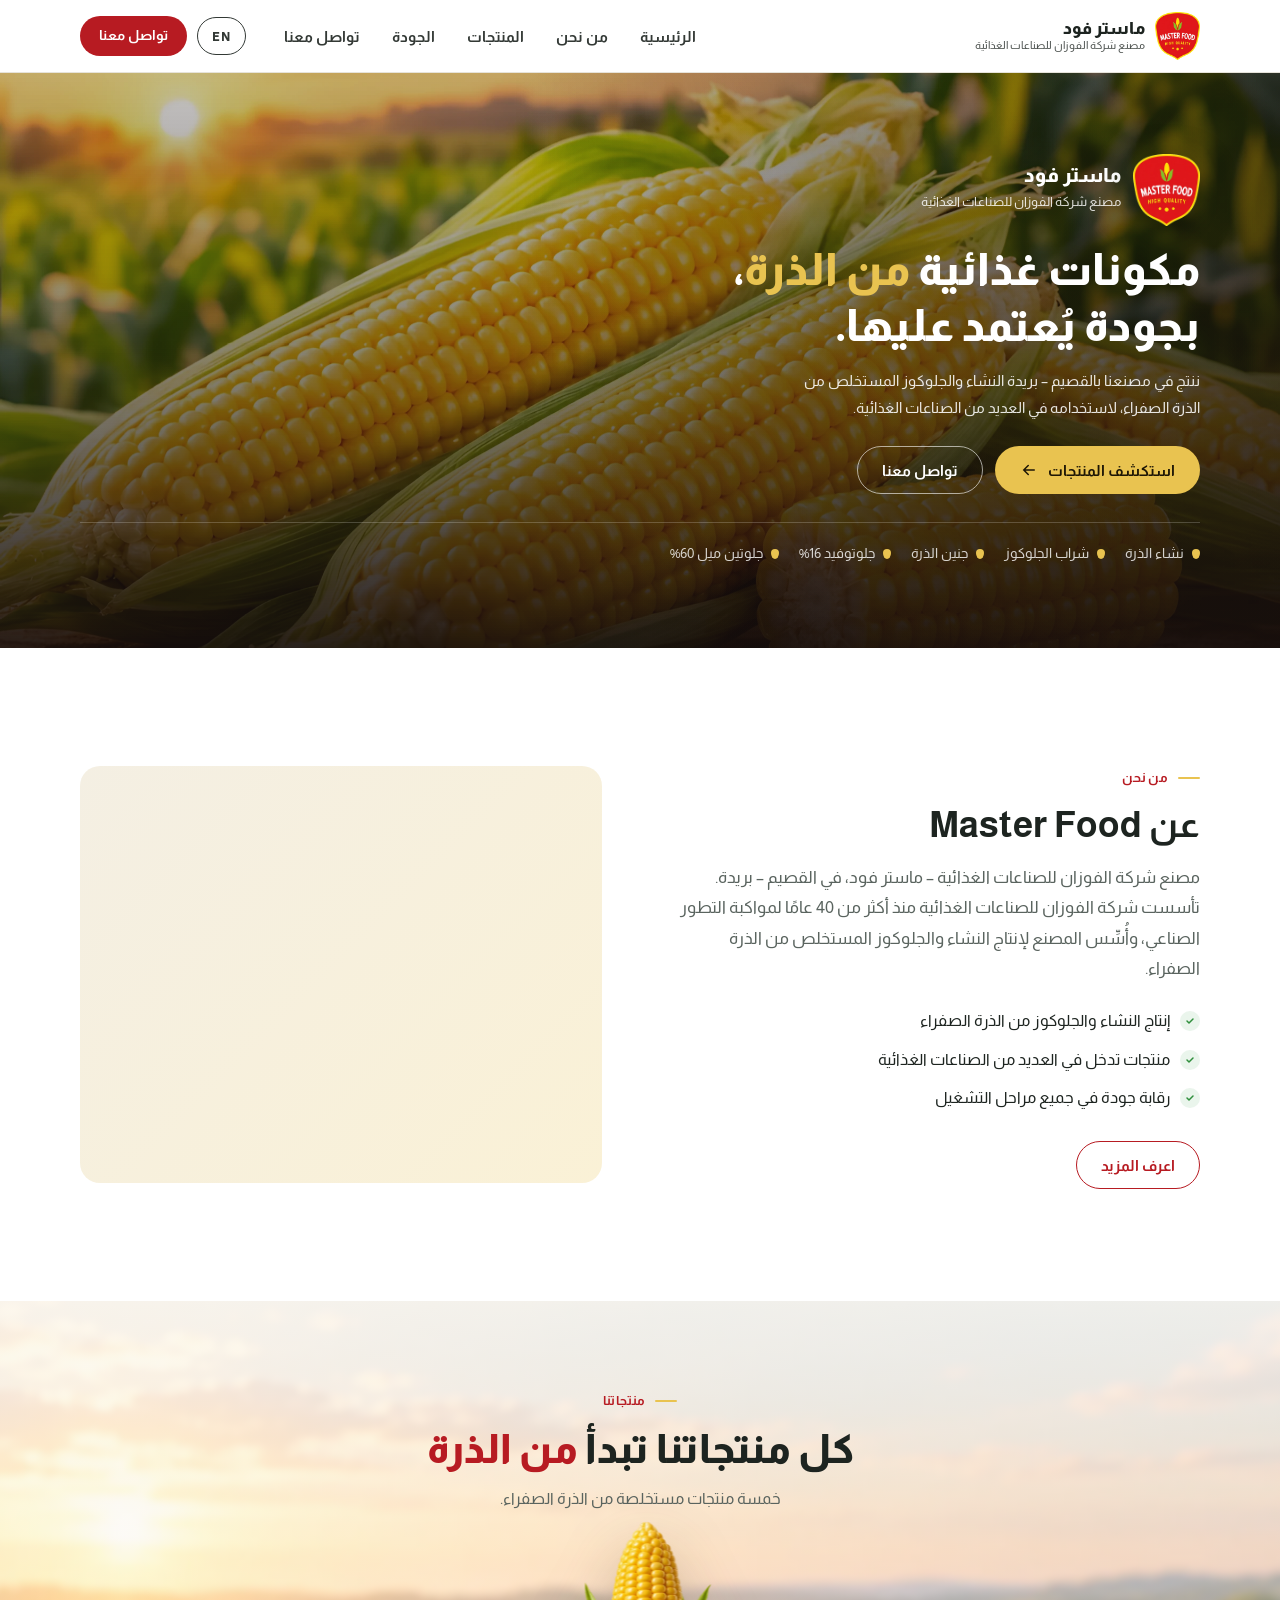
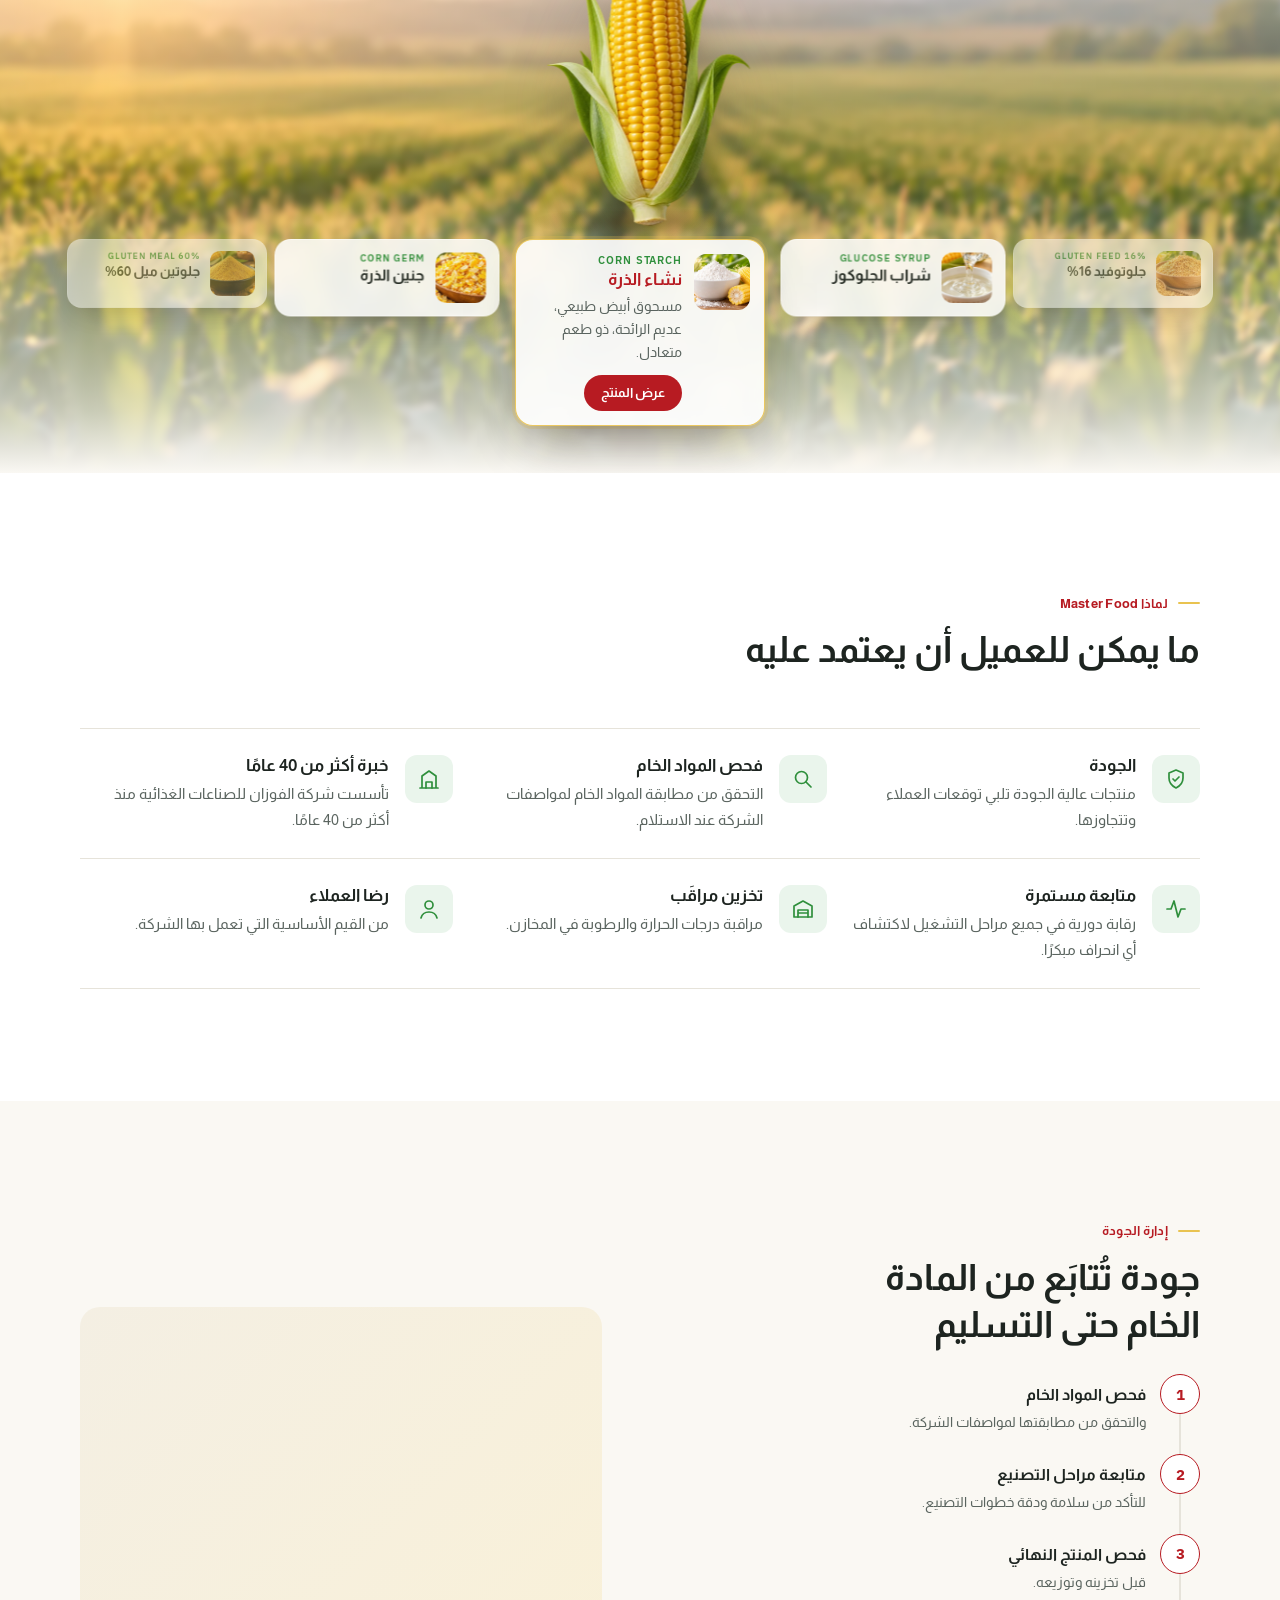
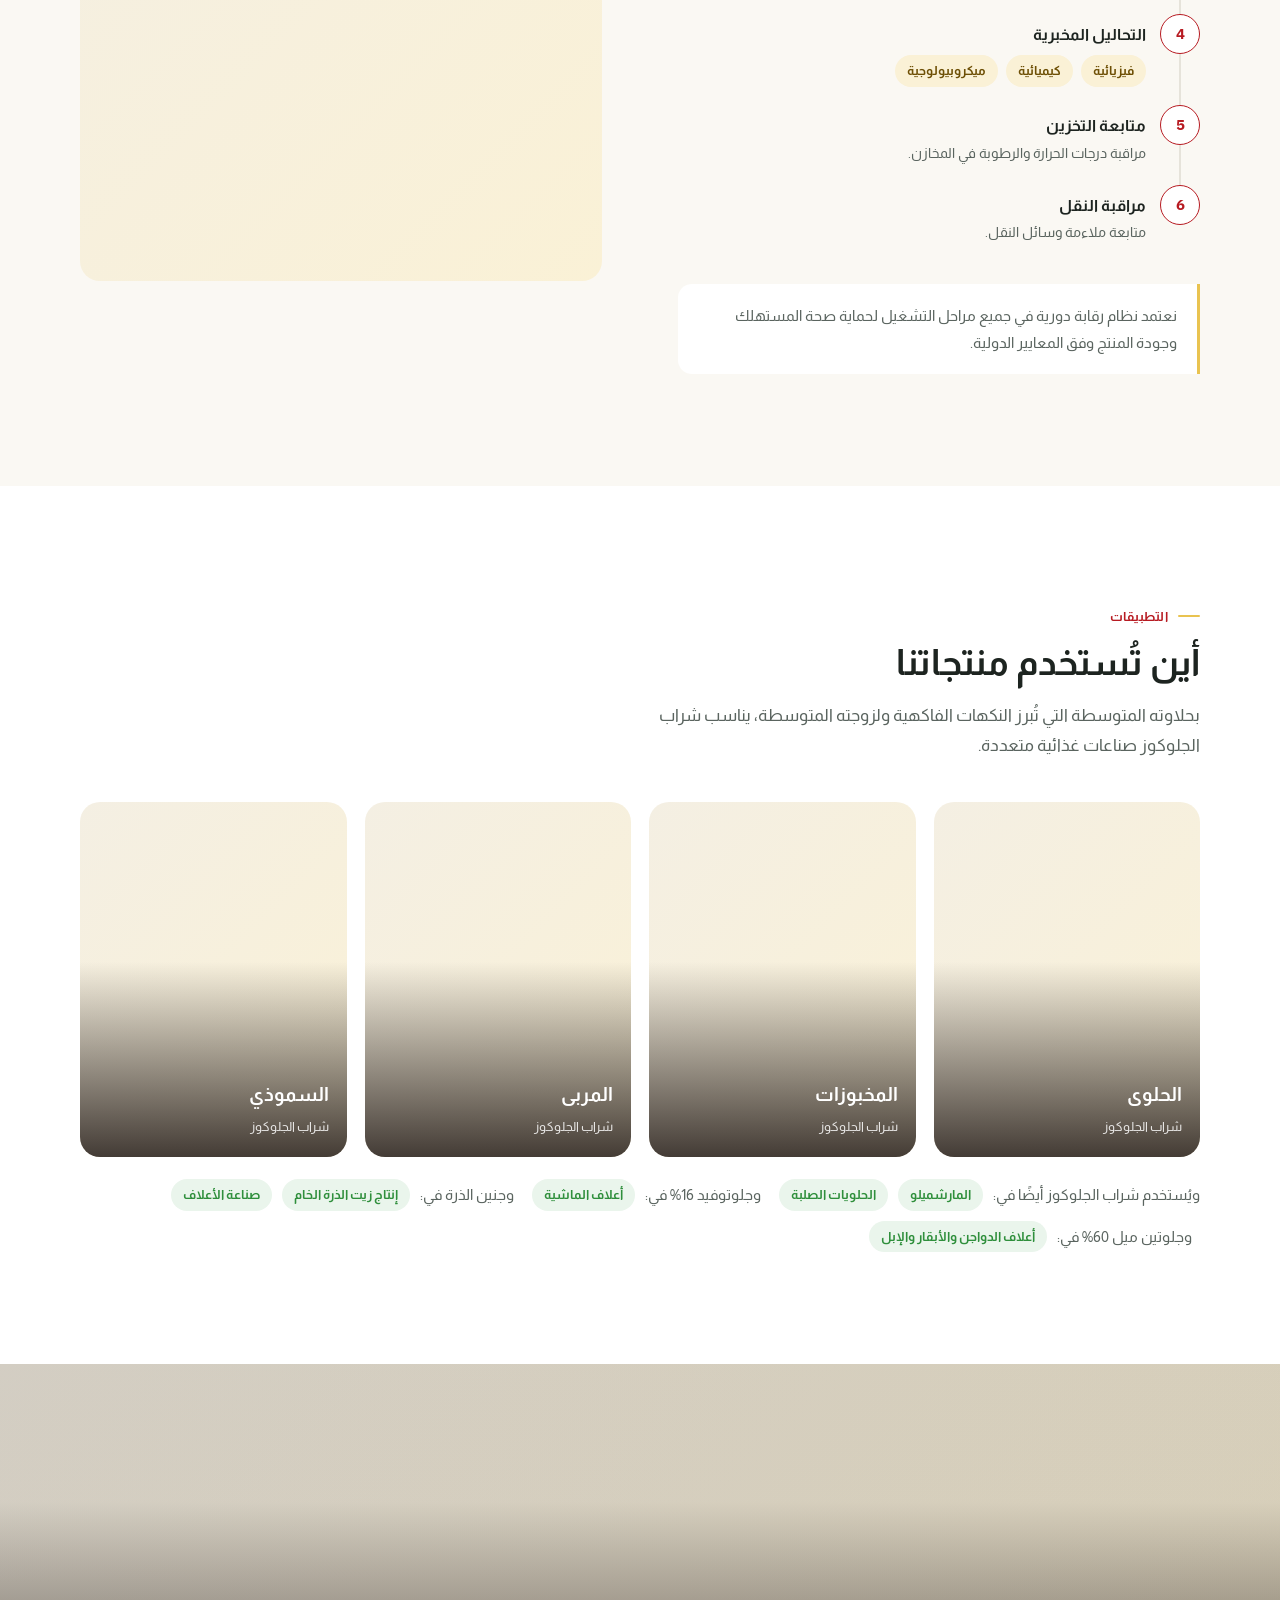
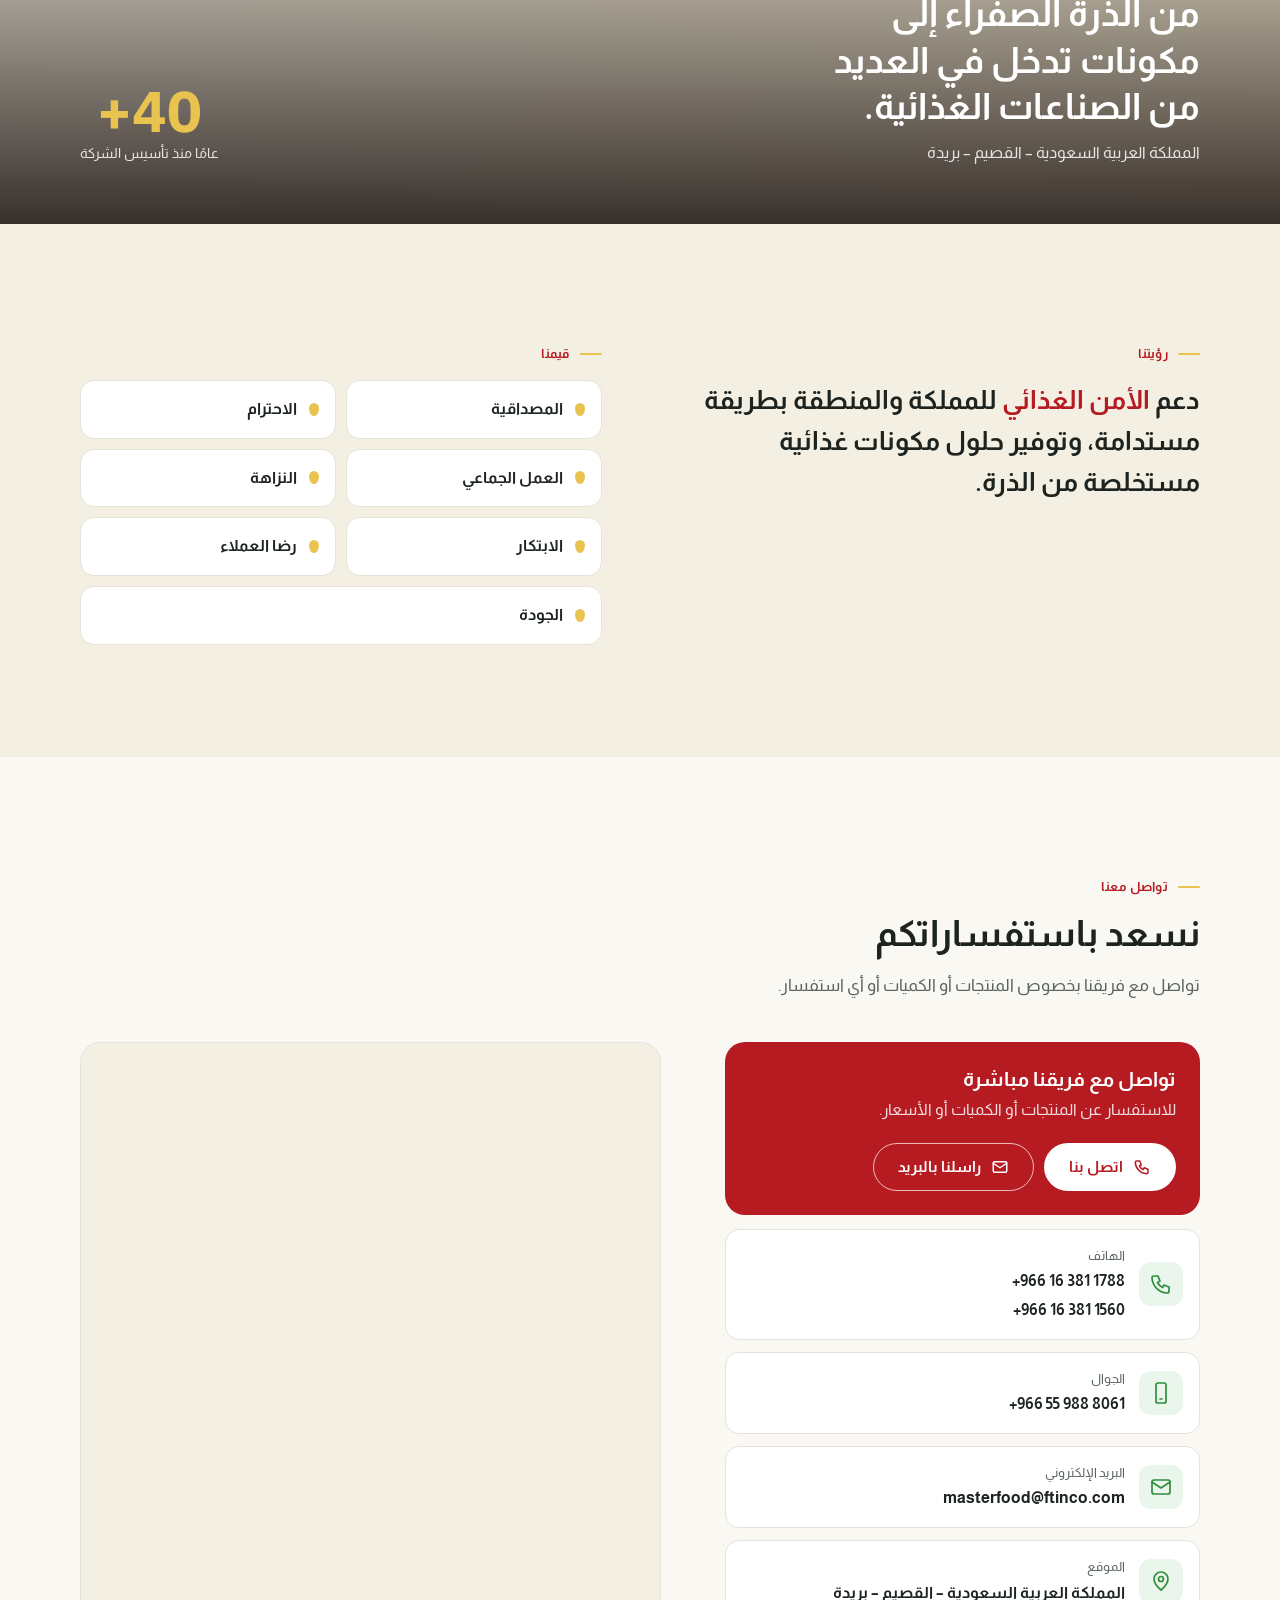
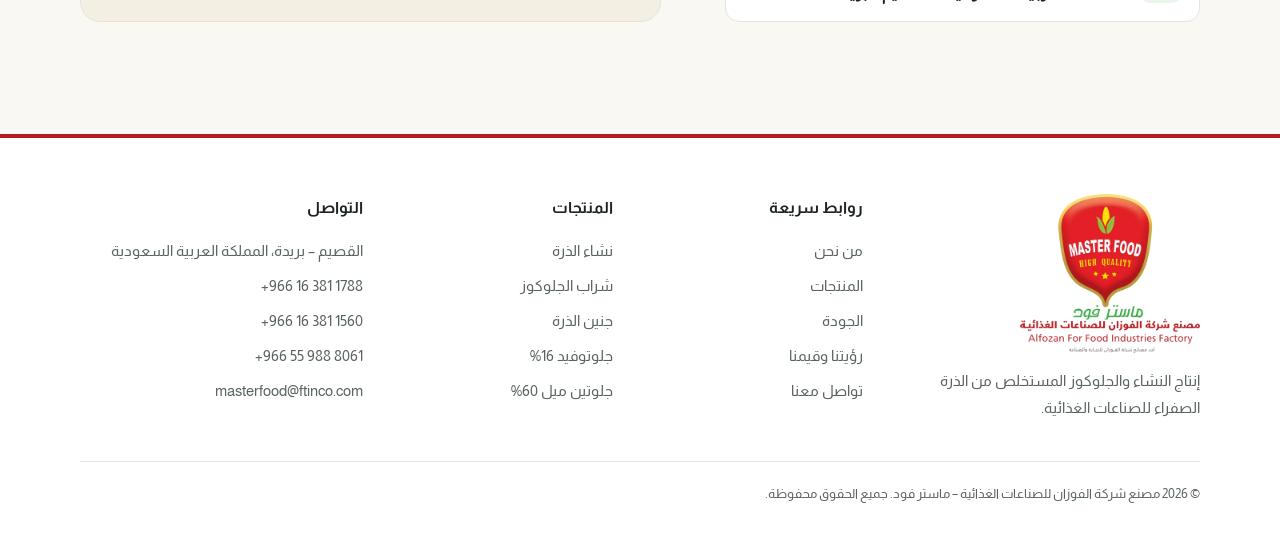
==== commit 5ee95179: "Remove drag hint text under the product showcase Co-Authored-By: Claude Opus 5.5 <noreply@anthropic." ====
--- a/index.html
+++ b/index.html
@@ -151,8 +151,6 @@
       </div>
     </article>
   </div>
-
-  <p class="orbit__hint" aria-hidden="true"><svg width="22" height="14" viewBox="0 0 22 14" fill="none" stroke="currentColor" stroke-width="1.6" stroke-linecap="round" stroke-linejoin="round"><path d="M1 7h20M5 3 1 7l4 4M17 3l4 4-4 4"/></svg><span class="ar">اسحب يمينًا أو يسارًا لاستكشاف المنتجات</span><span class="en">Drag left or right to explore the products</span></p>
   <p class="sr-only" id="orbit-live" aria-live="polite"></p>
 </section>
 
--- a/assets/css/styles.css
+++ b/assets/css/styles.css
@@ -85,8 +85,23 @@
 
 /* ---------- Header ---------- */
 /* Solid from the start and fixed to the top while scrolling */
-.hdr { position: fixed; top: 0; inset-inline: 0; z-index: 50; padding-top: env(safe-area-inset-top, 0px); background: var(--white); color: var(--ink); box-shadow: 0 1px 0 var(--line); transition: box-shadow .3s; }
-.hdr.is-solid { box-shadow: 0 6px 20px -10px rgba(30, 20, 15, .25); }
+/* Header: a full white bar at the top of the page; once you scroll it pops
+   down as a floating rounded bar and stays with you. */
+.hdr { position: fixed; top: 0; inset-inline: 0; z-index: 50; padding-top: env(safe-area-inset-top, 0px); background: var(--white); color: var(--ink); box-shadow: 0 1px 0 var(--line); }
+.hdr.is-solid {
+  top: calc(env(safe-area-inset-top, 0px) + 12px); inset-inline: 16px; max-width: 1240px; margin-inline: auto;
+  padding-top: 0; border-radius: 999px; box-shadow: 0 14px 34px -14px rgba(40, 20, 10, .35), 0 0 0 1px rgba(0, 0, 0, .05);
+  background: rgba(255, 255, 255, .94); -webkit-backdrop-filter: saturate(1.4) blur(12px); backdrop-filter: saturate(1.4) blur(12px);
+  animation: hdrPop .5s cubic-bezier(.2, .9, .3, 1.2) both;
+}
+.hdr.is-solid .hdr__in { height: 64px; padding-inline: 20px 12px; }
+@keyframes hdrPop { from { transform: translateY(-140%); opacity: 0; } to { transform: none; opacity: 1; } }
+@media (max-width: 960px) {
+  .hdr.is-solid { inset-inline: 10px; }
+  .hdr.is-solid .hdr__in { padding-inline: 14px 10px; }
+  .hdr.is-solid .nav { top: calc(100% + 8px); border-radius: 18px; border-top: 0; }
+}
+
 .hdr__in { height: var(--header-h); display: flex; align-items: center; gap: 24px; }
 .logo { display: inline-flex; align-items: center; gap: 10px; text-decoration: none; flex-shrink: 0; }
 .logo img { width: auto; height: 48px; }
@@ -119,27 +134,27 @@
 @media (min-width: 961px) { .nav .nav__cta { display: none; } }
 
 /* ---------- Hero (the one distinctive section) ---------- */
-.hero { position: relative; min-height: min(80vh, 760px); min-height: min(80svh, 760px); display: flex; align-items: flex-end; color: #fff; overflow: hidden; background: #2a1d17; isolation: isolate; }
+.hero { position: relative; min-height: clamp(460px, 64vh, 600px); min-height: clamp(460px, 64svh, 600px); display: flex; align-items: center; color: #fff; overflow: hidden; background: #2a1d17; isolation: isolate; }
 .hero__media { position: absolute; inset: 0; z-index: -2; }
-.hero__media img { width: 100%; height: 100%; object-fit: cover; animation: heroZoom 2.4s var(--ease) both; }
+.hero__media img { width: 100%; height: 100%; object-fit: cover; object-position: center 45%; animation: heroZoom 2.4s var(--ease) both; }
 .hero::before { content: ""; position: absolute; inset: 0; z-index: -1;
   background: linear-gradient(to top, rgba(22, 14, 12, .92) 0%, rgba(22, 14, 12, .55) 45%, rgba(22, 14, 12, .25) 100%); }
 html[dir="rtl"] .hero::after, html[dir="ltr"] .hero::after { content: ""; position: absolute; inset: 0; z-index: -1; pointer-events: none;
   background: linear-gradient(to left, rgba(22, 14, 12, .55), transparent 60%); }
 html[dir="ltr"] .hero::after { background: linear-gradient(to right, rgba(22, 14, 12, .55), transparent 60%); }
 .hero { margin-top: calc(var(--header-h) + env(safe-area-inset-top, 0px)); }
-.hero__in { padding-block: 48px clamp(48px, 8vh, 88px); }
-.hero__logo { display: inline-flex; align-items: center; gap: 12px; margin-bottom: 22px; }
-.hero__logo img { width: auto; height: 96px; filter: drop-shadow(0 8px 18px rgba(0,0,0,.35)); }
+.hero__in { padding-block: 40px; }
+.hero__logo { display: inline-flex; align-items: center; gap: 12px; margin-bottom: 16px; }
+.hero__logo img { width: auto; height: 72px; filter: drop-shadow(0 8px 18px rgba(0,0,0,.35)); }
 .hero__logo b { font-weight: 800; font-size: 1.25rem; line-height: 1.2; display: block; }
 .hero__logo b.en { font-family: var(--f-en); letter-spacing: .1em; font-size: 1.125rem; }
 html[lang="ar"] .hero__logo b.en, html[lang="en"] .hero__logo b.ar, html[lang="ar"] .logo b.en, html[lang="en"] .logo b.ar { display: none; }
 .hero__logo small { font-size: .8125rem; opacity: .85; }
-.hero h1 { font-size: clamp(2rem, 4.6vw, 3.4rem); font-weight: 800; line-height: 1.25; max-width: 18ch; }
+.hero h1 { font-size: clamp(1.75rem, 3.4vw, 2.75rem); font-weight: 800; line-height: 1.3; max-width: 20ch; }
 .hero h1 em { font-style: normal; color: var(--gold); }
-.hero p { margin-top: 16px; font-size: clamp(1rem, 1.4vw, 1.1875rem); max-width: 54ch; color: rgba(255,255,255,.88); }
-.hero__ctas { display: flex; gap: 12px; flex-wrap: wrap; margin-top: 30px; }
-.hero__tags { display: flex; gap: 20px; flex-wrap: wrap; margin-top: 40px; padding-top: 22px; border-top: 1px solid rgba(255,255,255,.2); font-size: .875rem; color: rgba(255,255,255,.8); }
+.hero p { margin-top: 12px; font-size: clamp(.95rem, 1.2vw, 1.0625rem); max-width: 52ch; color: rgba(255,255,255,.88); }
+.hero__ctas { display: flex; gap: 12px; flex-wrap: wrap; margin-top: 24px; }
+.hero__tags { display: flex; gap: 10px 20px; flex-wrap: wrap; margin-top: 28px; padding-top: 18px; border-top: 1px solid rgba(255,255,255,.2); font-size: .875rem; color: rgba(255,255,255,.8); }
 .hero__tags > span { display: inline-flex; align-items: center; gap: 8px; }
 .hero__tags > span::before { content: ""; width: 8px; height: 10px; border-radius: 50% 50% 50% 50% / 40% 40% 60% 60%; background: var(--gold); }
 /* Entrance: text fades in once */
@@ -152,8 +167,9 @@
 @keyframes rise { from { opacity: 0; transform: translateY(18px); } to { opacity: 1; transform: none; } }
 
 /* ---------- Products: interactive corn showcase ----------
-   Farm photo as a soft, far background; the corn cob stands in the middle;
-   product cards orbit around it and follow drag / swipe / arrows. */
+   Farm photo as a soft, far background; the corn cob stands in the middle and
+   the product cards sit in one aligned row under it. Drag / swipe slides the row;
+   the centre card is the active one. */
 .sr-only { position: absolute; width: 1px; height: 1px; overflow: hidden; clip: rect(0 0 0 0); white-space: nowrap; }
 .show { position: relative; padding-block: clamp(56px, 7vw, 88px) 40px; overflow: hidden; isolation: isolate; background: var(--cream); }
 .show__bg { position: absolute; inset: 0; z-index: -1; }
@@ -166,21 +182,21 @@
 .show__head p { color: var(--ink-2); }
 .show__ctas { display: flex; gap: 10px; flex-wrap: wrap; justify-content: center; margin-top: 4px; }
 
-.orbit { position: relative; height: clamp(440px, 36vw, 500px); max-width: 1100px; margin: 8px auto 0; touch-action: pan-y; user-select: none; -webkit-user-select: none; cursor: grab; outline: none; }
+.orbit { position: relative; height: clamp(500px, 40vw, 560px); max-width: 1100px; margin: 8px auto 0; touch-action: pan-y; user-select: none; -webkit-user-select: none; cursor: grab; outline: none; }
 .orbit.is-dragging { cursor: grabbing; }
 .orbit:focus-visible { outline: 2px solid var(--gold); outline-offset: 4px; border-radius: 24px; }
-.orbit__corn { position: absolute; left: 50%; top: 2%; height: 86%; width: auto; transform: translateX(-50%); z-index: 20; pointer-events: none; filter: drop-shadow(0 26px 30px rgba(70, 50, 10, .28)); animation: cornIn 1s var(--ease) both; }
-.orbit__shadow { position: absolute; left: 50%; bottom: 4%; width: 300px; height: 40px; transform: translateX(-50%); border-radius: 50%; background: radial-gradient(closest-side, rgba(60, 40, 10, .35), transparent); z-index: 1; }
+.orbit__corn { position: absolute; left: 50%; top: 0; height: 60%; width: auto; transform: translateX(-50%); z-index: 20; pointer-events: none; filter: drop-shadow(0 26px 30px rgba(70, 50, 10, .28)); animation: cornIn 1s var(--ease) both; }
+.orbit__shadow { position: absolute; left: 50%; top: calc(60% - 22px); width: 220px; height: 30px; transform: translateX(-50%); border-radius: 50%; background: radial-gradient(closest-side, rgba(60, 40, 10, .35), transparent); z-index: 1; }
 @keyframes cornIn { from { opacity: 0; transform: translateX(-50%) translateY(24px) scale(.96); } }
 
 .ocard {
-  position: absolute; left: 50%; top: 50%; width: 250px;
+  position: absolute; left: 50%; top: 62%; width: 250px; transform-origin: 50% 0;
   display: grid; grid-template-columns: 56px 1fr; gap: 12px; align-items: start;
   padding: 14px; border-radius: 18px;
   background: rgba(255, 255, 255, .9); border: 1px solid rgba(255, 255, 255, .8);
   box-shadow: 0 16px 36px -18px rgba(40, 25, 10, .45);
   -webkit-backdrop-filter: blur(10px); backdrop-filter: blur(10px);
-  transform: translate(-50%, -50%); will-change: transform, opacity; cursor: pointer;
+  transform: translateX(-50%); will-change: transform, opacity; cursor: pointer;
   transition: box-shadow .3s, border-color .3s;
 }
 .ocard > * { min-width: 0; }
@@ -193,23 +209,22 @@
 .ocard.is-active .btn { display: inline-flex; margin-top: 10px; min-height: 36px; padding: 0 16px; font-size: .8125rem; }
 .ocard.is-active h3 { color: var(--red); }
 
-.orbit__hint { display: flex; align-items: center; justify-content: center; gap: 8px; text-align: center; font-size: .875rem; color: var(--ink-2); margin-top: 14px; }
 
 /* Without JS: simple list under the corn */
 html:not(.js) .orbit { height: auto; display: flex; flex-wrap: wrap; gap: 12px; justify-content: center; padding-top: 520px; }
 html:not(.js) .ocard { position: static; transform: none; }
-html:not(.js) .orbit__hint { display: none; }
 
 @media (max-width: 700px) {
-  .orbit { height: 520px; }
-  .orbit__corn { top: 2%; height: 60%; }
-  .orbit__shadow { width: 180px; bottom: 36%; }
+  .orbit { height: 470px; }
+  .orbit__corn { top: 0; height: 56%; }
+  .orbit__shadow { width: 150px; top: calc(56% - 18px); }
+  .ocard { top: 58%; }
   /* Side cards shrink to round product thumbnails; the active card opens below the corn */
   .ocard:not(.is-active) { width: auto; display: block; padding: 4px; border-radius: 50%; }
   .ocard:not(.is-active) .ocard__text { display: none; }
   .ocard:not(.is-active) .ocard__thumb { width: 54px; height: 54px; border-radius: 50%; }
-  .ocard.is-active { width: min(290px, 86vw); grid-template-columns: 48px 1fr; padding: 12px; }
-  .ocard.is-active .ocard__thumb { width: 48px; height: 48px; }
+  .ocard.is-active { width: min(236px, 62vw); grid-template-columns: 40px 1fr; gap: 10px; padding: 12px; }
+  .ocard.is-active .ocard__thumb { width: 40px; height: 40px; }
   .ocard.is-active p { font-size: .8125rem; }
 }
 @keyframes rise { from { opacity: 0; transform: translateY(18px); } to { opacity: 1; transform: none; } }
@@ -379,3 +394,5 @@
   *, *::before, *::after { animation: none !important; transition: none !important; }
   .js .rv:not(.in) { opacity: 1; transform: none; }
 }
+
+@media (max-width: 600px) { .hero__tags { display: none; } }
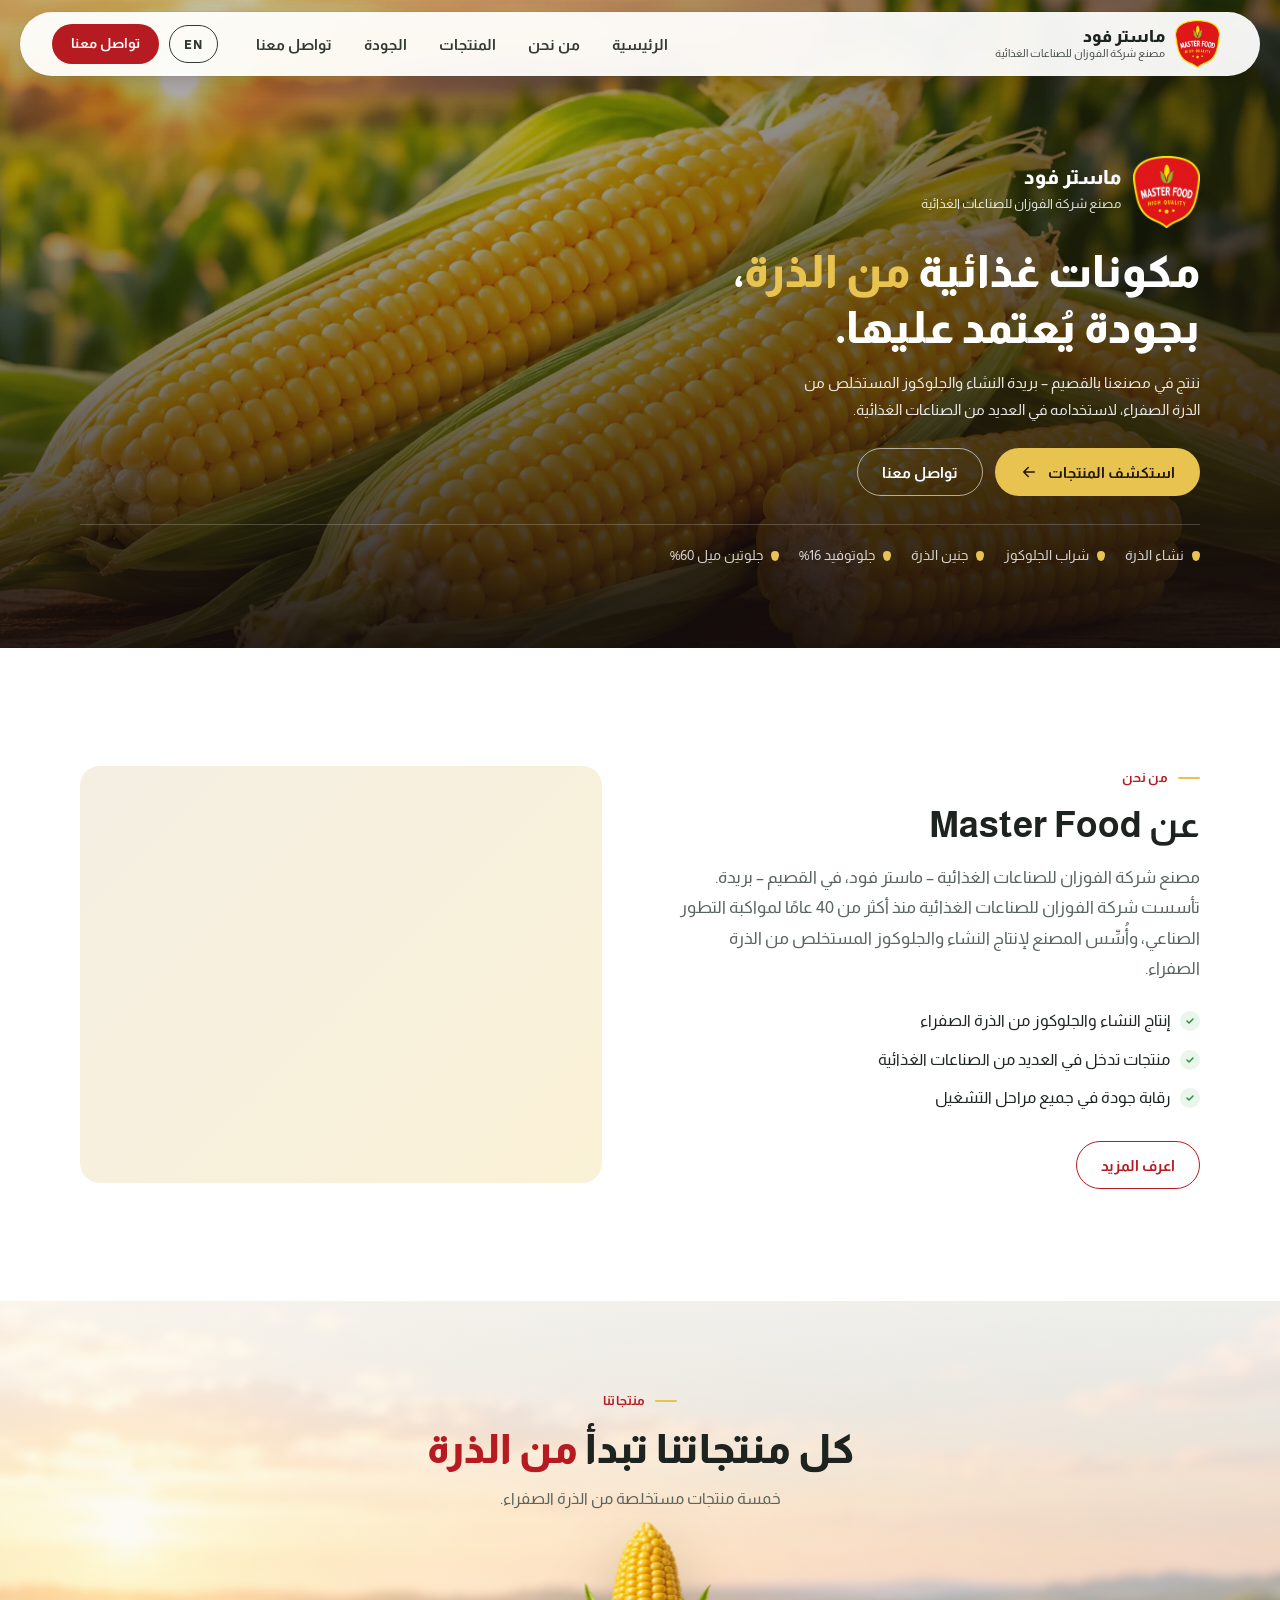
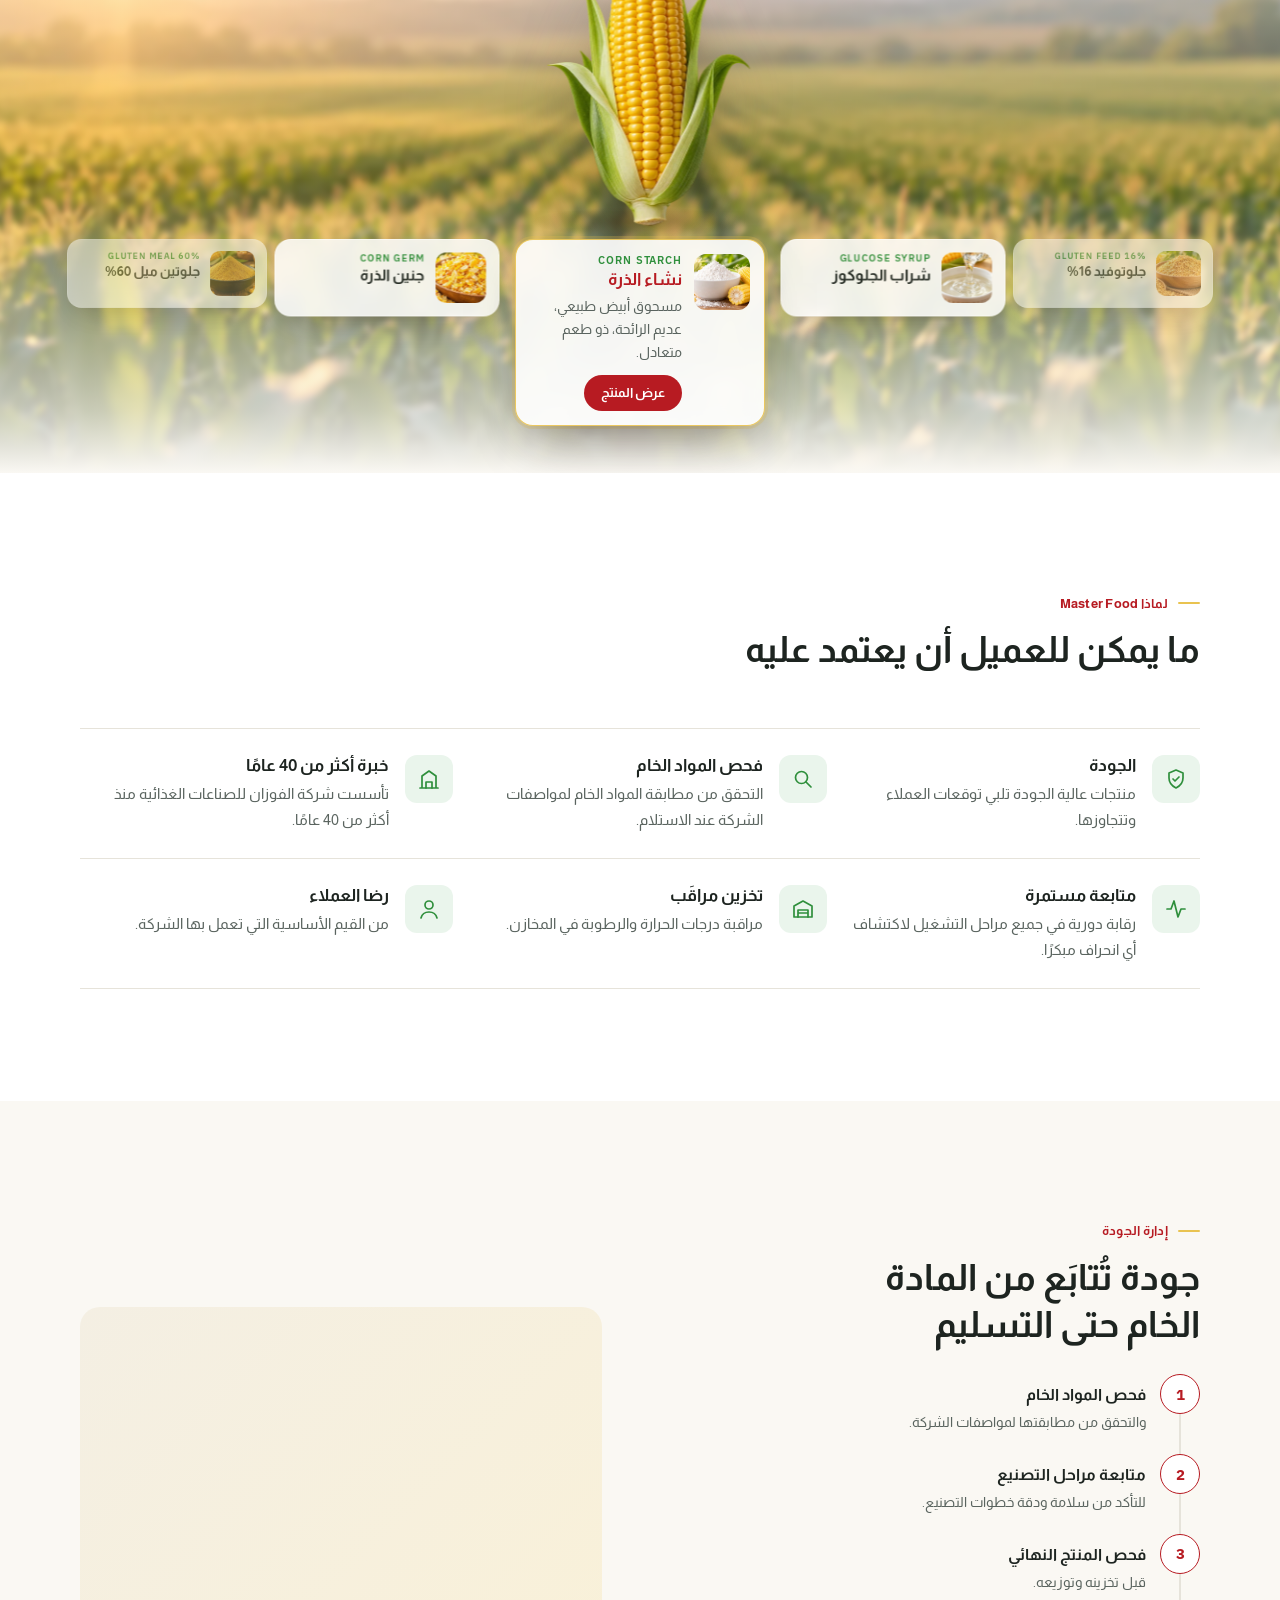
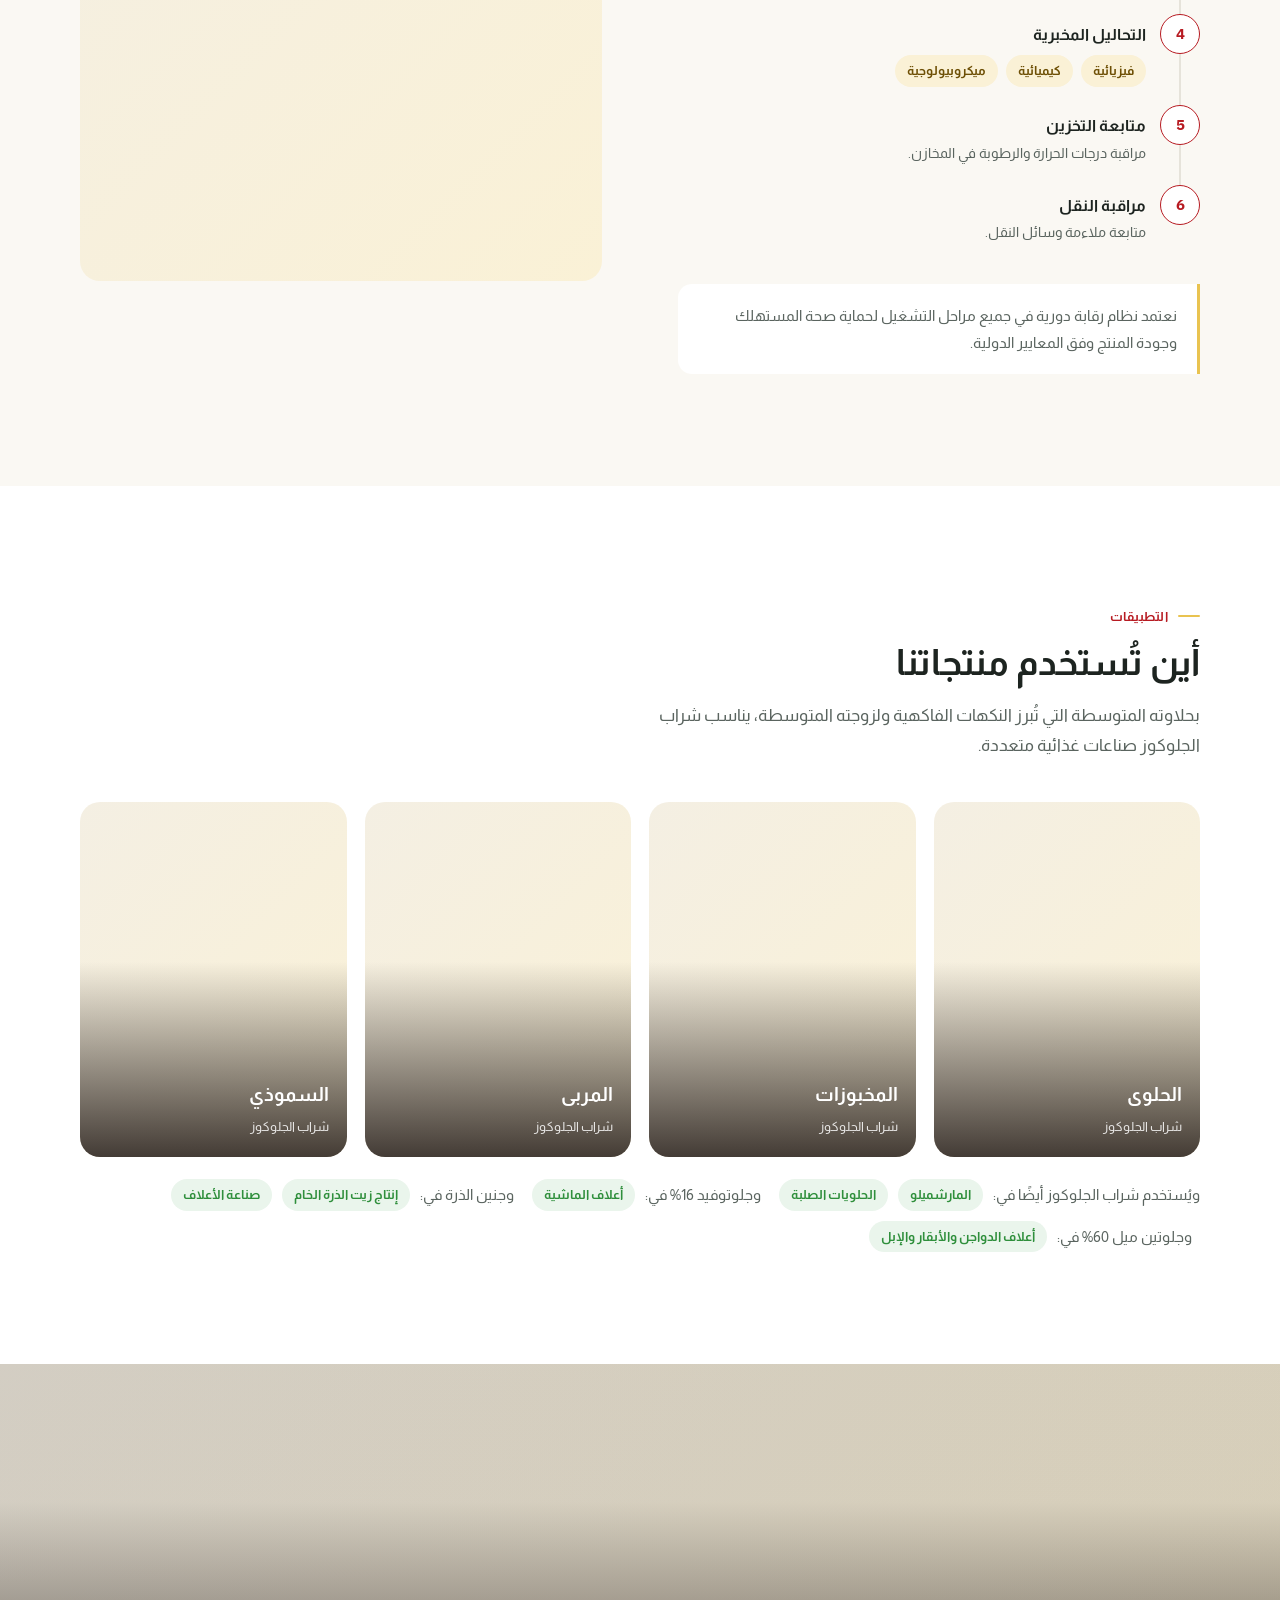
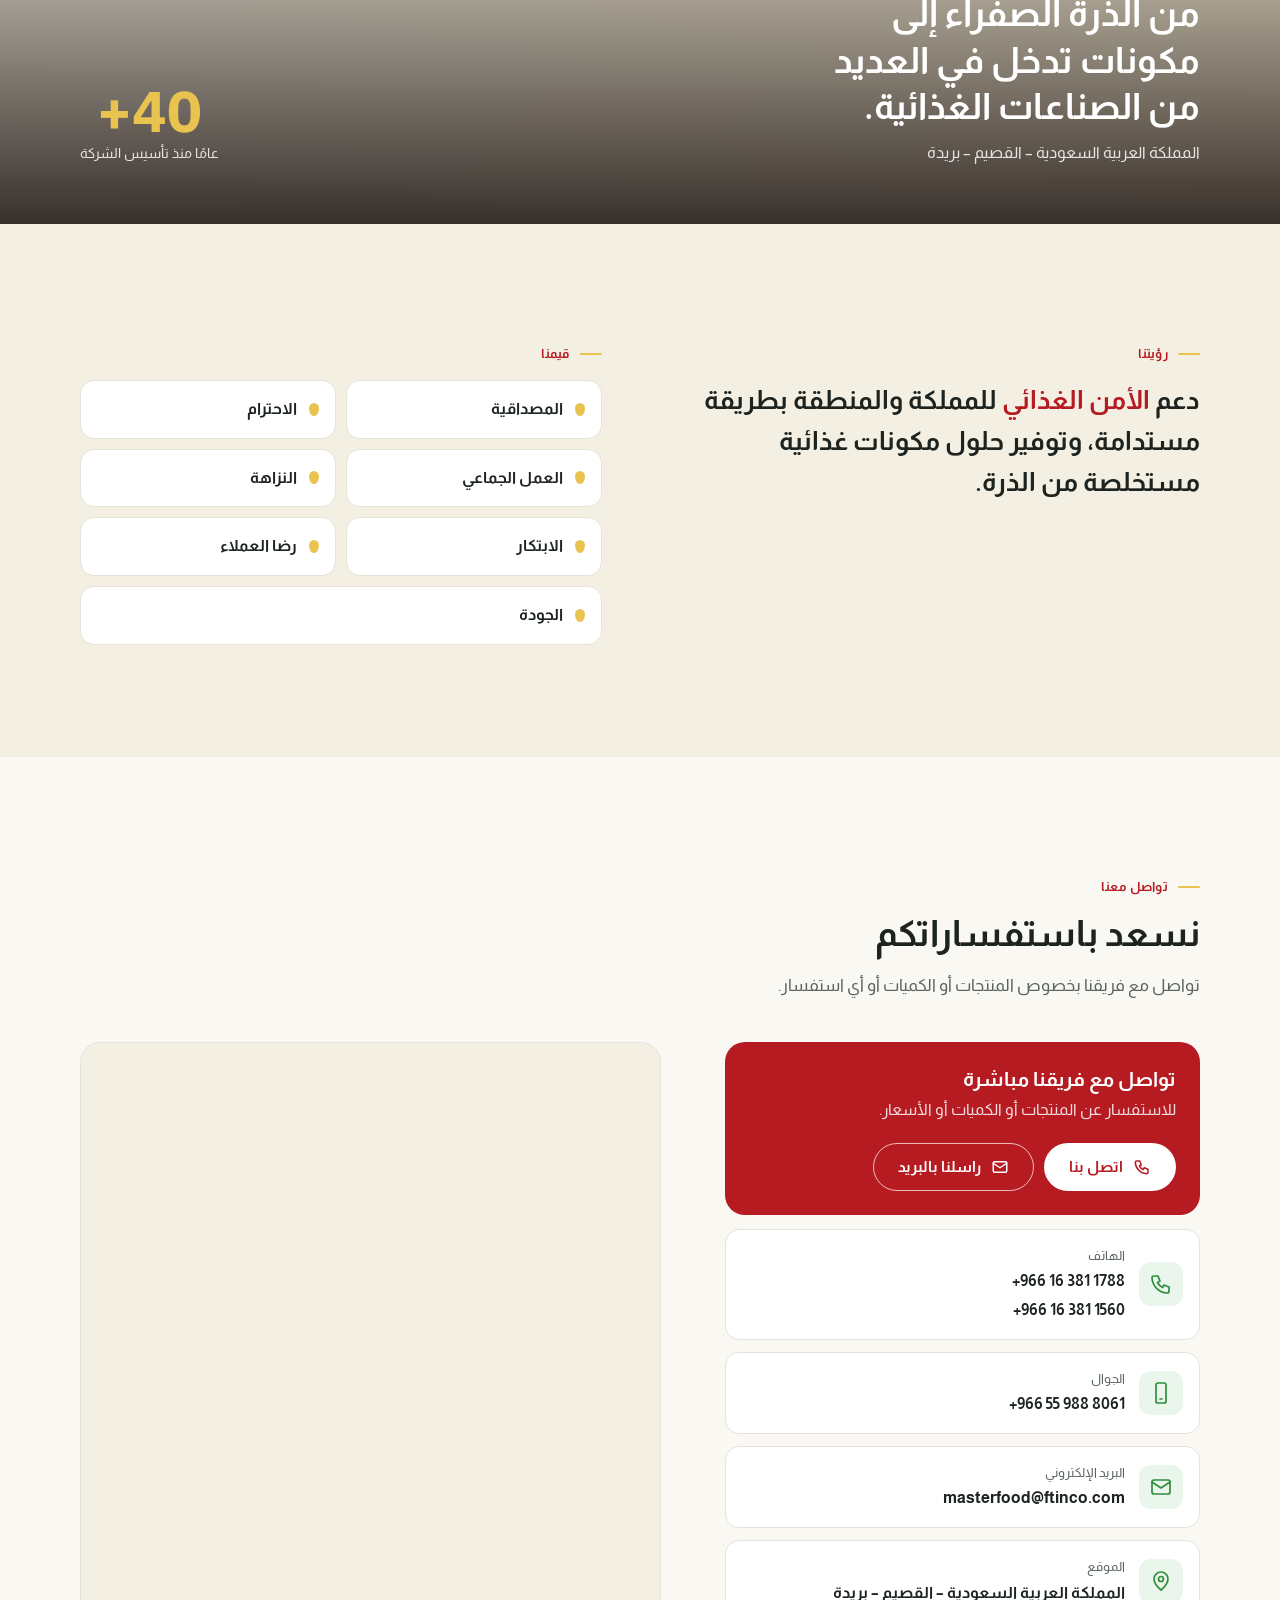
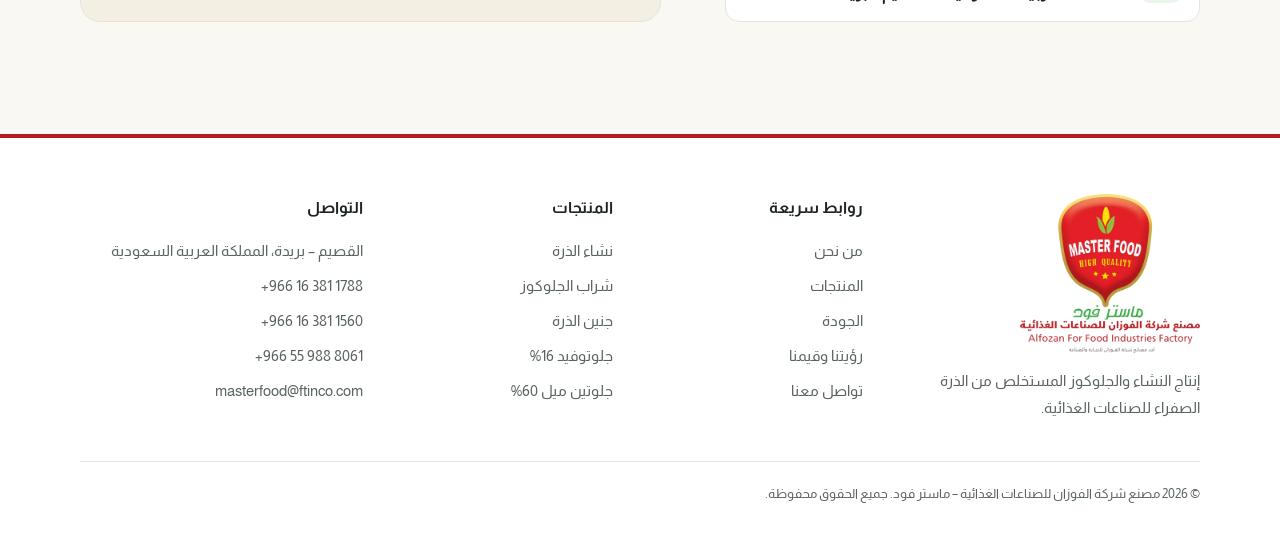
==== commit 50e68065: "Version CSS and JS links so browsers load the latest files Co-Authored-By: Claude Opus 5.5 <noreply@" ====
--- a/index.html
+++ b/index.html
@@ -12,7 +12,7 @@
 <link rel="preconnect" href="https://fonts.gstatic.com" crossorigin>
 <link rel="stylesheet" href="https://fonts.googleapis.com/css2?family=Almarai:wght@400;700;800&family=IBM+Plex+Sans:wght@400;500;700&display=swap">
 <link rel="preload" as="image" href="assets/img/corn-hero.webp" imagesrcset="assets/img/corn-hero-1200.webp 1200w, assets/img/corn-hero.webp 2400w" imagesizes="100vw">
-<link rel="stylesheet" href="assets/css/styles.css">
+<link rel="stylesheet" href="assets/css/styles.css?v=ed8dbee">
 <script>document.documentElement.classList.add('js');try{if(localStorage.getItem('mf-lang')==='en'){document.documentElement.lang='en';document.documentElement.dir='ltr';}}catch(e){}</script>
 </head>
 <body>
@@ -349,6 +349,6 @@
   </div>
 </div>
 
-<script src="assets/js/main.js" defer></script>
+<script src="assets/js/main.js?v=ed8dbee" defer></script>
 </body>
 </html>
--- a/assets/css/styles.css
+++ b/assets/css/styles.css
@@ -38,7 +38,7 @@
 
 /* ---------- Base ---------- */
 *, *::before, *::after { box-sizing: border-box; }
-html { scroll-behavior: smooth; scroll-padding-top: calc(var(--header-h) + 8px); -webkit-text-size-adjust: 100%; }
+html { scroll-behavior: smooth; scroll-padding-top: 96px; -webkit-text-size-adjust: 100%; }
 body { margin: 0; background: var(--paper); color: var(--ink); font: 400 1rem/1.8 var(--f-ar); -webkit-font-smoothing: antialiased; overflow-x: hidden; }
 html[lang="en"] body { font-family: var(--f-en); line-height: 1.7; }
 img { max-width: 100%; display: block; }
@@ -84,22 +84,23 @@
 html[dir="rtl"] .btn .flip { transform: scaleX(-1); }
 
 /* ---------- Header ---------- */
-/* Solid from the start and fixed to the top while scrolling */
-/* Header: a full white bar at the top of the page; once you scroll it pops
-   down as a floating rounded bar and stays with you. */
-.hdr { position: fixed; top: 0; inset-inline: 0; z-index: 50; padding-top: env(safe-area-inset-top, 0px); background: var(--white); color: var(--ink); box-shadow: 0 1px 0 var(--line); }
-.hdr.is-solid {
-  top: calc(env(safe-area-inset-top, 0px) + 12px); inset-inline: 16px; max-width: 1240px; margin-inline: auto;
-  padding-top: 0; border-radius: 999px; box-shadow: 0 14px 34px -14px rgba(40, 20, 10, .35), 0 0 0 1px rgba(0, 0, 0, .05);
+/* Header: one floating rounded bar, from the top of the page and while scrolling.
+   It pops down once when the page loads. */
+.hdr {
+  position: fixed; z-index: 50; top: calc(env(safe-area-inset-top, 0px) + 12px); inset-inline: 16px;
+  max-width: 1240px; margin-inline: auto; border-radius: 999px; color: var(--ink);
   background: rgba(255, 255, 255, .94); -webkit-backdrop-filter: saturate(1.4) blur(12px); backdrop-filter: saturate(1.4) blur(12px);
-  animation: hdrPop .5s cubic-bezier(.2, .9, .3, 1.2) both;
-}
-.hdr.is-solid .hdr__in { height: 64px; padding-inline: 20px 12px; }
+  box-shadow: 0 14px 34px -14px rgba(40, 20, 10, .35), 0 0 0 1px rgba(0, 0, 0, .05);
+  animation: hdrPop .6s cubic-bezier(.2, .9, .3, 1.2) both; transition: box-shadow .3s;
+}
+.hdr.is-solid { box-shadow: 0 18px 40px -16px rgba(40, 20, 10, .45), 0 0 0 1px rgba(0, 0, 0, .06); }
+.hdr .hdr__in { height: 64px; padding-inline: 20px 12px; }
 @keyframes hdrPop { from { transform: translateY(-140%); opacity: 0; } to { transform: none; opacity: 1; } }
 @media (max-width: 960px) {
-  .hdr.is-solid { inset-inline: 10px; }
-  .hdr.is-solid .hdr__in { padding-inline: 14px 10px; }
-  .hdr.is-solid .nav { top: calc(100% + 8px); border-radius: 18px; border-top: 0; }
+  .hdr { inset-inline: 10px; }
+  .hdr .hdr__in { padding-inline: 14px; }
+  .nav .nav__cta a { border-radius: 999px; border-bottom: 0; text-align: center; color: #fff; }
+  .hdr .nav { top: calc(100% + 8px); border-radius: 18px; border-top: 0; }
 }
 
 .hdr__in { height: var(--header-h); display: flex; align-items: center; gap: 24px; }
@@ -134,7 +135,7 @@
 @media (min-width: 961px) { .nav .nav__cta { display: none; } }
 
 /* ---------- Hero (the one distinctive section) ---------- */
-.hero { position: relative; min-height: clamp(460px, 64vh, 600px); min-height: clamp(460px, 64svh, 600px); display: flex; align-items: center; color: #fff; overflow: hidden; background: #2a1d17; isolation: isolate; }
+.hero { position: relative; min-height: clamp(540px, 72vh, 680px); min-height: clamp(540px, 72svh, 680px); display: flex; align-items: center; color: #fff; overflow: hidden; background: #2a1d17; isolation: isolate; }
 .hero__media { position: absolute; inset: 0; z-index: -2; }
 .hero__media img { width: 100%; height: 100%; object-fit: cover; object-position: center 45%; animation: heroZoom 2.4s var(--ease) both; }
 .hero::before { content: ""; position: absolute; inset: 0; z-index: -1;
@@ -142,8 +143,7 @@
 html[dir="rtl"] .hero::after, html[dir="ltr"] .hero::after { content: ""; position: absolute; inset: 0; z-index: -1; pointer-events: none;
   background: linear-gradient(to left, rgba(22, 14, 12, .55), transparent 60%); }
 html[dir="ltr"] .hero::after { background: linear-gradient(to right, rgba(22, 14, 12, .55), transparent 60%); }
-.hero { margin-top: calc(var(--header-h) + env(safe-area-inset-top, 0px)); }
-.hero__in { padding-block: 40px; }
+.hero__in { padding-block: calc(env(safe-area-inset-top, 0px) + 116px) 40px; }
 .hero__logo { display: inline-flex; align-items: center; gap: 12px; margin-bottom: 16px; }
 .hero__logo img { width: auto; height: 72px; filter: drop-shadow(0 8px 18px rgba(0,0,0,.35)); }
 .hero__logo b { font-weight: 800; font-size: 1.25rem; line-height: 1.2; display: block; }
@@ -396,3 +396,4 @@
 }
 
 @media (max-width: 600px) { .hero__tags { display: none; } }
+@media (max-width: 440px) { .hdr .logo small { display: none; } .hdr .logo img { height: 42px; } }
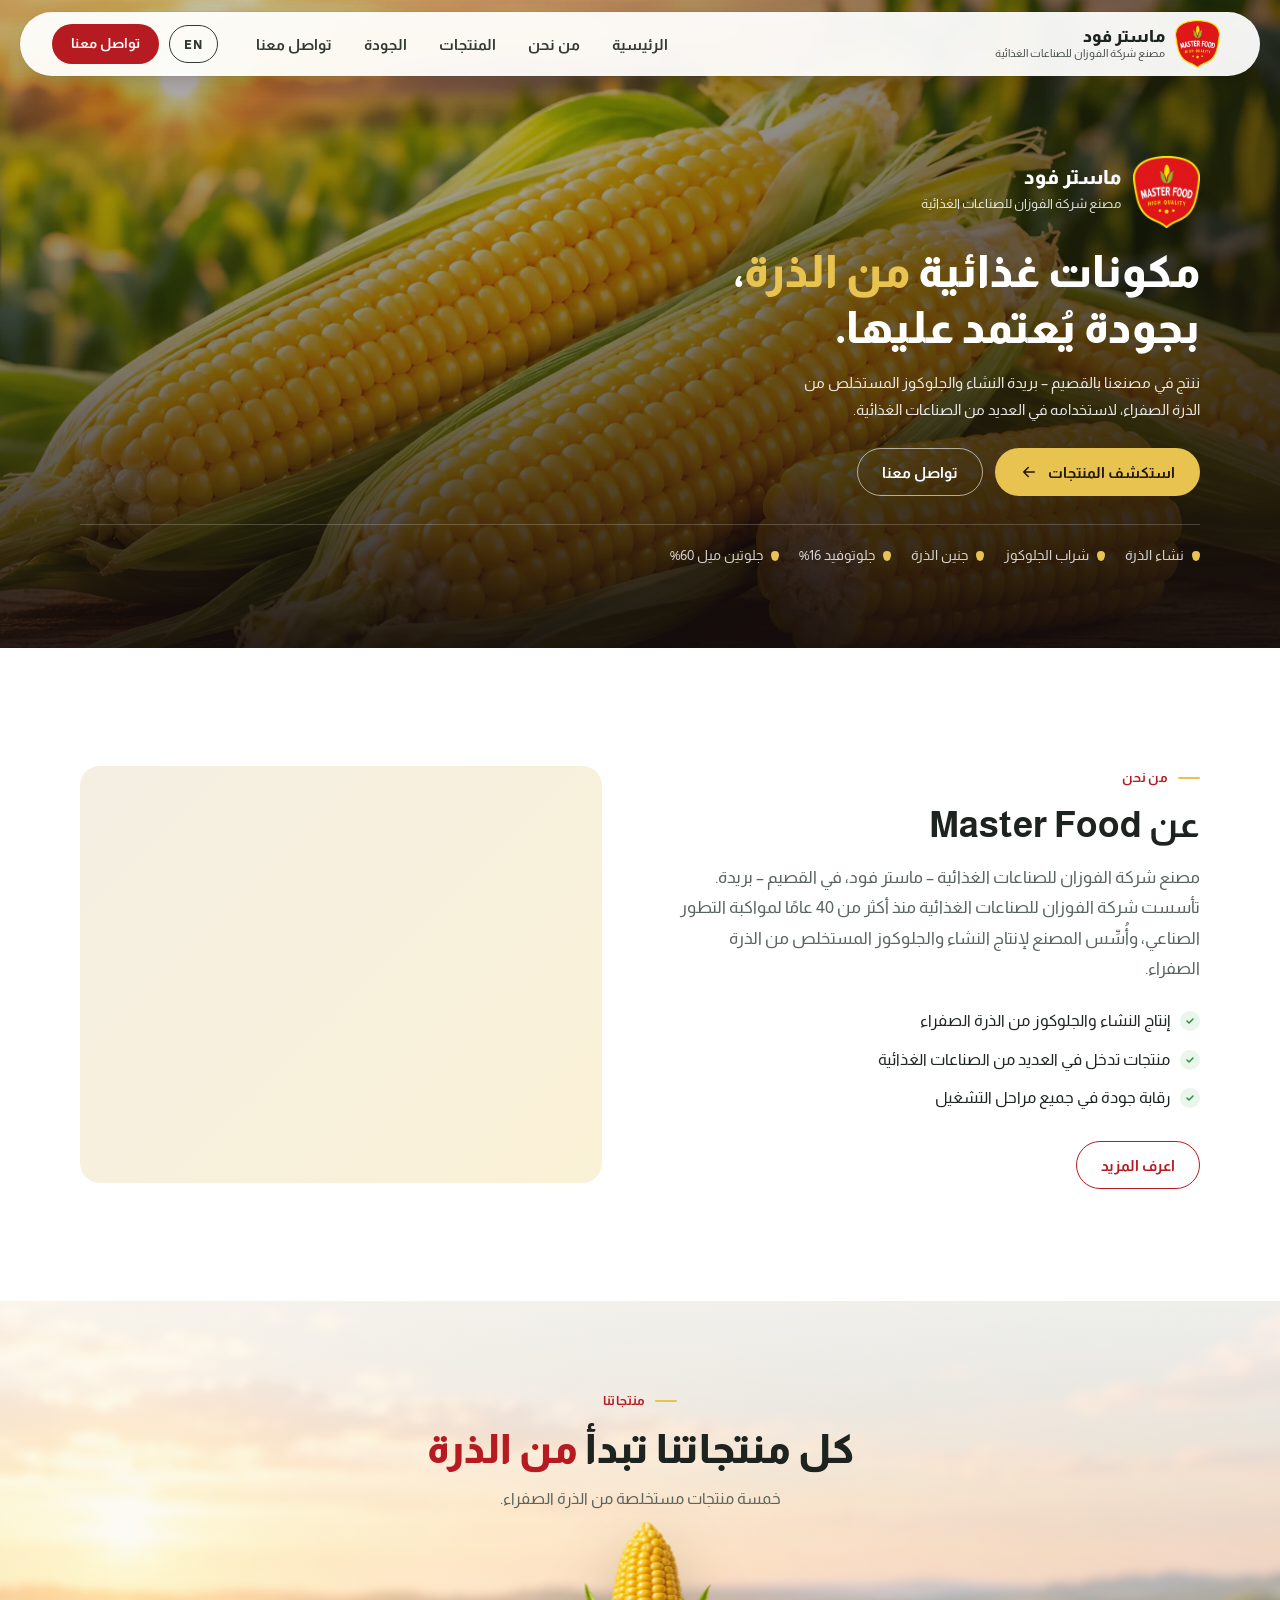
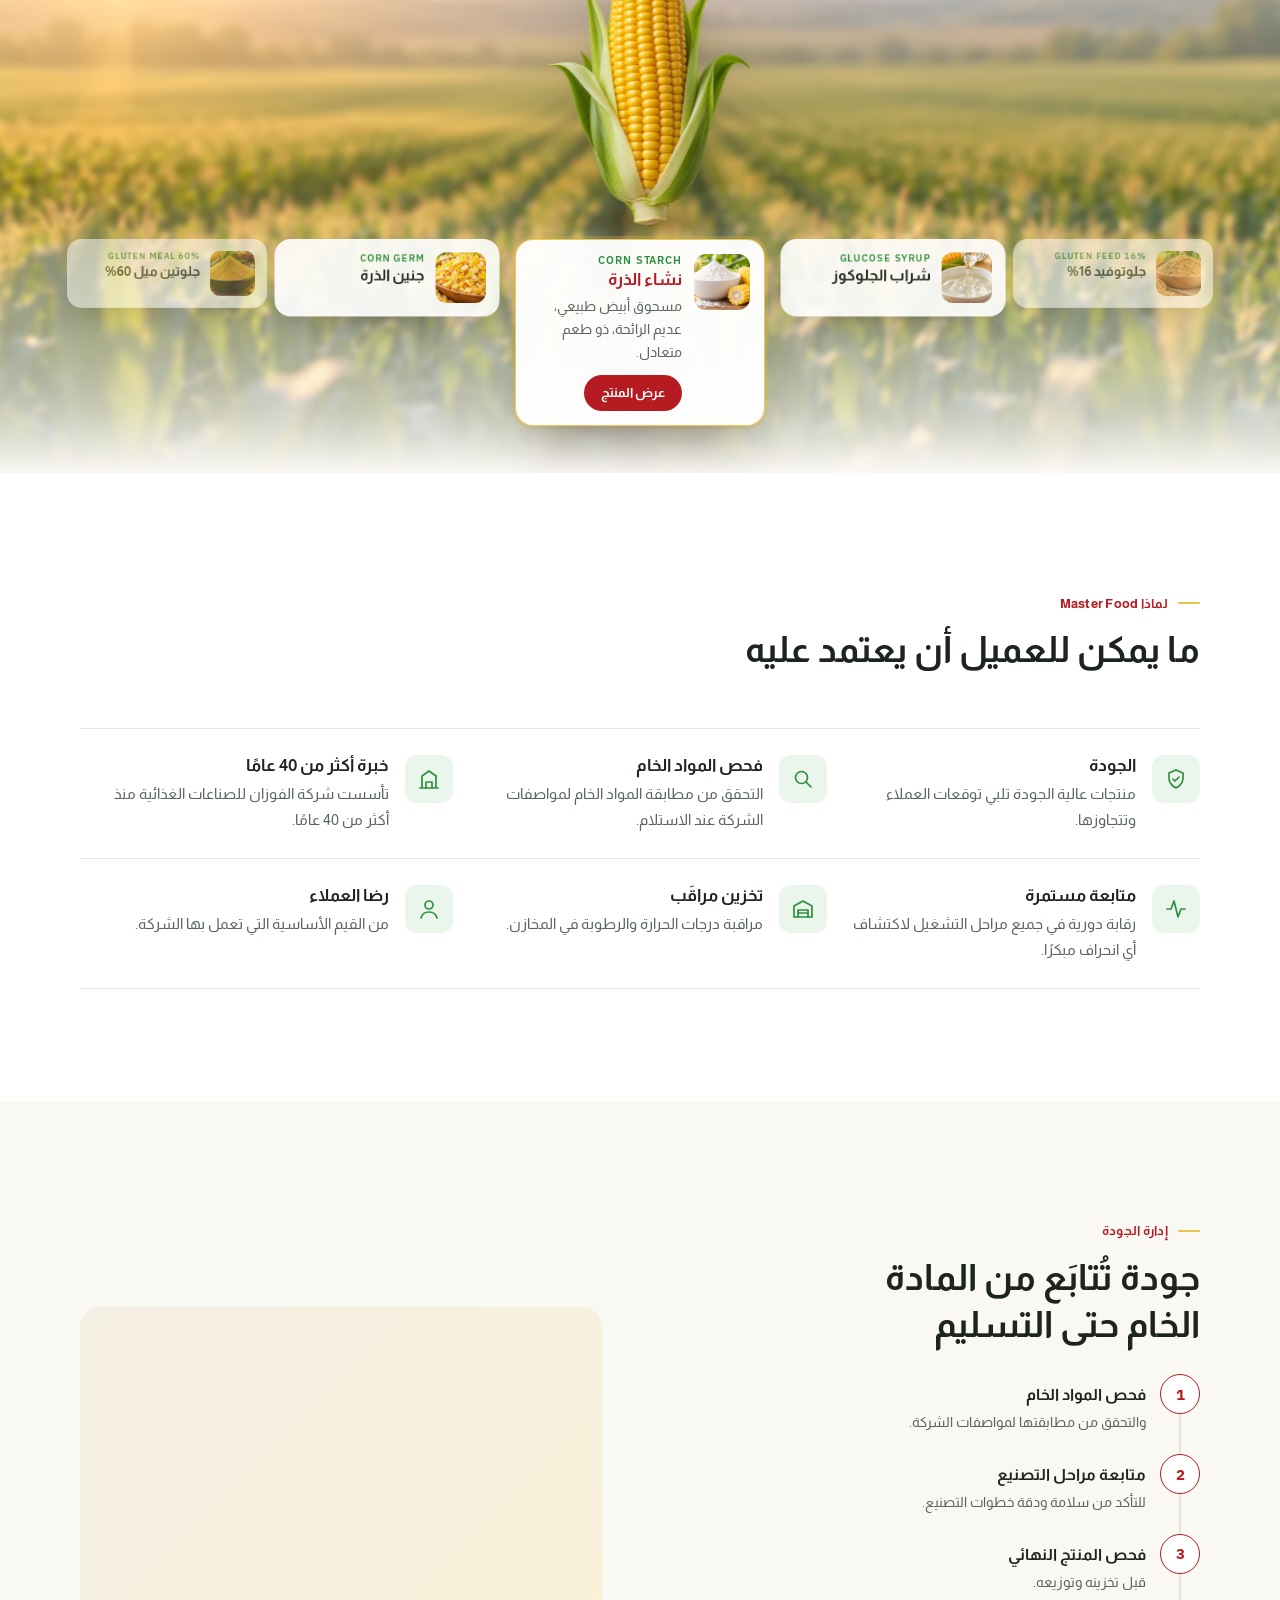
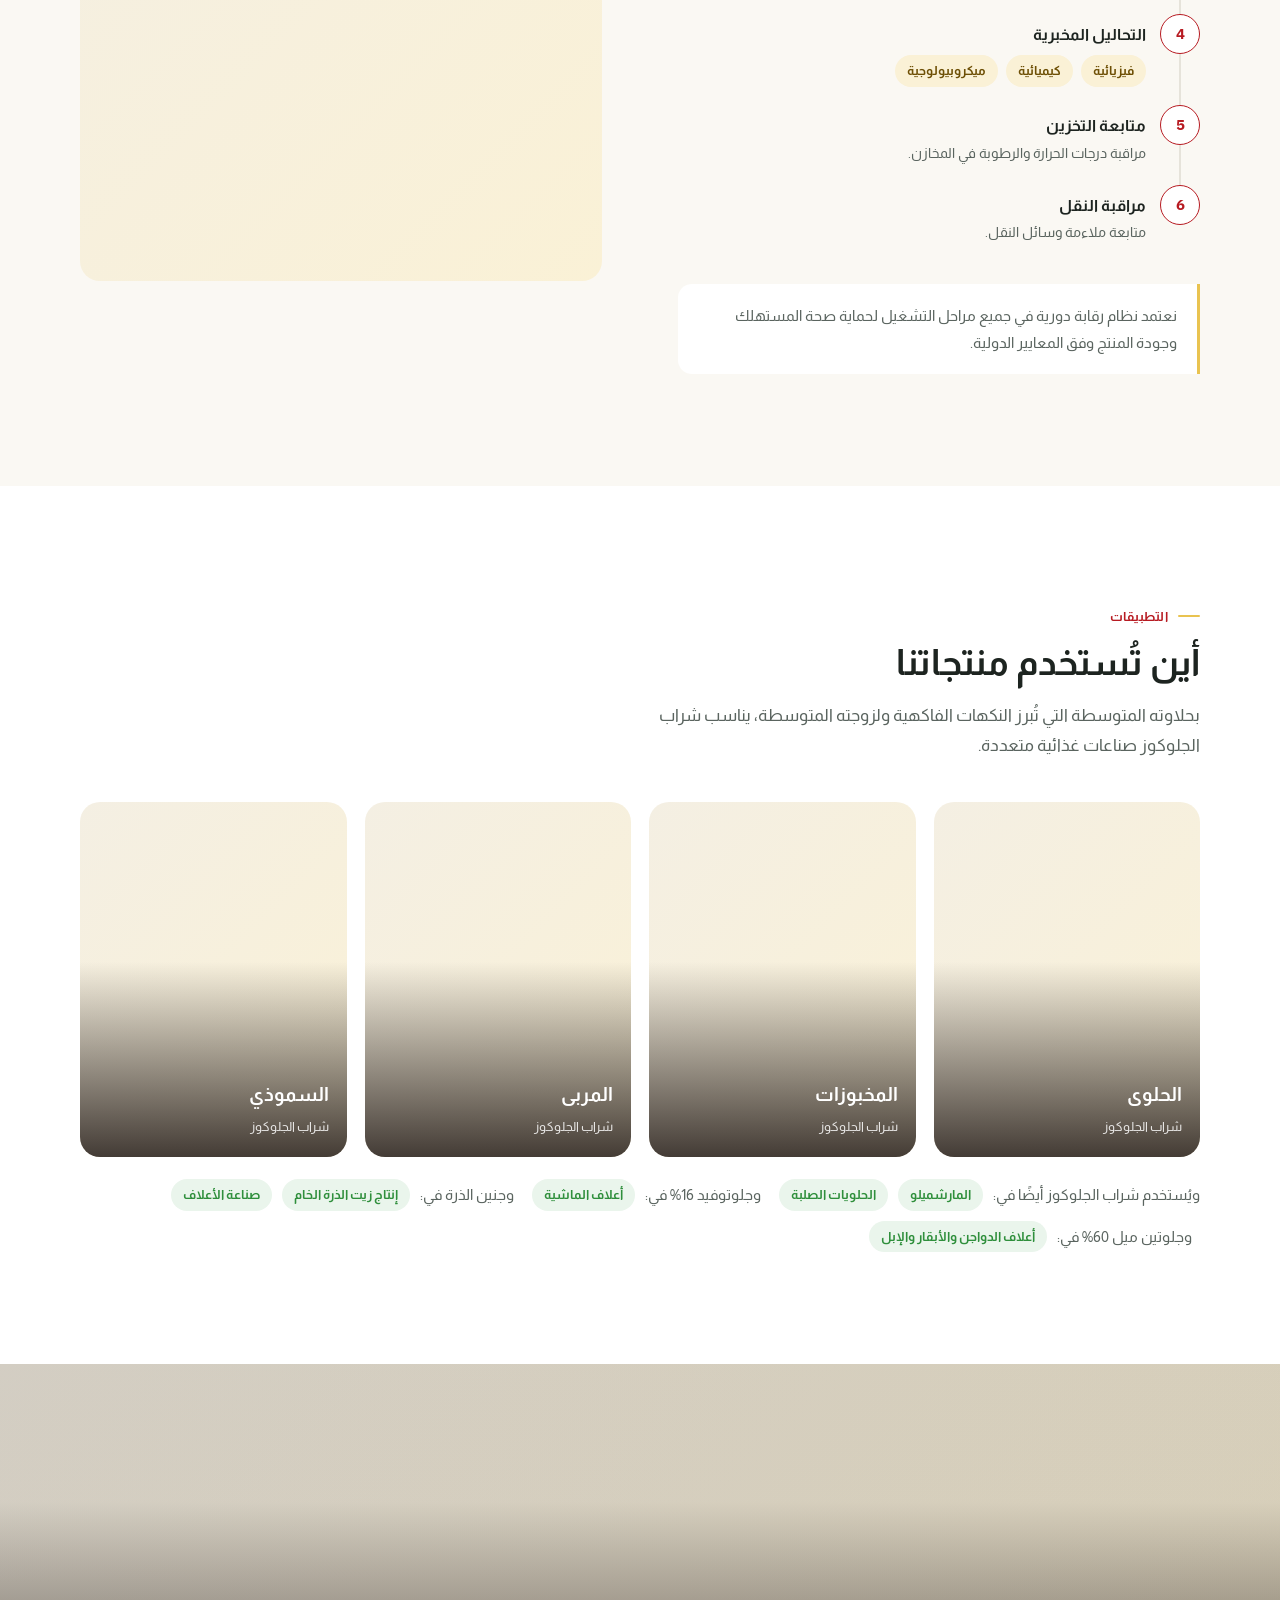
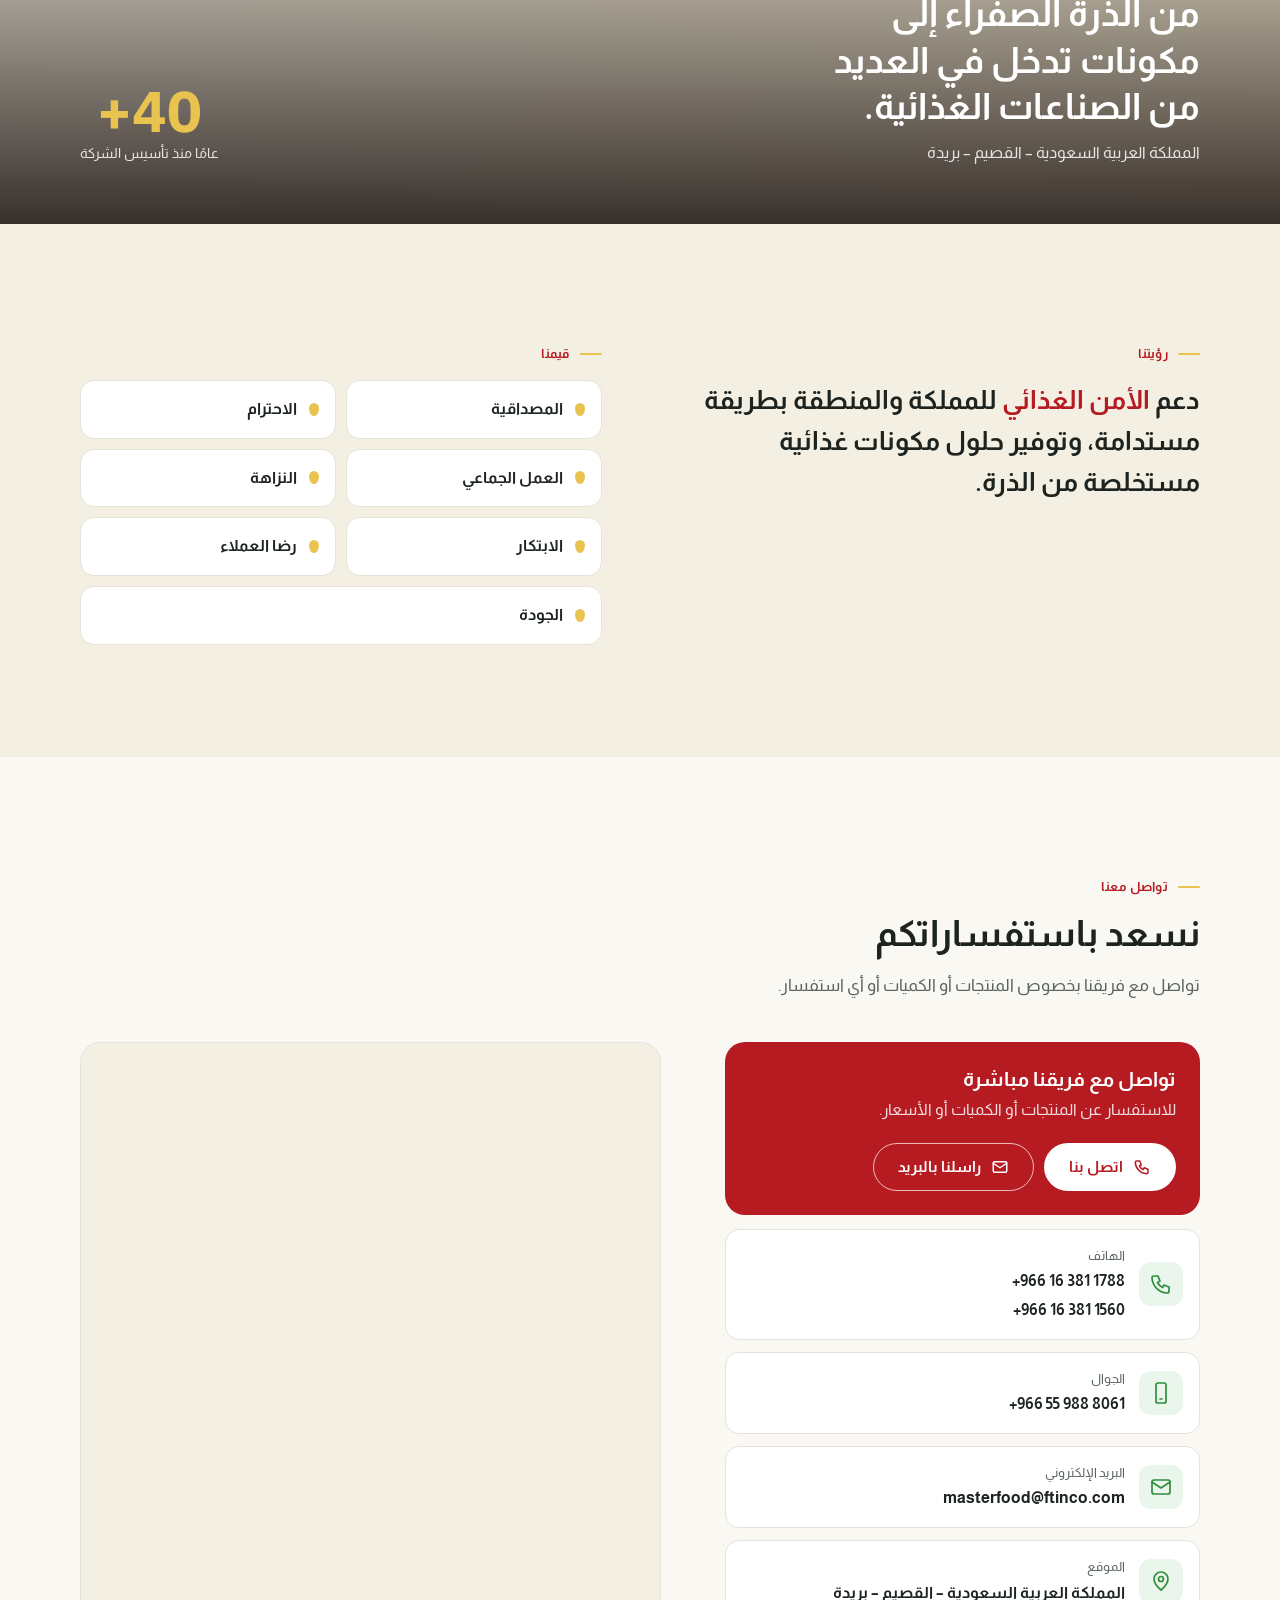
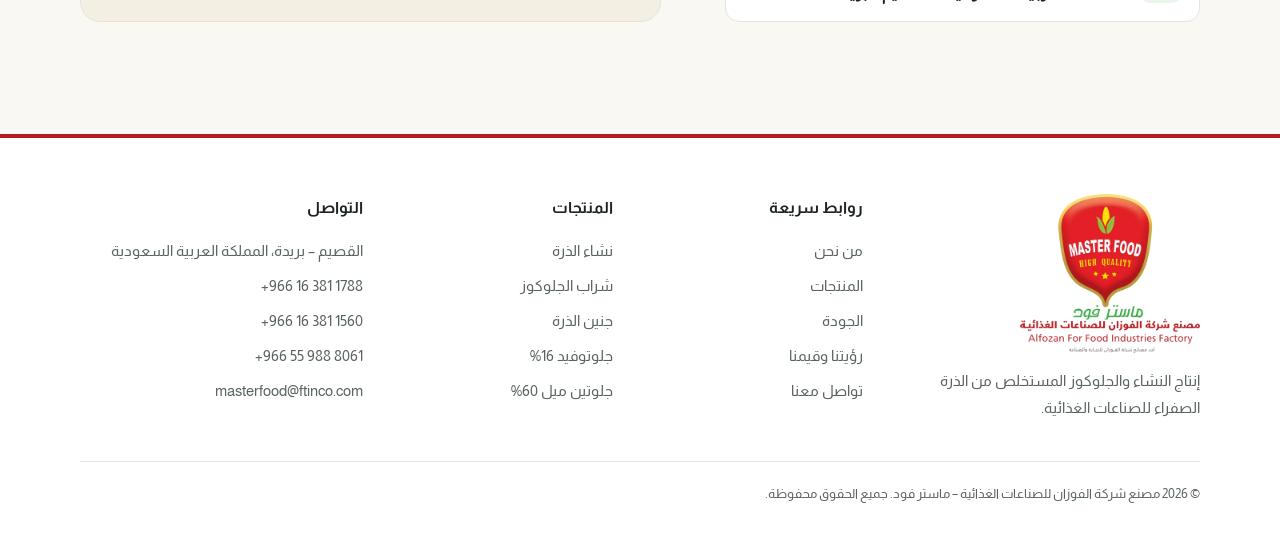
==== commit 86122e15: "Make product swipe smooth on phones Drop the backdrop blur on the moving cards, redraw at most once " ====
--- a/index.html
+++ b/index.html
@@ -12,7 +12,7 @@
 <link rel="preconnect" href="https://fonts.gstatic.com" crossorigin>
 <link rel="stylesheet" href="https://fonts.googleapis.com/css2?family=Almarai:wght@400;700;800&family=IBM+Plex+Sans:wght@400;500;700&display=swap">
 <link rel="preload" as="image" href="assets/img/corn-hero.webp" imagesrcset="assets/img/corn-hero-1200.webp 1200w, assets/img/corn-hero.webp 2400w" imagesizes="100vw">
-<link rel="stylesheet" href="assets/css/styles.css?v=ed8dbee">
+<link rel="stylesheet" href="assets/css/styles.css?v=c163525">
 <script>document.documentElement.classList.add('js');try{if(localStorage.getItem('mf-lang')==='en'){document.documentElement.lang='en';document.documentElement.dir='ltr';}}catch(e){}</script>
 </head>
 <body>
@@ -349,6 +349,6 @@
   </div>
 </div>
 
-<script src="assets/js/main.js?v=ed8dbee" defer></script>
+<script src="assets/js/main.js?v=c163525" defer></script>
 </body>
 </html>
--- a/assets/css/styles.css
+++ b/assets/css/styles.css
@@ -8,8 +8,6 @@
   /* From the Master Food logo */
   --red: #b71b22;            /* logo text red — primary */
   --red-dark: #8f141a;
-  --red-bright: #e41f28;     /* logo shield red — use sparingly */
-  --red-soft: #fbeceb;
   --leaf: #2f8f3c;           /* logo green (#3ca949), darkened for text contrast */
   --leaf-soft: #eaf5ec;
   --gold: #e9c350;           /* logo gold rim / corn — accent only */
@@ -180,7 +178,6 @@
 .show__head h2 { font-size: clamp(1.7rem, 3.2vw, 2.5rem); font-weight: 800; line-height: 1.3; max-width: 30ch; }
 .show__head h2 em { font-style: normal; color: var(--red); }
 .show__head p { color: var(--ink-2); }
-.show__ctas { display: flex; gap: 10px; flex-wrap: wrap; justify-content: center; margin-top: 4px; }
 
 .orbit { position: relative; height: clamp(500px, 40vw, 560px); max-width: 1100px; margin: 8px auto 0; touch-action: pan-y; user-select: none; -webkit-user-select: none; cursor: grab; outline: none; }
 .orbit.is-dragging { cursor: grabbing; }
@@ -193,9 +190,8 @@
   position: absolute; left: 50%; top: 62%; width: 250px; transform-origin: 50% 0;
   display: grid; grid-template-columns: 56px 1fr; gap: 12px; align-items: start;
   padding: 14px; border-radius: 18px;
-  background: rgba(255, 255, 255, .9); border: 1px solid rgba(255, 255, 255, .8);
+  background: rgba(255, 255, 255, .96); border: 1px solid rgba(255, 255, 255, .8);
   box-shadow: 0 16px 36px -18px rgba(40, 25, 10, .45);
-  -webkit-backdrop-filter: blur(10px); backdrop-filter: blur(10px);
   transform: translateX(-50%); will-change: transform, opacity; cursor: pointer;
   transition: box-shadow .3s, border-color .3s;
 }
@@ -208,6 +204,7 @@
 .ocard.is-active p { display: block; font-size: .875rem; color: var(--ink-2); line-height: 1.65; margin-top: 4px; }
 .ocard.is-active .btn { display: inline-flex; margin-top: 10px; min-height: 36px; padding: 0 16px; font-size: .8125rem; }
 .ocard.is-active h3 { color: var(--red); }
+.ocard.is-active .ocard__text { animation: fade .3s ease both; }
 
 
 /* Without JS: simple list under the corn */
@@ -227,7 +224,6 @@
   .ocard.is-active .ocard__thumb { width: 40px; height: 40px; }
   .ocard.is-active p { font-size: .8125rem; }
 }
-@keyframes rise { from { opacity: 0; transform: translateY(18px); } to { opacity: 1; transform: none; } }
 
 /* ---------- About (split) ---------- */
 .split { display: grid; grid-template-columns: 1fr 1fr; gap: clamp(32px, 6vw, 80px); align-items: center; }
@@ -242,23 +238,6 @@
 .split--flip .photo { order: 2; }
 @media (max-width: 860px) { .split { grid-template-columns: 1fr; } .split--flip .photo { order: 0; } }
 
-/* ---------- Products ---------- */
-.products { display: grid; grid-template-columns: repeat(5, 1fr); gap: 18px; }
-.card { display: flex; flex-direction: column; background: var(--white); border: 1px solid var(--line); border-radius: var(--r-lg); overflow: hidden; transition: box-shadow .25s, transform .25s, border-color .25s; }
-.card:hover { box-shadow: var(--sh); transform: translateY(-3px); border-color: transparent; }
-.card__img { aspect-ratio: 4 / 3; background: var(--cream); overflow: hidden; }
-.card__img img { width: 100%; height: 100%; object-fit: cover; transition: transform .5s var(--ease); }
-.card:hover .card__img img { transform: scale(1.04); }
-.card__body { padding: 18px 18px 20px; display: flex; flex-direction: column; gap: 8px; flex: 1; }
-.card__en { font: 500 .75rem/1 var(--f-en); letter-spacing: .06em; color: var(--ink-2); text-transform: uppercase; }
-.card h3 { font-size: 1.125rem; }
-.card p { font-size: .9rem; color: var(--ink-2); line-height: 1.7; }
-.card .btn { align-self: flex-start; margin-top: auto; }
-.card h3 + .btn, .card p + .btn { margin-top: auto; }
-.card__body > .btn { margin-top: auto; }
-@media (max-width: 1100px) { .products { grid-template-columns: repeat(3, 1fr); } }
-@media (max-width: 720px) { .products { grid-template-columns: repeat(2, 1fr); gap: 12px; } .card__body { padding: 14px; } .card p { display: none; } }
-@media (max-width: 380px) { .products { grid-template-columns: 1fr; } .card p { display: block; } }
 
 /* ---------- Why ---------- */
 .why { display: grid; grid-template-columns: repeat(3, 1fr); gap: 0; border-top: 1px solid var(--line); }
@@ -376,7 +355,6 @@
 .pd__facts dd { margin: 0; font-weight: 700; text-align: end; }
 .pd__x { position: absolute; top: 12px; inset-inline-end: 12px; z-index: 2; width: 42px; height: 42px; border-radius: 50%; border: 0; background: rgba(255,255,255,.95); box-shadow: var(--sh); cursor: pointer; display: grid; place-items: center; }
 .pd__x svg { width: 18px; height: 18px; stroke: var(--ink); stroke-width: 2; fill: none; }
-.pd__note { font-size: .875rem; }
 body.lock { overflow: hidden; }
 @keyframes fade { from { opacity: 0; } }
 @media (max-width: 760px) { .pd { padding: 0; place-items: end center; } .pd__box { grid-template-columns: 1fr; border-radius: var(--r-lg) var(--r-lg) 0 0; max-height: 92vh; max-height: 92dvh; } .pd__img img { min-height: 0; aspect-ratio: 16 / 10; } }
